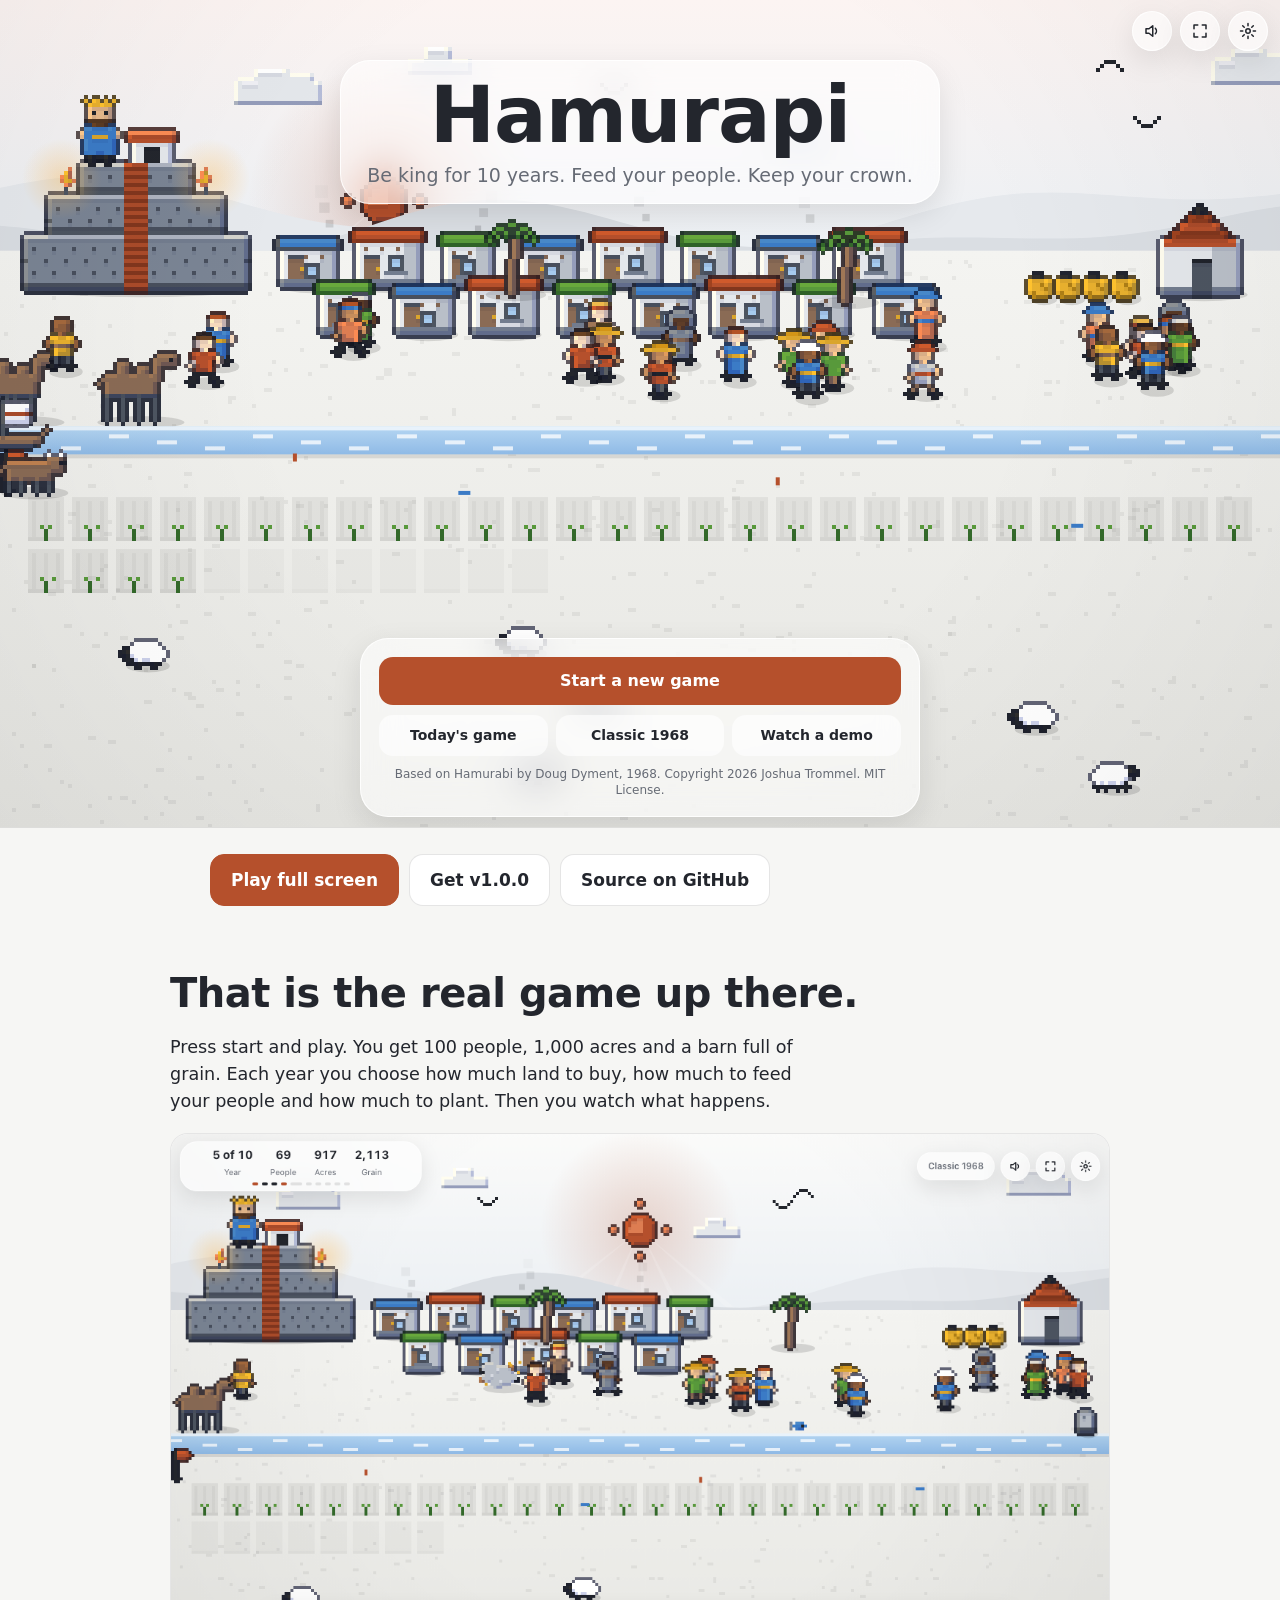
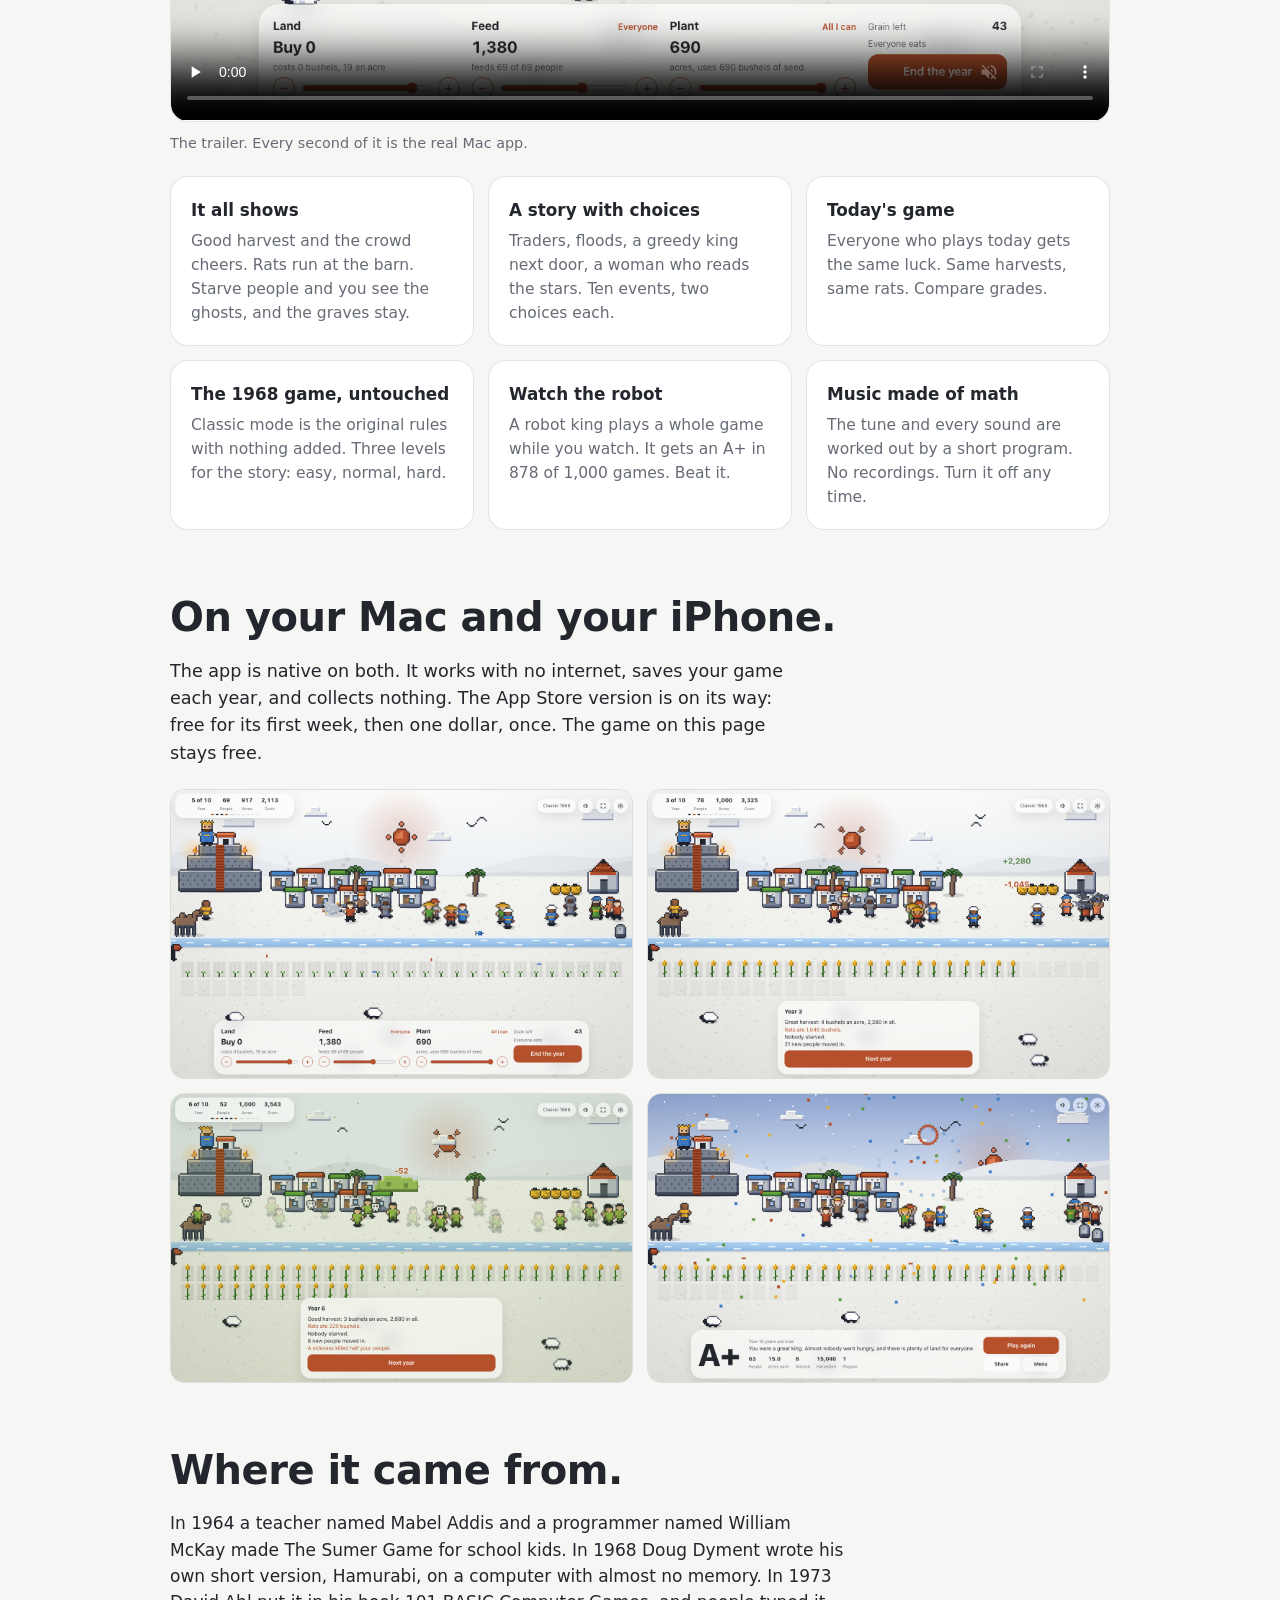
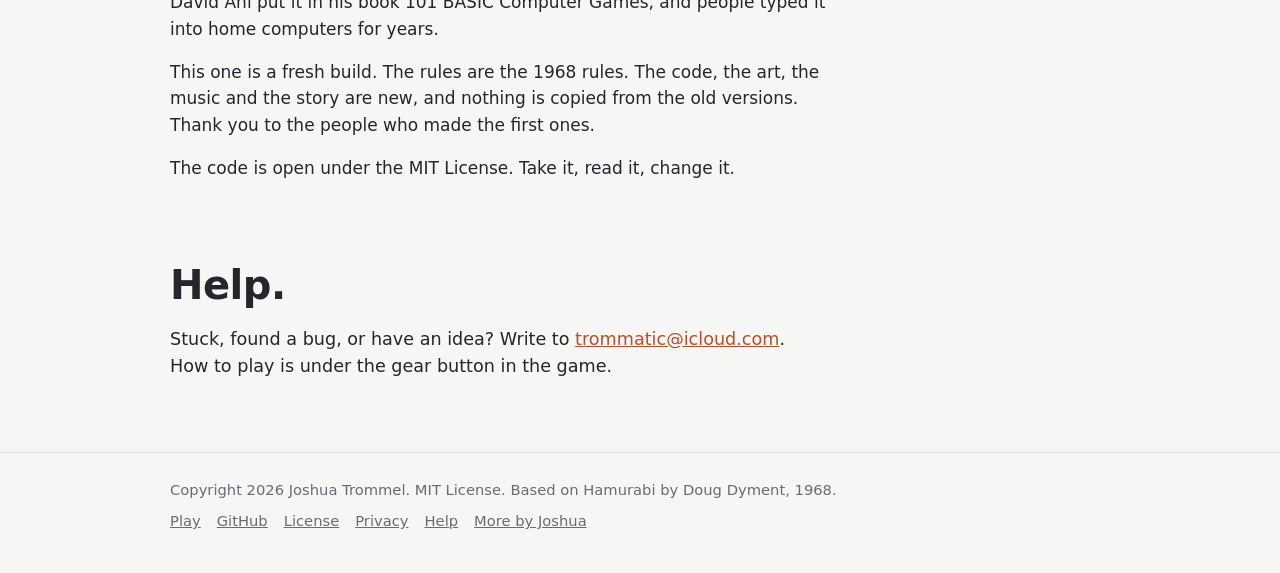
==== web/index.html @ 0657e909 "Point links at the folded labs folders Co-Authored-By: Claude Opus 5.5 <noreply@anthropic.com> Claud" ====
<!doctype html>
<html lang="en">
<head>
<meta charset="utf-8">
<meta name="viewport" content="width=device-width, initial-scale=1">
<title>Hamurapi: be king for 10 years</title>
<meta name="description" content="Be king for 10 years. Feed your people. Keep your crown. The 1968 game, rebuilt with a living city, a story and music. Play it here, free.">
<meta property="og:title" content="Hamurapi">
<meta property="og:description" content="Be king for 10 years. Feed your people. Keep your crown. Play it in your browser.">
<meta property="og:image" content="https://hamurapi.jaybulb.com/og.png">
<meta property="og:url" content="https://hamurapi.jaybulb.com/">
<meta name="twitter:card" content="summary_large_image">
<link rel="icon" href="icon.png">
<style>
:root{--ink:#23262d;--muted:#666b75;--accent:#b5502c;--paper:#f6f6f4;--line:rgba(0,0,0,.1)}
*{box-sizing:border-box}
html{scroll-behavior:smooth}
body{margin:0;background:var(--paper);color:var(--ink);font:17px/1.55 -apple-system,system-ui,"Segoe UI",Roboto,sans-serif;-webkit-font-smoothing:antialiased}
a{color:var(--accent)}
a:focus-visible,button:focus-visible{outline:2px solid var(--accent);outline-offset:3px;border-radius:6px}
.wrap{max-width:980px;margin:0 auto;padding:0 20px}
.hero{height:min(92svh,860px);min-height:560px;border-bottom:1px solid var(--line)}
.hero iframe{display:block;width:100%;height:100%;border:0;background:var(--paper)}
.sr{position:absolute;width:1px;height:1px;overflow:hidden;clip-path:inset(50%)}
.cta{display:flex;gap:10px;justify-content:center;flex-wrap:wrap;margin:26px 0 0}
.btn{display:inline-block;padding:12px 20px;border-radius:14px;font-weight:600;text-decoration:none;background:#fff;color:var(--ink);border:1px solid var(--line)}
.btn.primary{background:var(--accent);color:#fff;border-color:var(--accent)}
section{padding:64px 0 0}
h2{font-size:clamp(28px,4.5vw,40px);letter-spacing:-.5px;margin:0 0 14px;line-height:1.15}
.lede{font-size:1.1rem;max-width:640px}
.grid{display:grid;grid-template-columns:repeat(auto-fit,minmax(250px,1fr));gap:14px;margin-top:22px}
.card{background:#fff;border:1px solid var(--line);border-radius:18px;padding:20px}
.card h3{margin:0 0 6px;font-size:1.05rem}.card p{margin:0;color:var(--muted);font-size:.97rem}
video{width:100%;border-radius:18px;border:1px solid var(--line);display:block;background:#fff}
.shots{display:grid;grid-template-columns:repeat(auto-fit,minmax(min(400px,100%),1fr));gap:14px;margin-top:22px}
.small{font-size:.9rem;color:var(--muted);margin:10px 0 0}
.shots img{width:100%;border-radius:14px;border:1px solid var(--line);display:block}
.credits p{max-width:680px}
footer{margin-top:72px;border-top:1px solid var(--line);padding:26px 0 40px;font-size:.92rem;color:var(--muted)}
footer .wrap{display:flex;gap:8px 20px;flex-wrap:wrap;justify-content:space-between}
footer nav{display:flex;gap:16px;flex-wrap:wrap}
footer a{color:var(--muted)}
</style>
</head>
<body>
<h1 class="sr">Hamurapi: be king for 10 years</h1>
<div class="hero"><iframe id="game" title="Hamurapi, the game. Play it here." src="play/" allow="fullscreen"></iframe></div>
<div class="cta wrap">
  <a class="btn primary" href="play/">Play full screen</a>
  <a class="btn" href="https://github.com/nulljosh/hamurapi/releases/latest">Get v1.0.0</a>
  <a class="btn" href="https://github.com/nulljosh/labs/tree/main/hamurapi">Source on GitHub</a>
</div>

<main class="wrap">
  <section>
    <h2>That is the real game up there.</h2>
    <p class="lede">Press start and play. You get 100 people, 1,000 acres and a barn full of grain. Each year you choose how much land to buy, how much to feed your people and how much to plant. Then you watch what happens.</p>
    <video src="trailer.mp4" poster="shots/orders.png" controls muted loop playsinline preload="none" aria-label="The trailer: twenty-four seconds of the game"></video>
    <p class="small">The trailer. Every second of it is the real Mac app.</p>
    <div class="grid">
      <div class="card"><h3>It all shows</h3><p>Good harvest and the crowd cheers. Rats run at the barn. Starve people and you see the ghosts, and the graves stay.</p></div>
      <div class="card"><h3>A story with choices</h3><p>Traders, floods, a greedy king next door, a woman who reads the stars. Ten events, two choices each.</p></div>
      <div class="card"><h3>Today's game</h3><p>Everyone who plays today gets the same luck. Same harvests, same rats. Compare grades.</p></div>
      <div class="card"><h3>The 1968 game, untouched</h3><p>Classic mode is the original rules with nothing added. Three levels for the story: easy, normal, hard.</p></div>
      <div class="card"><h3>Watch the robot</h3><p>A robot king plays a whole game while you watch. It gets an A+ in 878 of 1,000 games. Beat it.</p></div>
      <div class="card"><h3>Music made of math</h3><p>The tune and every sound are worked out by a short program. No recordings. Turn it off any time.</p></div>
    </div>
  </section>

  <section>
    <h2>On your Mac and your iPhone.</h2>
    <p class="lede">The app is native on both. It works with no internet, saves your game each year, and collects nothing. The App Store version is on its way: free for its first week, then one dollar, once. The game on this page stays free.</p>
    <div class="shots">
      <img src="shots/orders.png" alt="Choosing how much to feed and plant, with the city behind" loading="lazy">
      <img src="shots/report.png" alt="A great harvest, with rats at the barn" loading="lazy">
      <img src="shots/plague.png" alt="A sickness passing through the city" loading="lazy">
      <img src="shots/over.png" alt="An A plus grade with fireworks" loading="lazy">
    </div>
  </section>

  <section class="credits" id="credits">
    <h2>Where it came from.</h2>
    <p>In 1964 a teacher named Mabel Addis and a programmer named William McKay made The Sumer Game for school kids. In 1968 Doug Dyment wrote his own short version, Hamurabi, on a computer with almost no memory. In 1973 David Ahl put it in his book 101 BASIC Computer Games, and people typed it into home computers for years.</p>
    <p>This one is a fresh build. The rules are the 1968 rules. The code, the art, the music and the story are new, and nothing is copied from the old versions. Thank you to the people who made the first ones.</p>
    <p>The code is open under the MIT License. Take it, read it, change it.</p>
  </section>

  <section id="help">
    <h2>Help.</h2>
    <p class="lede">Stuck, found a bug, or have an idea? Write to <a href="mailto:trommatic@icloud.com">trommatic@icloud.com</a>. How to play is under the gear button in the game.</p>
  </section>
</main>

<footer>
  <div class="wrap">
    <span>Copyright 2026 Joshua Trommel. MIT License. Based on Hamurabi by Doug Dyment, 1968.</span>
    <nav>
      <a href="play/">Play</a>
      <a href="https://github.com/nulljosh/labs/tree/main/hamurapi">GitHub</a>
      <a href="https://github.com/nulljosh/labs/blob/main/hamurapi/LICENSE">License</a>
      <a href="privacy">Privacy</a>
      <a href="#help">Help</a>
      <a href="https://jaybulb.com">More by Joshua</a>
    </nav>
  </div>
</footer>
</body>
</html>
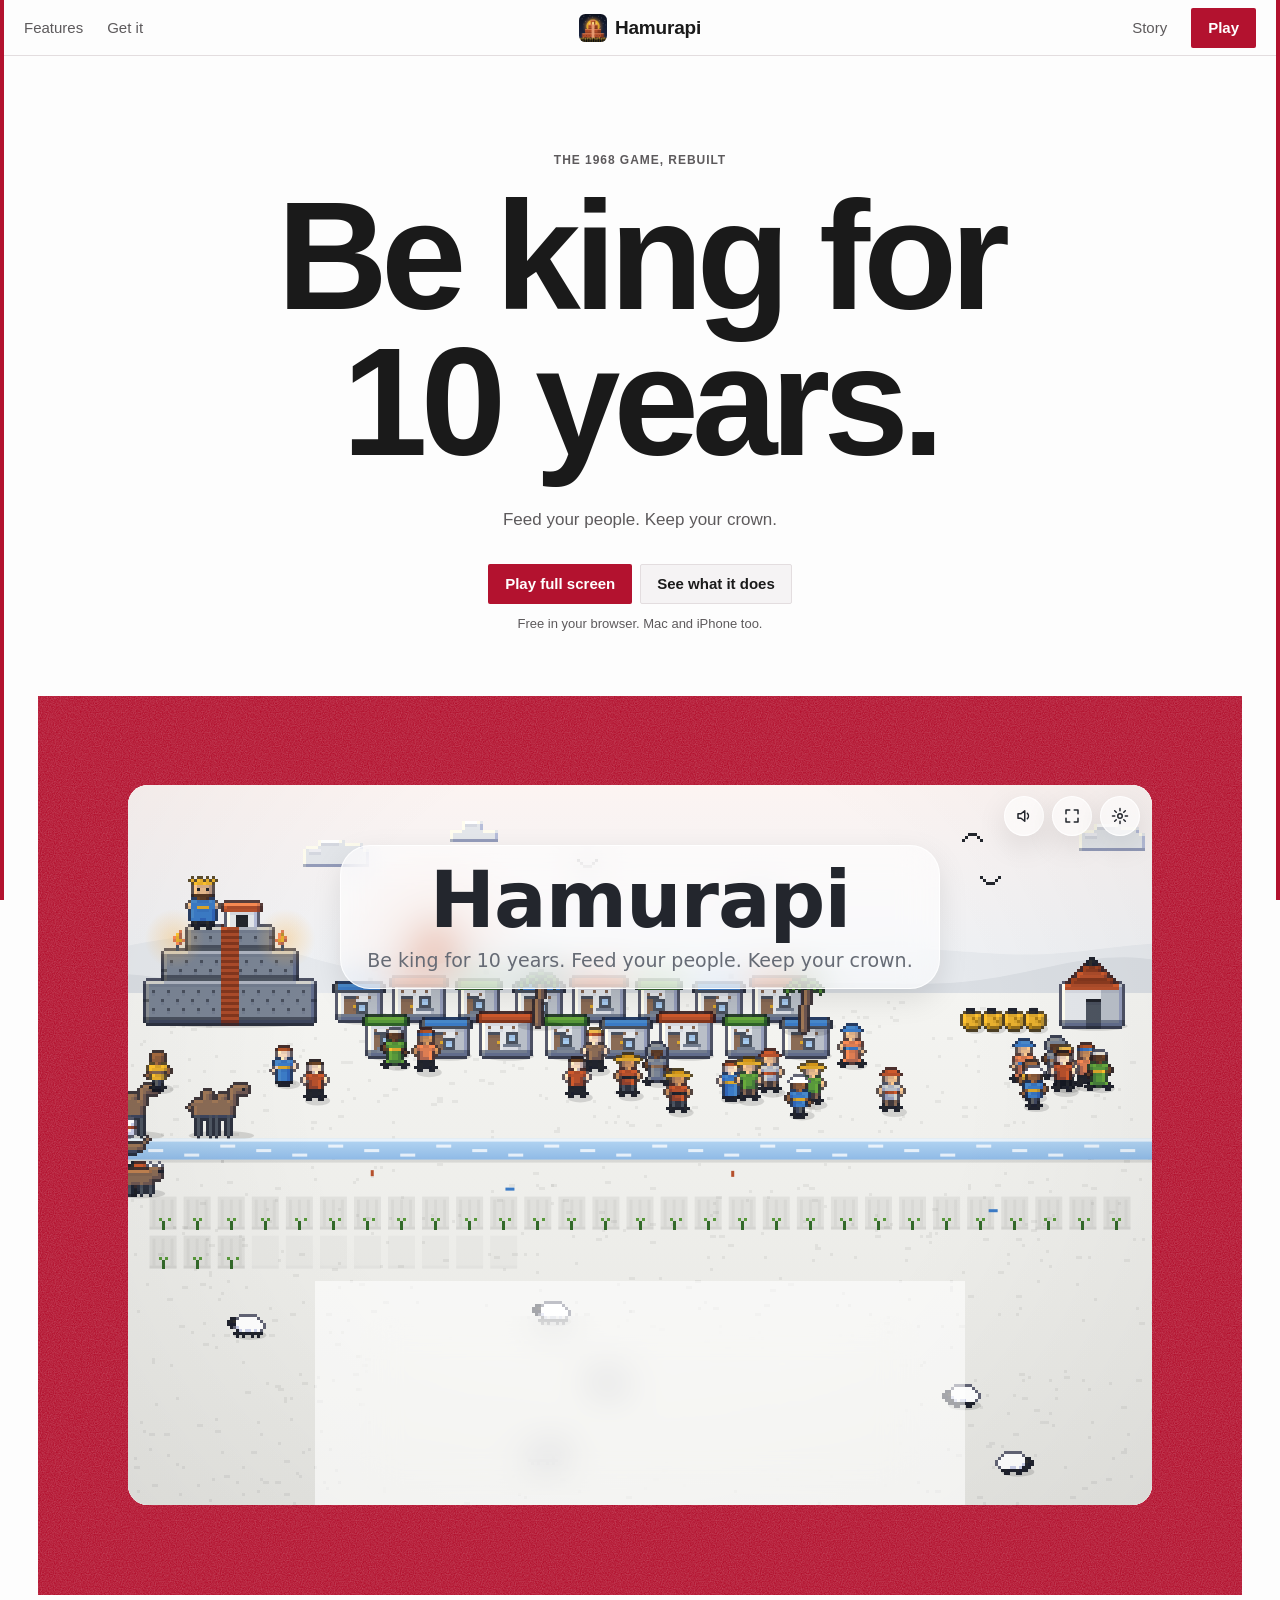
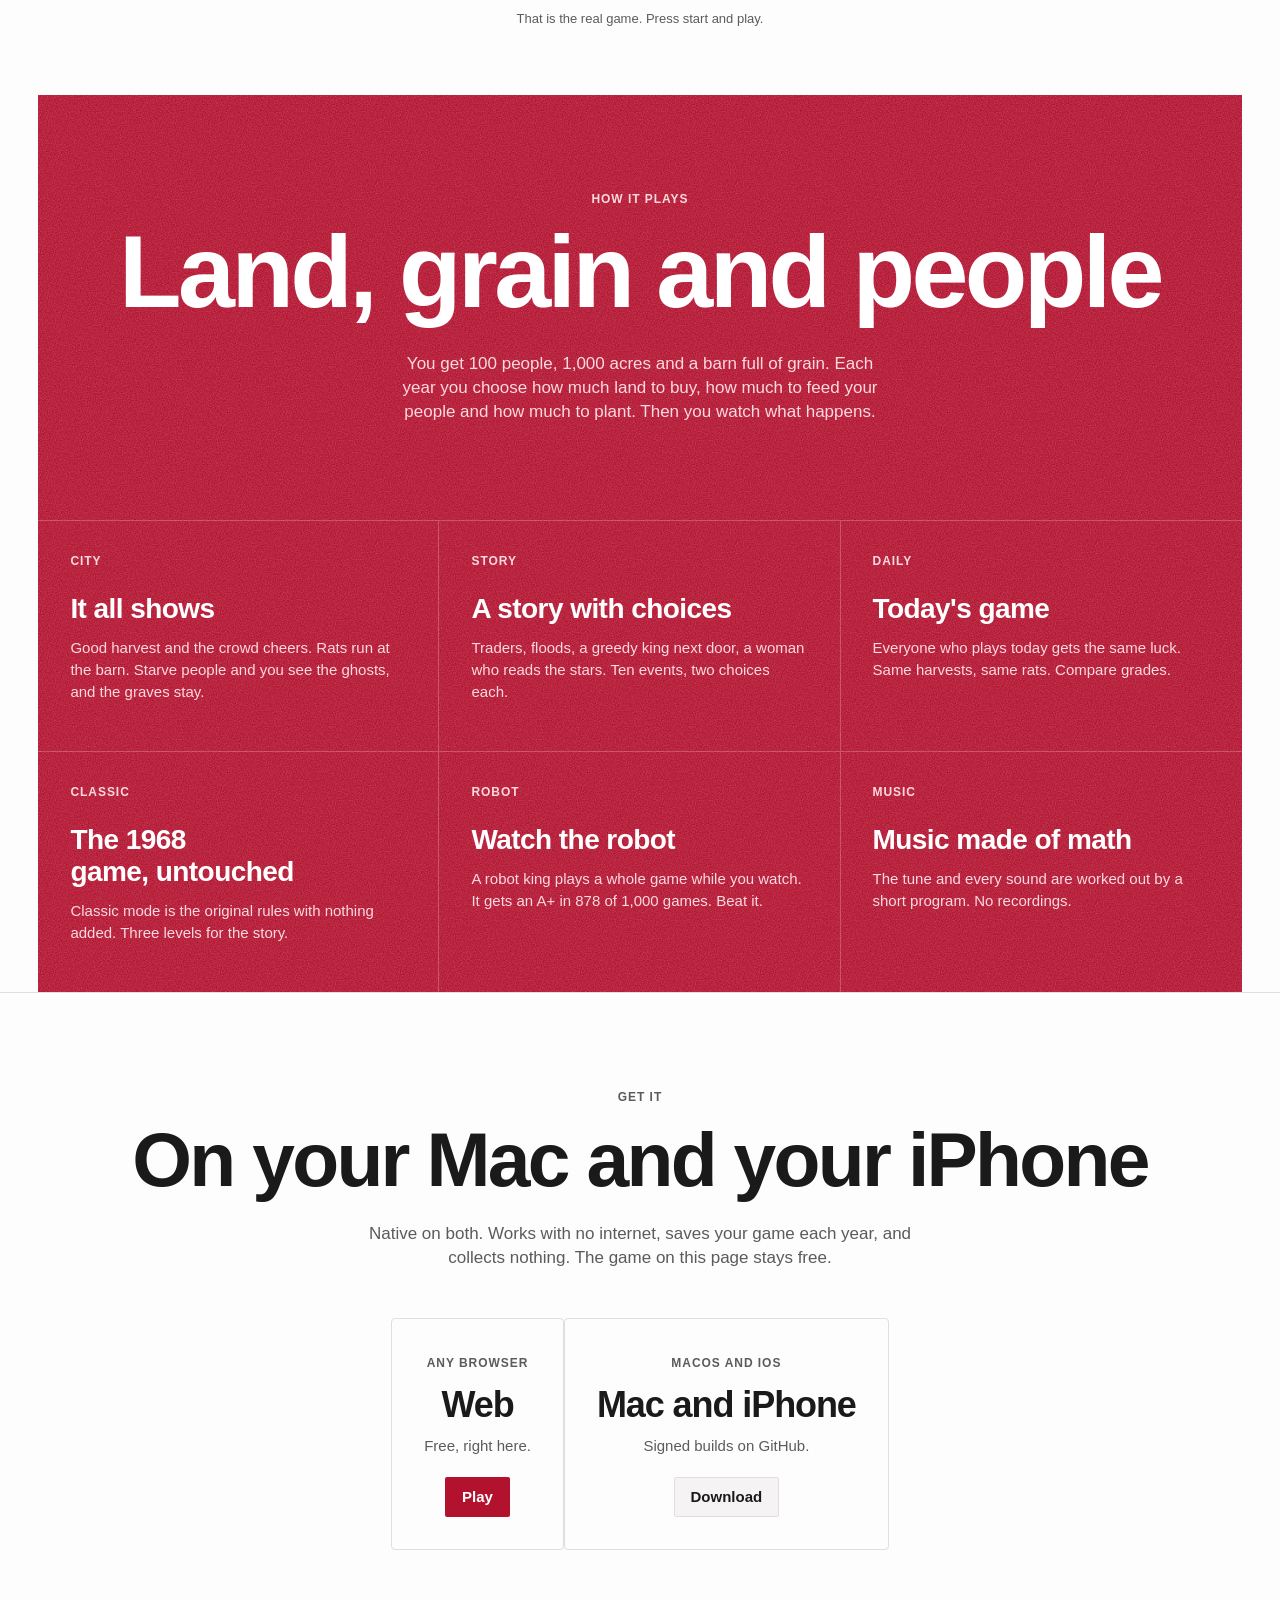
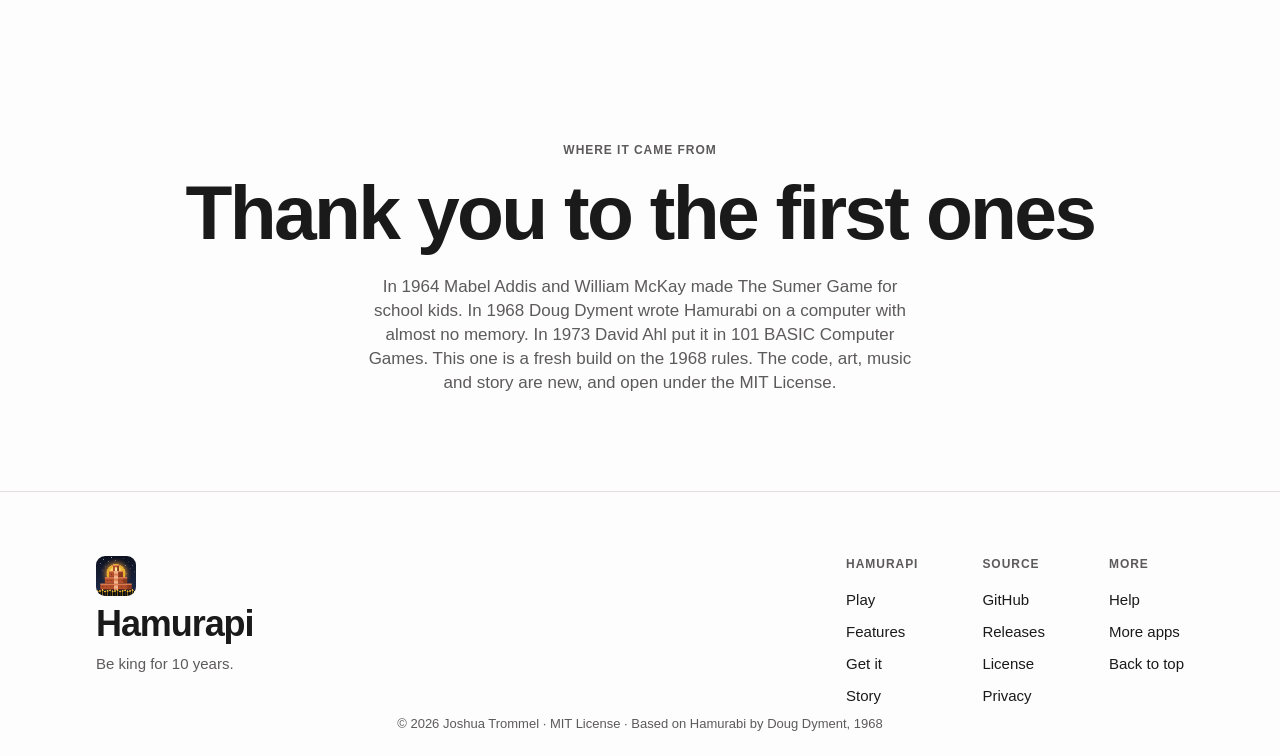
==== commit 73554277: "Landing in Hermes' style Co-Authored-By: Claude Opus 5.5 <noreply@anthropic.com> Claude-Session: htt" ====
--- a/web/index.html
+++ b/web/index.html
@@ -2,7 +2,7 @@
 <html lang="en">
 <head>
 <meta charset="utf-8">
-<meta name="viewport" content="width=device-width, initial-scale=1">
+<meta name="viewport" content="width=device-width, initial-scale=1, viewport-fit=cover">
 <title>Hamurapi: be king for 10 years</title>
 <meta name="description" content="Be king for 10 years. Feed your people. Keep your crown. The 1968 game, rebuilt with a living city, a story and music. Play it here, free.">
 <meta property="og:title" content="Hamurapi">
@@ -10,99 +10,97 @@
 <meta property="og:image" content="https://hamurapi.jaybulb.com/og.png">
 <meta property="og:url" content="https://hamurapi.jaybulb.com/">
 <meta name="twitter:card" content="summary_large_image">
-<link rel="icon" href="icon.png">
-<style>
-:root{--ink:#23262d;--muted:#666b75;--accent:#b5502c;--paper:#f6f6f4;--line:rgba(0,0,0,.1)}
-*{box-sizing:border-box}
-html{scroll-behavior:smooth}
-body{margin:0;background:var(--paper);color:var(--ink);font:17px/1.55 -apple-system,system-ui,"Segoe UI",Roboto,sans-serif;-webkit-font-smoothing:antialiased}
-a{color:var(--accent)}
-a:focus-visible,button:focus-visible{outline:2px solid var(--accent);outline-offset:3px;border-radius:6px}
-.wrap{max-width:980px;margin:0 auto;padding:0 20px}
-.hero{height:min(92svh,860px);min-height:560px;border-bottom:1px solid var(--line)}
-.hero iframe{display:block;width:100%;height:100%;border:0;background:var(--paper)}
-.sr{position:absolute;width:1px;height:1px;overflow:hidden;clip-path:inset(50%)}
-.cta{display:flex;gap:10px;justify-content:center;flex-wrap:wrap;margin:26px 0 0}
-.btn{display:inline-block;padding:12px 20px;border-radius:14px;font-weight:600;text-decoration:none;background:#fff;color:var(--ink);border:1px solid var(--line)}
-.btn.primary{background:var(--accent);color:#fff;border-color:var(--accent)}
-section{padding:64px 0 0}
-h2{font-size:clamp(28px,4.5vw,40px);letter-spacing:-.5px;margin:0 0 14px;line-height:1.15}
-.lede{font-size:1.1rem;max-width:640px}
-.grid{display:grid;grid-template-columns:repeat(auto-fit,minmax(250px,1fr));gap:14px;margin-top:22px}
-.card{background:#fff;border:1px solid var(--line);border-radius:18px;padding:20px}
-.card h3{margin:0 0 6px;font-size:1.05rem}.card p{margin:0;color:var(--muted);font-size:.97rem}
-video{width:100%;border-radius:18px;border:1px solid var(--line);display:block;background:#fff}
-.shots{display:grid;grid-template-columns:repeat(auto-fit,minmax(min(400px,100%),1fr));gap:14px;margin-top:22px}
-.small{font-size:.9rem;color:var(--muted);margin:10px 0 0}
-.shots img{width:100%;border-radius:14px;border:1px solid var(--line);display:block}
-.credits p{max-width:680px}
-footer{margin-top:72px;border-top:1px solid var(--line);padding:26px 0 40px;font-size:.92rem;color:var(--muted)}
-footer .wrap{display:flex;gap:8px 20px;flex-wrap:wrap;justify-content:space-between}
-footer nav{display:flex;gap:16px;flex-wrap:wrap}
-footer a{color:var(--muted)}
-</style>
+<link rel="icon" href="favicon.svg" type="image/svg+xml">
+<link rel="apple-touch-icon" href="apple-touch-icon.png">
+<link rel="stylesheet" href="tokens.css">
+<link rel="stylesheet" href="landing.css">
+<style>.stage iframe{display:block;position:relative;width:100%;height:min(80svh,760px);border:0;border-radius:20px;background:var(--paper,#f6f6f4)}</style>
+<script src="landing.js" defer></script>
 </head>
 <body>
-<h1 class="sr">Hamurapi: be king for 10 years</h1>
-<div class="hero"><iframe id="game" title="Hamurapi, the game. Play it here." src="play/" allow="fullscreen"></iframe></div>
-<div class="cta wrap">
-  <a class="btn primary" href="play/">Play full screen</a>
-  <a class="btn" href="https://github.com/nulljosh/hamurapi/releases/latest">Get v1.0.0</a>
-  <a class="btn" href="https://github.com/nulljosh/labs/tree/main/hamurapi">Source on GitHub</a>
-</div>
 
-<main class="wrap">
-  <section>
-    <h2>That is the real game up there.</h2>
-    <p class="lede">Press start and play. You get 100 people, 1,000 acres and a barn full of grain. Each year you choose how much land to buy, how much to feed your people and how much to plant. Then you watch what happens.</p>
-    <video src="trailer.mp4" poster="shots/orders.png" controls muted loop playsinline preload="none" aria-label="The trailer: twenty-four seconds of the game"></video>
-    <p class="small">The trailer. Every second of it is the real Mac app.</p>
-    <div class="grid">
-      <div class="card"><h3>It all shows</h3><p>Good harvest and the crowd cheers. Rats run at the barn. Starve people and you see the ghosts, and the graves stay.</p></div>
-      <div class="card"><h3>A story with choices</h3><p>Traders, floods, a greedy king next door, a woman who reads the stars. Ten events, two choices each.</p></div>
-      <div class="card"><h3>Today's game</h3><p>Everyone who plays today gets the same luck. Same harvests, same rats. Compare grades.</p></div>
-      <div class="card"><h3>The 1968 game, untouched</h3><p>Classic mode is the original rules with nothing added. Three levels for the story: easy, normal, hard.</p></div>
-      <div class="card"><h3>Watch the robot</h3><p>A robot king plays a whole game while you watch. It gets an A+ in 878 of 1,000 games. Beat it.</p></div>
-      <div class="card"><h3>Music made of math</h3><p>The tune and every sound are worked out by a short program. No recordings. Turn it off any time.</p></div>
+<header class="nav" aria-label="Site">
+  <nav class="nav-links" aria-label="Main">
+    <a href="#features">Features</a>
+    <a href="#get">Get it</a>
+  </nav>
+  <a class="nav-brand" href="#top" aria-label="Hamurapi home"><img src="icon.png" alt="" width="28" height="28"><span>Hamurapi</span></a>
+  <div class="nav-end">
+    <a class="nav-get" href="#credits">Story</a>
+    <a class="btn btn-solid" href="play/">Play</a>
+  </div>
+</header>
+
+<main id="top">
+<section class="hero" id="hero">
+  <div class="wrap center hero-copy">
+    <p class="label">The 1968 game, rebuilt</p>
+    <h1>Be king for 10 years.</h1>
+    <p class="lead">Feed your people. Keep your crown.</p>
+    <div class="cta">
+      <a class="btn btn-solid" href="play/">Play full screen</a>
+      <a class="btn btn-ghost" href="#features">See what it does</a>
     </div>
-  </section>
+    <p class="fine">Free in your browser. Mac and iPhone too.</p>
+  </div>
 
-  <section>
-    <h2>On your Mac and your iPhone.</h2>
-    <p class="lede">The app is native on both. It works with no internet, saves your game each year, and collects nothing. The App Store version is on its way: free for its first week, then one dollar, once. The game on this page stays free.</p>
-    <div class="shots">
-      <img src="shots/orders.png" alt="Choosing how much to feed and plant, with the city behind" loading="lazy">
-      <img src="shots/report.png" alt="A great harvest, with rats at the barn" loading="lazy">
-      <img src="shots/plague.png" alt="A sickness passing through the city" loading="lazy">
-      <img src="shots/over.png" alt="An A plus grade with fireworks" loading="lazy">
+  <div class="demo-wrap reveal" id="demo">
+    <div class="stage">
+      <iframe id="game" title="Hamurapi, the game. Play it here." src="play/" allow="fullscreen"></iframe>
     </div>
-  </section>
+    <p class="demo-hint">That is the real game. Press start and play.</p>
+  </div>
+</section>
 
-  <section class="credits" id="credits">
-    <h2>Where it came from.</h2>
-    <p>In 1964 a teacher named Mabel Addis and a programmer named William McKay made The Sumer Game for school kids. In 1968 Doug Dyment wrote his own short version, Hamurabi, on a computer with almost no memory. In 1973 David Ahl put it in his book 101 BASIC Computer Games, and people typed it into home computers for years.</p>
-    <p>This one is a fresh build. The rules are the 1968 rules. The code, the art, the music and the story are new, and nothing is copied from the old versions. Thank you to the people who made the first ones.</p>
-    <p>The code is open under the MIT License. Take it, read it, change it.</p>
-  </section>
+<section class="band" id="features">
+  <div class="band-head">
+    <div class="band-copy reveal">
+      <p class="label">How it plays</p>
+      <h2>Land, grain and people</h2>
+      <p>You get 100 people, 1,000 acres and a barn full of grain. Each year you choose how much land to buy, how much to feed your people and how much to plant. Then you watch what happens.</p>
+    </div>
+  </div>
+  <div class="cells">
+    <article class="cell reveal"><p class="label">City</p><h3>It all shows</h3><p>Good harvest and the crowd cheers. Rats run at the barn. Starve people and you see the ghosts, and the graves stay.</p></article>
+    <article class="cell reveal"><p class="label">Story</p><h3>A story with choices</h3><p>Traders, floods, a greedy king next door, a woman who reads the stars. Ten events, two choices each.</p></article>
+    <article class="cell reveal"><p class="label">Daily</p><h3>Today's game</h3><p>Everyone who plays today gets the same luck. Same harvests, same rats. Compare grades.</p></article>
+    <article class="cell reveal"><p class="label">Classic</p><h3>The 1968 game, untouched</h3><p>Classic mode is the original rules with nothing added. Three levels for the story.</p></article>
+    <article class="cell reveal"><p class="label">Robot</p><h3>Watch the robot</h3><p>A robot king plays a whole game while you watch. It gets an A+ in 878 of 1,000 games. Beat it.</p></article>
+    <article class="cell reveal"><p class="label">Music</p><h3>Music made of math</h3><p>The tune and every sound are worked out by a short program. No recordings.</p></article>
+  </div>
+</section>
 
-  <section id="help">
-    <h2>Help.</h2>
-    <p class="lede">Stuck, found a bug, or have an idea? Write to <a href="mailto:trommatic@icloud.com">trommatic@icloud.com</a>. How to play is under the gear button in the game.</p>
-  </section>
+<section class="sec plats" id="get">
+  <div class="wrap center">
+    <p class="label reveal">Get it</p>
+    <h2 class="reveal">On your Mac and your iPhone</h2>
+    <p class="body reveal">Native on both. Works with no internet, saves your game each year, and collects nothing. The game on this page stays free.</p>
+    <div class="plat-row">
+      <div class="reveal"><small>Any browser</small><b>Web</b><p>Free, right here.</p><a class="btn btn-solid" href="play/">Play</a></div>
+      <div class="reveal"><small>macOS and iOS</small><b>Mac and iPhone</b><p>Signed builds on GitHub.</p><a class="btn btn-ghost" href="https://github.com/nulljosh/hamurapi/releases/latest">Download</a></div>
+    </div>
+  </div>
+</section>
+
+<section class="sec" id="credits">
+  <div class="wrap center">
+    <p class="label reveal">Where it came from</p>
+    <h2 class="reveal">Thank you to the first ones</h2>
+    <p class="body reveal">In 1964 Mabel Addis and William McKay made The Sumer Game for school kids. In 1968 Doug Dyment wrote Hamurabi on a computer with almost no memory. In 1973 David Ahl put it in 101 BASIC Computer Games. This one is a fresh build on the 1968 rules. The code, art, music and story are new, and open under the MIT License.</p>
+  </div>
+</section>
 </main>
 
-<footer>
-  <div class="wrap">
-    <span>Copyright 2026 Joshua Trommel. MIT License. Based on Hamurabi by Doug Dyment, 1968.</span>
-    <nav>
-      <a href="play/">Play</a>
-      <a href="https://github.com/nulljosh/labs/tree/main/hamurapi">GitHub</a>
-      <a href="https://github.com/nulljosh/labs/blob/main/hamurapi/LICENSE">License</a>
-      <a href="privacy">Privacy</a>
-      <a href="#help">Help</a>
-      <a href="https://jaybulb.com">More by Joshua</a>
+<footer class="foot" id="footer">
+  <div class="foot-top">
+    <div class="foot-brand"><img src="icon.png" alt="" width="40" height="40"><b>Hamurapi</b><p>Be king for 10 years.</p></div>
+    <nav class="foot-cols" aria-label="Footer">
+      <div><p class="label">Hamurapi</p><a href="play/">Play</a><a href="#features">Features</a><a href="#get">Get it</a><a href="#credits">Story</a></div>
+      <div><p class="label">Source</p><a href="https://github.com/nulljosh/hamurapi">GitHub</a><a href="https://github.com/nulljosh/hamurapi/releases">Releases</a><a href="https://github.com/nulljosh/hamurapi/blob/main/LICENSE">License</a><a href="privacy">Privacy</a></div>
+      <div><p class="label">More</p><a href="mailto:trommatic@icloud.com?subject=Hamurapi">Help</a><a href="https://jaybulb.com">More apps</a><a href="#top">Back to top</a></div>
     </nav>
   </div>
+  <p class="legal">&copy; 2026 Joshua Trommel &middot; MIT License &middot; Based on Hamurabi by Doug Dyment, 1968</p>
 </footer>
 </body>
 </html>
--- a/web/tokens.css
+++ b/web/tokens.css
@@ -0,0 +1,53 @@
+/* Tripwire design tokens. One source for the landing (brand/tokens.css is the same file).
+   Shared house system: 8 point grid, one radius set, 48 point capsule controls, the system font. Red is the only colour Tripwire owns. */
+:root {
+  /* colour */
+  --accent: #b5502c;          /* actions and links, AA on white */
+  --btn: #b3122f;             /* solid buttons, white label */
+  --frame: #b3122f;           /* the thin frame down the window edges */
+  --band: #b3122f;            /* full-bleed red sections */
+  --band-sub: #fbd9df;        /* secondary text on the band, AA */
+  --band-art: #f7a3b1;        /* the diff wall on the band */
+  --band-line: rgba(255, 255, 255, .22);
+  --accent-light: #e07a4f;    /* icon gradient top */
+  --accent-deep: #b5502c;     /* icon gradient bottom */
+  --ring: color-mix(in srgb, var(--accent) 30%, transparent);
+  --bg: #fdfdfd;
+  --surface: #f5f3f4;
+  --line: #e3dddf;
+  --text: #1a1a1a;
+  --sub: #5d5a5c;
+  --live: #1a7f37;            /* open issue, added field */
+  --bad: #c0392b;             /* removed field */
+
+  /* type */
+  --font: -apple-system, BlinkMacSystemFont, "SF Pro Text", "Helvetica Neue", Helvetica, Arial, sans-serif;
+  --size-display: 64px; --size-title: 34px; --size-headline: 20px; --size-body: 17px; --size-footnote: 13px;
+
+  /* space: the 8 point grid */
+  --sp-1: 4px; --sp-2: 8px; --sp-3: 12px; --sp-4: 16px; --sp-5: 24px; --sp-6: 32px; --sp-7: 48px; --sp-8: 64px; --sp-9: 96px;
+  --measure: 680px;
+  --wrap: 1120px;
+
+  /* shape */
+  --control: 48px; --r-card: 28px; --r-group: 20px; --r-row: 8px; --r-pill: 999px; --r-sq: 2px; --r-icon: 22.5%;
+  --motion: .2s ease;
+}
+
+@media (prefers-color-scheme: dark) {
+  :root {
+    --accent: #ff7088;
+    --btn: #c8193a;
+    --frame: #c8193a;
+    --band: #8c0d24;
+    --band-sub: #f6c9d1;
+    --band-art: #e8788c;
+    --bg: #110a0b;
+    --surface: #1d1416;
+    --line: #35262a;
+    --text: #f5f2f3;
+    --sub: #b1a6a9;
+    --live: #4caf6e;
+    --bad: #ff6b6b;
+  }
+}
--- a/web/landing.css
+++ b/web/landing.css
@@ -0,0 +1,162 @@
+/* Tripwire landing, the house layout Hermes set: a thin red frame, giant tight headlines, tiny caps labels,
+   small square buttons, and full-bleed red bands. The band art is tripwire's own output, a wall of diff cards.
+   Every colour and radius comes from tokens.css. */
+:root {
+  --scan: repeating-linear-gradient(to bottom, #000 0 1.5px, transparent 1.5px 3px);  /* scanlines for the engravings */
+  /* film grain: white fractal noise, laid over every blue surface */
+  --grain: url("data:image/svg+xml,%3Csvg xmlns='http://www.w3.org/2000/svg' width='180' height='180'%3E%3Cfilter id='n'%3E%3CfeTurbulence type='fractalNoise' baseFrequency='.85' numOctaves='3' stitchTiles='stitch'/%3E%3CfeColorMatrix values='0 0 0 0 1 0 0 0 0 1 0 0 0 0 1 .28 0 0 0 -.06'/%3E%3C/filter%3E%3Crect width='100%25' height='100%25' filter='url(%23n)'/%3E%3C/svg%3E");
+}
+.art { position: relative; overflow: hidden; background: var(--grain), var(--band); }
+* { box-sizing: border-box; margin: 0; }
+html { scroll-behavior: smooth; }
+body { font-family: var(--font); font-size: var(--size-body); line-height: 24px; color: var(--text); background: var(--bg); -webkit-font-smoothing: antialiased; }
+a { color: inherit; }
+code { font-size: .9em; padding: 2px 6px; border-radius: var(--r-sq); background: var(--surface); }
+.wrap { max-width: var(--wrap); margin: 0 auto; padding: 0 var(--sp-5); }
+.center { text-align: center; }
+
+h1, h2, h3 { text-wrap: balance; }
+h1 { font-size: clamp(72px, 12vw, 176px); line-height: .95; font-weight: 700; letter-spacing: -.045em; }
+h2 { font-size: clamp(44px, 6vw, 96px); line-height: 1; font-weight: 700; letter-spacing: -.035em; }
+h3 { font-size: 28px; line-height: 32px; font-weight: 600; letter-spacing: -.02em; }
+.label { font-size: 12px; line-height: 16px; font-weight: 600; letter-spacing: .08em; text-transform: uppercase; color: var(--sub); margin-bottom: var(--sp-4); }
+
+.btn { height: 40px; padding: 0 var(--sp-4); border-radius: var(--r-sq); display: inline-flex; align-items: center; font-weight: 600; font-size: 15px; text-decoration: none; border: 1px solid transparent; transition: background var(--motion), color var(--motion), border-color var(--motion); }
+.btn-solid { background: var(--btn); color: #fff; }
+.btn-solid:hover { background: color-mix(in srgb, var(--btn) 82%, #fff); }
+.btn-ghost { background: var(--surface); color: var(--text); border-color: var(--line); }
+.btn-ghost:hover { border-color: var(--text); }
+.btn:focus-visible, .foot-cols a:focus-visible, .prod a:focus-visible, .nav-brand:focus-visible, .nav-links a:focus-visible { outline: 3px solid var(--ring); outline-offset: 2px; }
+
+.nav { position: sticky; top: 0; z-index: 10; display: grid; grid-template-columns: 1fr auto 1fr; align-items: center; gap: var(--sp-5); height: 56px; padding: 0 var(--sp-5); background: color-mix(in srgb, var(--bg) 88%, transparent); backdrop-filter: blur(20px); -webkit-backdrop-filter: blur(20px); border-bottom: 1px solid var(--line); }
+.nav-brand { display: flex; align-items: center; gap: var(--sp-2); font-weight: 700; font-size: 19px; letter-spacing: -.01em; text-decoration: none; }
+.nav-brand img { width: 28px; height: 28px; border-radius: var(--r-icon); }
+.nav-links, .nav-get { display: flex; gap: var(--sp-5); font-size: 15px; font-weight: 500; }
+.nav-links a, .nav-get { text-decoration: none; color: var(--sub); }
+.nav-links a:hover, .nav-get:hover { color: var(--text); }
+.nav-brand { grid-column: 2; }
+.nav-end { grid-column: 3; justify-self: end; display: flex; align-items: center; gap: var(--sp-5); }
+/* the thin blue frame down both edges of the window */
+@media (min-width: 900px) { body::after { content: ""; position: fixed; inset: 0; border-inline: 4px solid var(--frame); pointer-events: none; z-index: 30; } }
+
+.hero { padding: var(--sp-9) 0 var(--sp-8); }
+.lead { max-width: 560px; margin: var(--sp-6) auto 0; color: var(--sub); }
+.cta { display: flex; flex-wrap: wrap; gap: var(--sp-2); margin-top: var(--sp-6); }
+.center .cta { justify-content: center; }
+.fine { margin-top: var(--sp-3); font-size: var(--size-footnote); line-height: 16px; color: var(--sub); }
+
+/* the live window: same layout as the Mac app */
+.demo-wrap { margin: var(--sp-8) clamp(0px, 3vw, 44px) 0; }
+.stage { position: relative; overflow: hidden; background: var(--grain), var(--band); padding: clamp(24px, 6vw, 96px) clamp(12px, 7vw, 128px); }
+.stage-art { position: absolute; inset: 0; }
+.wall { position: absolute; inset: -6%; display: grid; grid-auto-flow: column; grid-auto-columns: 1fr; gap: 10px; opacity: .55; pointer-events: none; user-select: none; }
+.wall-col { display: flex; min-width: 0; flex-direction: column; gap: 10px; animation: drift var(--dur) linear infinite; }
+.wall-col.down { animation-direction: reverse; }
+@keyframes drift { from { transform: translateY(0); } to { transform: translateY(-50%); } }
+.wtile { border: 1px solid var(--band-line); border-radius: 4px; padding: 8px 10px; font: 11px/17px ui-monospace, SFMono-Regular, Menlo, monospace; white-space: nowrap; overflow: hidden; color: var(--band-art); }
+/* the issue tripwire files, as GitHub draws it */
+.issue { position: relative; max-width: 620px; margin: 0 auto; text-align: left; background: var(--bg); color: var(--text); border-radius: 10px; overflow: hidden; box-shadow: 0 24px 64px rgba(0, 0, 0, .28); }
+.issue-head { padding: var(--sp-4) var(--sp-5); border-bottom: 1px solid var(--line); }
+.issue-title { font-weight: 600; font-size: 18px; line-height: 26px; }
+.issue-meta { margin-top: var(--sp-2); display: flex; flex-wrap: wrap; gap: var(--sp-2); align-items: center; font-size: var(--size-footnote); color: var(--sub); }
+.issue-open { background: var(--live); color: #fff; border-radius: var(--r-pill); padding: 2px 10px; font-weight: 600; }
+.issue-body { padding: var(--sp-4) var(--sp-5) var(--sp-5); display: grid; gap: var(--sp-3); font-size: 15px; line-height: 22px; }
+.issue-body ul { padding-left: var(--sp-5); display: grid; gap: var(--sp-1); }
+.issue-body pre, .term pre { font: 13px/20px ui-monospace, SFMono-Regular, Menlo, monospace; overflow-x: auto; }
+.issue-body pre { padding: var(--sp-3) var(--sp-4); background: var(--surface); border: 1px solid var(--line); border-radius: 4px; }
+.rm { color: var(--bad); } .add { color: var(--live); }
+.shot { position: relative; display: block; width: 100%; max-width: 1040px; height: auto; margin: 0 auto; border-radius: 10px; box-shadow: 0 24px 64px rgba(0, 0, 0, .28); }
+.demo-hint { margin-top: var(--sp-3); font-size: var(--size-footnote); color: var(--sub); text-align: center; }
+
+/* The blue band: the engraving in scanlines beside the section head, then the six features as ruled cells */
+.band { margin: 0 clamp(0px, 3vw, 44px); background: var(--grain), var(--band); color: #fff; overflow: hidden; }
+.band .label { color: var(--band-sub); }
+.band-head { text-align: center; }
+.band-art { aspect-ratio: 19 / 10; max-height: 86vh; width: 100%; background: none; }
+.band-copy { position: relative; margin-top: -10vw; padding: 0 var(--sp-5) var(--sp-9); }
+.band-copy h2 { font-size: clamp(48px, 8vw, 128px); line-height: .95; }
+.band-copy p:last-child { margin: var(--sp-6) auto 0; max-width: 480px; color: var(--band-sub); }
+.frows { border-top: 1px solid var(--band-line); }
+.frow { display: grid; grid-template-columns: 1fr 1fr; align-items: center; border-bottom: 1px solid var(--band-line); }
+.frow .art { aspect-ratio: 3 / 2; background: var(--grain), color-mix(in srgb, #fff 6%, var(--band)); }
+.frow:nth-child(even) .art { order: 2; }
+.frow > div:not(.art) { padding: var(--sp-7) clamp(24px, 6vw, 96px); max-width: 560px; }
+.frow h3 { font-size: clamp(32px, 3.2vw, 48px); line-height: 1.05; font-weight: 700; letter-spacing: -.03em; }
+.frow p:last-child { margin-top: var(--sp-4); color: var(--band-sub); }
+.cells { display: grid; grid-template-columns: repeat(3, 1fr); border-top: 1px solid var(--band-line); }
+.cell { padding: var(--sp-6) var(--sp-6) var(--sp-7); border-right: 1px solid var(--band-line); border-bottom: 1px solid var(--band-line); }
+.cell:nth-child(3n) { border-right: 0; }
+.cell:nth-last-child(-n+3) { border-bottom: 0; }
+.cell .label { margin-bottom: var(--sp-5); }
+.cell p:last-child { margin-top: var(--sp-3); color: var(--band-sub); font-size: 15px; line-height: 22px; }
+
+.sec { padding: var(--sp-9) 0; }
+.body { color: var(--sub); margin-top: var(--sp-5); max-width: 560px; }
+.center .body { margin-left: auto; margin-right: auto; }
+.term-stage { margin-top: var(--sp-7); }
+.term { position: relative; max-width: 680px; margin: 0 auto; text-align: left; border-radius: 4px; background: var(--bg); border: 1px solid var(--line); padding: var(--sp-5); }
+/* three product cards, each with its own crop of the engraving */
+.prods { display: grid; grid-template-columns: repeat(3, 1fr); gap: var(--sp-4); margin-top: var(--sp-4); text-align: left; }
+.prod { display: grid; align-content: start; gap: var(--sp-2); }
+.prod-art { margin: 0 0 var(--sp-3); aspect-ratio: 3 / 2; }
+.prod .label { margin-bottom: 0; }
+.prod p:not(.label) { color: var(--sub); font-size: 15px; line-height: 22px; }
+.prod a { color: var(--accent); font-size: 15px; text-decoration: none; }
+.prod a:hover { text-decoration: underline; }
+.term pre { font: 13px/20px ui-monospace, SFMono-Regular, Menlo, monospace; overflow-x: auto; }
+.term .dim { color: var(--sub); }
+.term figcaption { margin-top: var(--sp-3); font-size: var(--size-footnote); color: var(--sub); }
+.plats { border-top: 1px solid var(--line); }
+.plat-row { display: flex; justify-content: center; margin-top: var(--sp-7); }
+.plat-row > div { max-width: 440px; padding: var(--sp-6); border-radius: 4px; border: 1px solid var(--line); display: grid; gap: var(--sp-2); justify-items: center; }
+.plat-row small { font-size: 12px; font-weight: 600; letter-spacing: .08em; text-transform: uppercase; color: var(--sub); }
+.plat-row b { font-weight: 700; font-size: 36px; line-height: 44px; letter-spacing: -.03em; }
+.plat-row p { color: var(--sub); font-size: 15px; line-height: 22px; margin-bottom: var(--sp-3); }
+
+/* Footer: brand and link columns, one fine line */
+.foot { text-align: center; padding: var(--sp-8) var(--sp-4) var(--sp-5); background: var(--bg); overflow: hidden; border-top: 1px solid var(--line); }
+.foot-top { max-width: var(--wrap); margin: 0 auto; padding: 0 var(--sp-4); display: flex; flex-wrap: wrap; justify-content: space-between; gap: var(--sp-7); text-align: left; }
+.foot-brand { display: grid; gap: var(--sp-2); align-content: start; }
+.foot-brand img { border-radius: var(--r-icon); }
+.foot-brand b { font-weight: 700; font-size: 36px; line-height: 40px; letter-spacing: -.03em; }
+.foot-brand p { color: var(--sub); font-size: 15px; }
+.foot-cols { display: flex; flex-wrap: wrap; gap: var(--sp-8); }
+.foot-cols div { display: grid; gap: var(--sp-2); align-content: start; }
+.foot-cols .label { margin-bottom: var(--sp-2); }
+.foot-cols a { color: var(--text); text-decoration: none; font-size: 15px; }
+.foot-cols a:hover { color: var(--accent); }
+.legal { margin-top: var(--sp-2); font-size: var(--size-footnote); line-height: 16px; color: var(--sub); text-wrap: balance; }
+
+.js .reveal { opacity: 0; transform: translateY(16px); transition: opacity .5s ease, transform .5s ease; }
+.js .reveal.in { opacity: 1; transform: none; }
+
+@media (max-width: 900px) {
+  .frow { grid-template-columns: 1fr; }
+  .frow:nth-child(even) .art { order: 0; }
+  .frow > div:not(.art) { padding: var(--sp-6) var(--sp-5) var(--sp-7); }
+  .band-copy { margin-top: -14vw; }
+  .cells { grid-template-columns: 1fr 1fr; }
+  .cell, .cell:nth-child(3n), .cell:nth-last-child(-n+3) { border-right: 1px solid var(--band-line); border-bottom: 1px solid var(--band-line); }
+  .cell:nth-child(2n) { border-right: 0; }
+  .cell:nth-last-child(-n+2) { border-bottom: 0; }
+  .prods { grid-template-columns: 1fr; gap: var(--sp-6); }
+}
+@media (max-width: 600px) {
+  .nav-links, .nav-get { display: none; }
+  .wrap { padding: 0 var(--sp-4); }
+  .hero { padding-top: var(--sp-8); }
+  .cells { grid-template-columns: 1fr; }
+  .cell, .cell:nth-child(2n), .cell:nth-child(3n), .cell:nth-last-child(-n+2) { border-right: 0; border-bottom: 1px solid var(--band-line); padding: var(--sp-5); }
+  .cell:last-child { border-bottom: 0; }
+    .foot-cols { gap: var(--sp-6); }
+}
+@media (prefers-reduced-motion: reduce) {
+  html { scroll-behavior: auto; }
+  .js .reveal { opacity: 1; transform: none; transition: none; }
+  .btn, .row { transition: none; }
+  .wall-col { animation: none; }
+}
+
+/* no engraving above the band head: the copy starts the band */
+.band-copy { margin-top: 0; padding-top: var(--sp-9); }
+.stage { padding-block: clamp(32px, 7vw, 112px); }
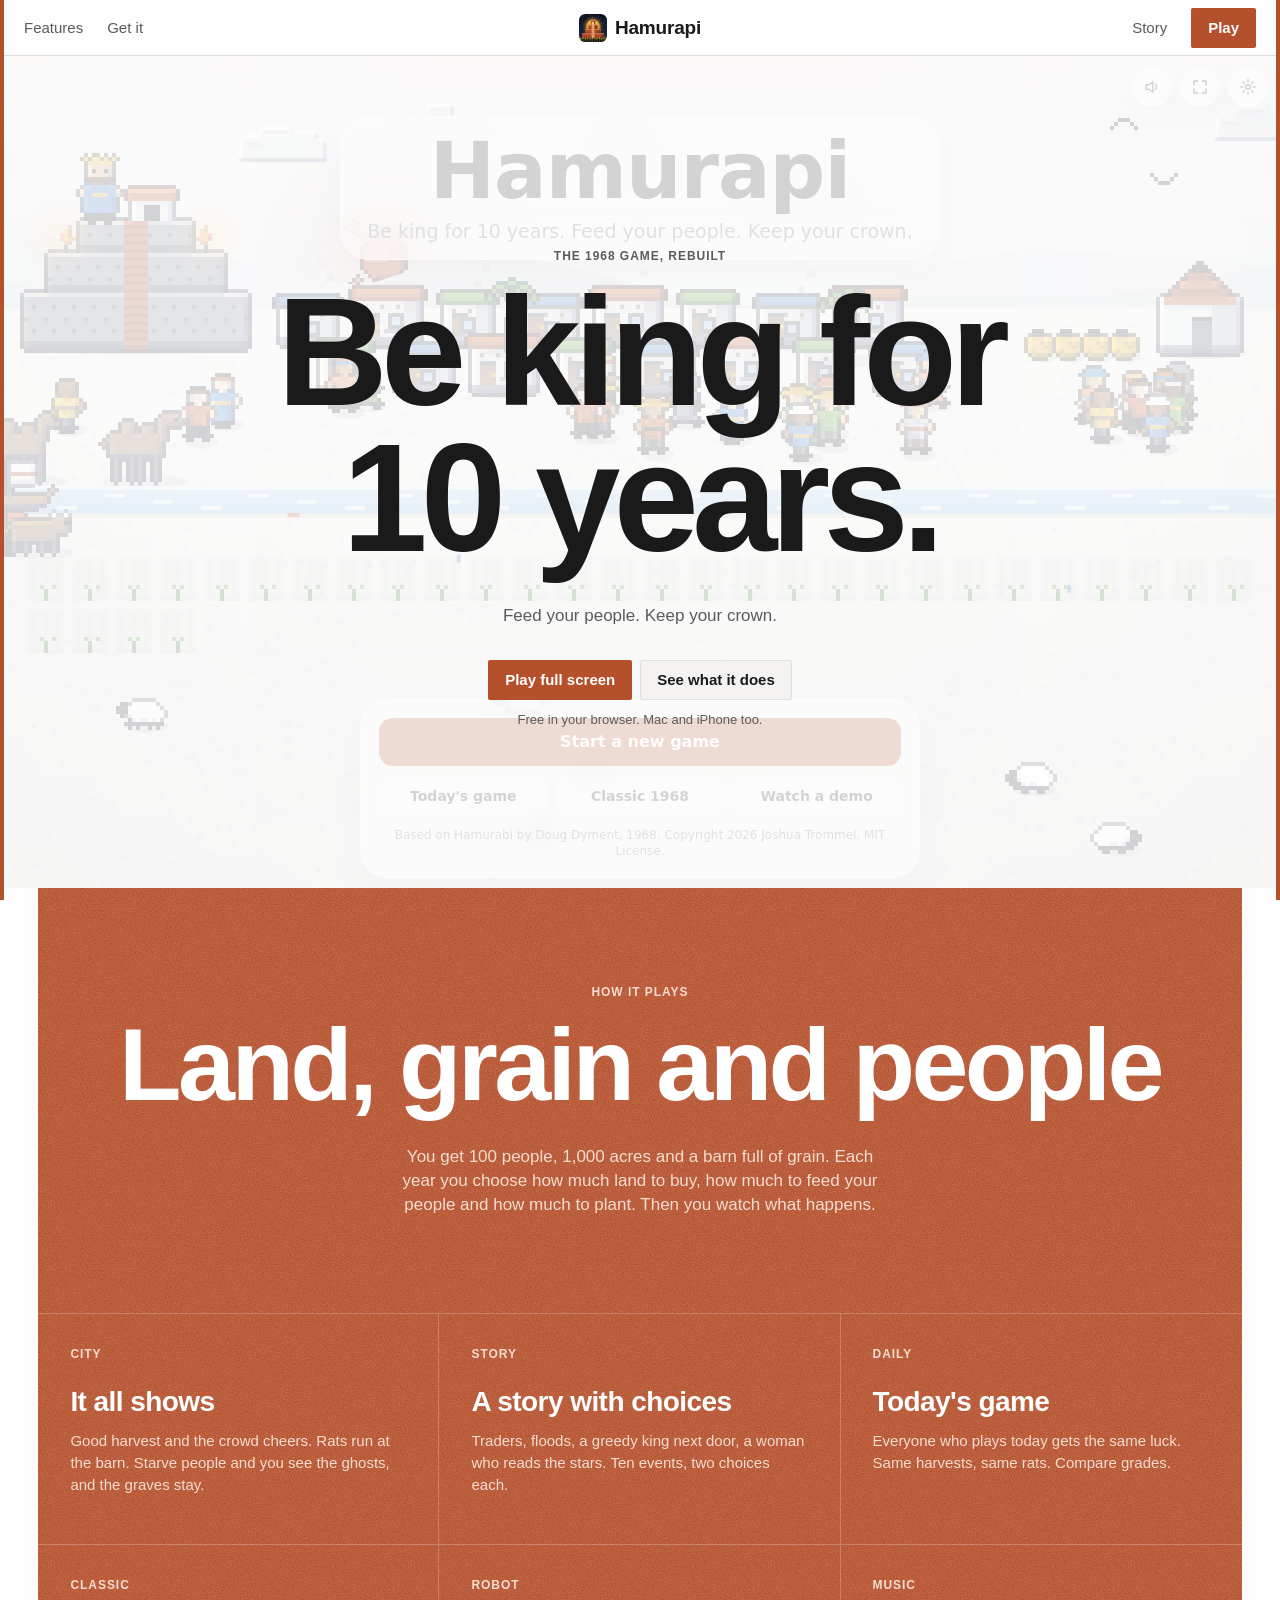
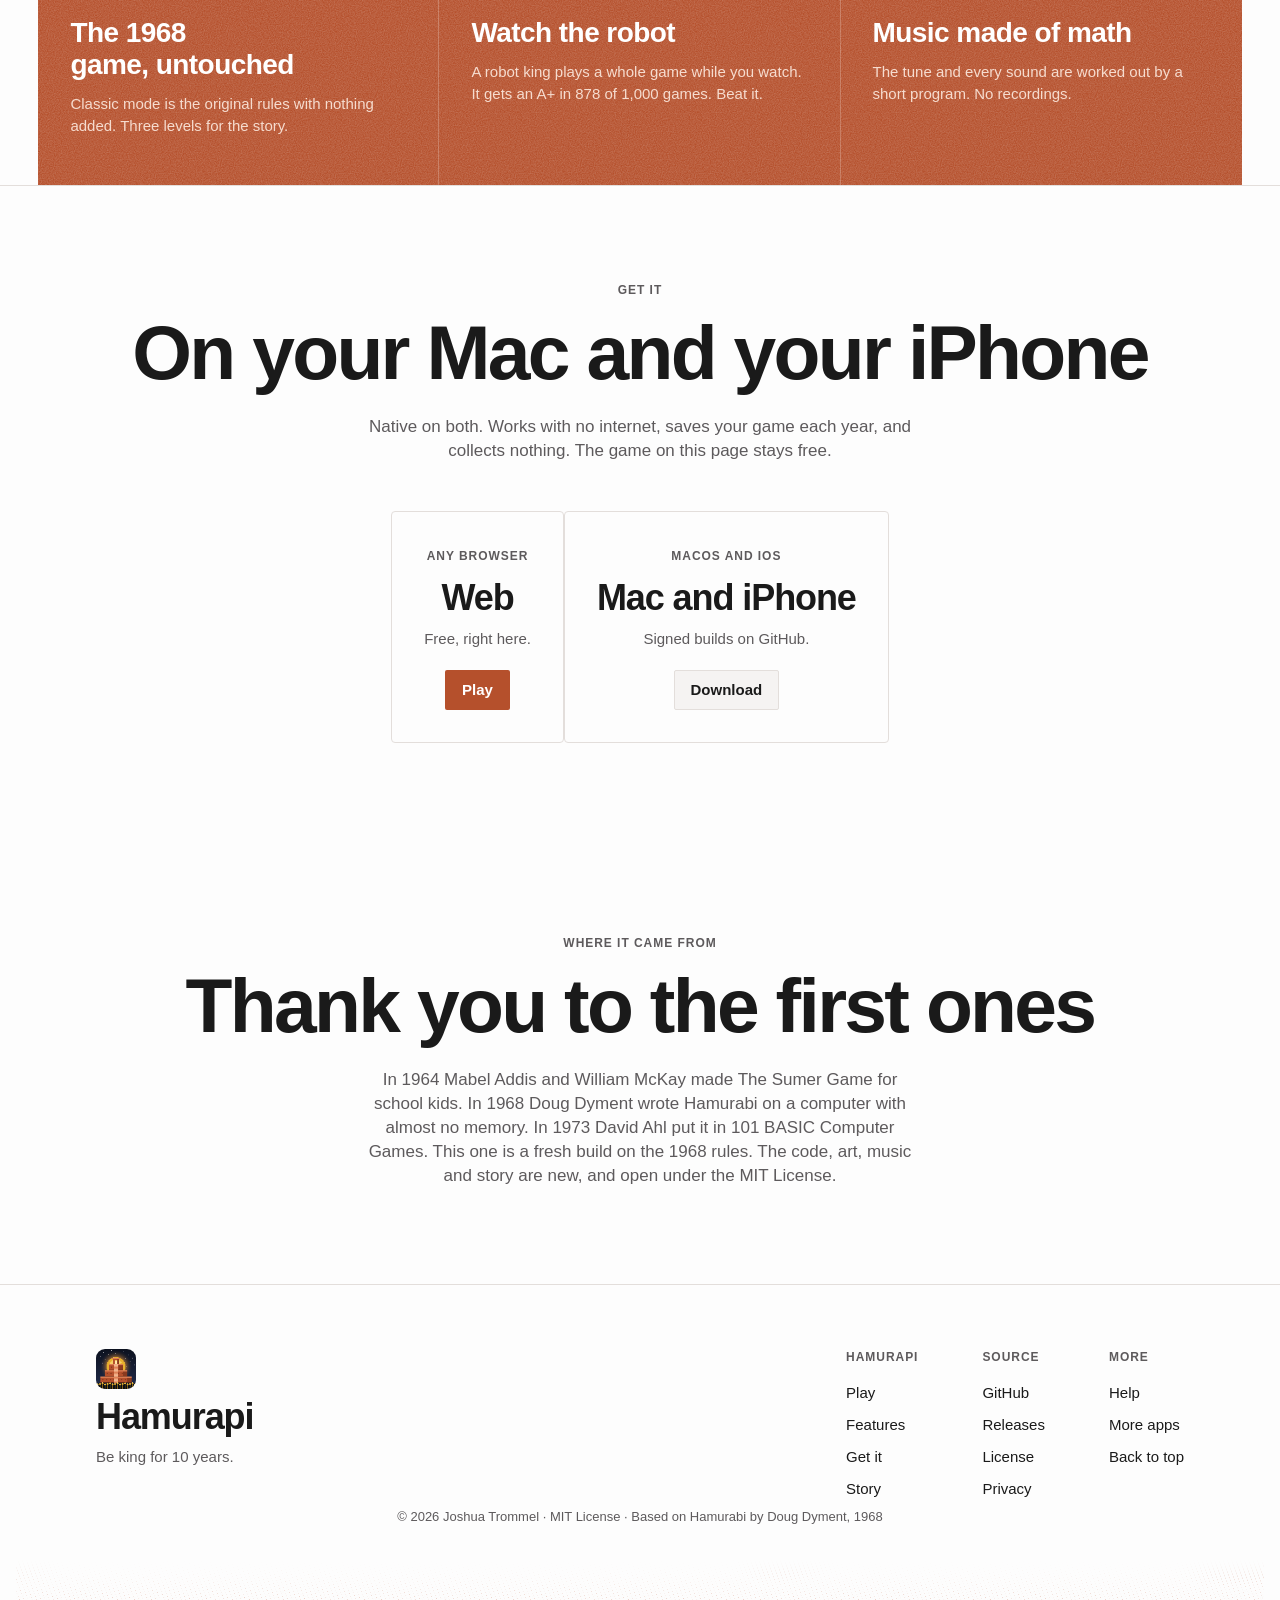
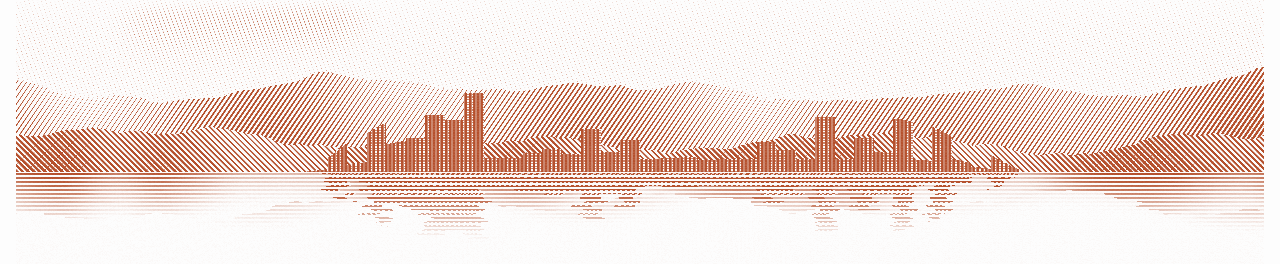
==== commit a1c1e651: "Landing: live demo behind the hero, Atlin's engraved footer scene Co-Authored-By: Claude Opus 5.5 <n" ====
--- a/web/index.html
+++ b/web/index.html
@@ -10,7 +10,7 @@
 <meta property="og:image" content="https://hamurapi.jaybulb.com/og.png">
 <meta property="og:url" content="https://hamurapi.jaybulb.com/">
 <meta name="twitter:card" content="summary_large_image">
-<link rel="icon" href="favicon.svg" type="image/svg+xml">
+<link rel="icon" href="icon.png">
 <link rel="apple-touch-icon" href="apple-touch-icon.png">
 <link rel="stylesheet" href="tokens.css">
 <link rel="stylesheet" href="landing.css">
@@ -101,6 +101,8 @@
     </nav>
   </div>
   <p class="legal">&copy; 2026 Joshua Trommel &middot; MIT License &middot; Based on Hamurabi by Doug Dyment, 1968</p>
+  <canvas class="footer-scene" aria-hidden="true"></canvas>
 </footer>
+<script src="footer-scene.js" defer></script>
 </body>
 </html>
--- a/web/tokens.css
+++ b/web/tokens.css
@@ -3,18 +3,18 @@
 :root {
   /* colour */
   --accent: #b5502c;          /* actions and links, AA on white */
-  --btn: #b3122f;             /* solid buttons, white label */
-  --frame: #b3122f;           /* the thin frame down the window edges */
-  --band: #b3122f;            /* full-bleed red sections */
-  --band-sub: #fbd9df;        /* secondary text on the band, AA */
-  --band-art: #f7a3b1;        /* the diff wall on the band */
+  --btn: #b5502c;             /* solid buttons, white label */
+  --frame: #b5502c;           /* the thin frame down the window edges */
+  --band: #b5502c;            /* full-bleed red sections */
+  --band-sub: #f6dccf;        /* secondary text on the band, AA */
+  --band-art: #e8a88a;        /* the diff wall on the band */
   --band-line: rgba(255, 255, 255, .22);
   --accent-light: #e07a4f;    /* icon gradient top */
   --accent-deep: #b5502c;     /* icon gradient bottom */
   --ring: color-mix(in srgb, var(--accent) 30%, transparent);
   --bg: #fdfdfd;
-  --surface: #f5f3f4;
-  --line: #e3dddf;
+  --surface: #f5f3f2;
+  --line: #e3dedb;
   --text: #1a1a1a;
   --sub: #5d5a5c;
   --live: #1a7f37;            /* open issue, added field */
@@ -36,15 +36,15 @@
 
 @media (prefers-color-scheme: dark) {
   :root {
-    --accent: #ff7088;
-    --btn: #c8193a;
-    --frame: #c8193a;
-    --band: #8c0d24;
-    --band-sub: #f6c9d1;
-    --band-art: #e8788c;
-    --bg: #110a0b;
-    --surface: #1d1416;
-    --line: #35262a;
+    --accent: #e8875f;
+    --btn: #c25a33;
+    --frame: #c25a33;
+    --band: #7a3219;
+    --band-sub: #f3d3c4;
+    --band-art: #d98a68;
+    --bg: #110c0a;
+    --surface: #1d1714;
+    --line: #352a25;
     --text: #f5f2f3;
     --sub: #b1a6a9;
     --live: #4caf6e;
--- a/web/landing.css
+++ b/web/landing.css
@@ -160,3 +160,15 @@
 /* no engraving above the band head: the copy starts the band */
 .band-copy { margin-top: 0; padding-top: var(--sp-9); }
 .stage { padding-block: clamp(32px, 7vw, 112px); }
+
+/* Demo behind the hero (Joshua 2026-10-30): the live app sits under the copy, faded, as the hero's backdrop. */
+.hero { position: relative; isolation: isolate; overflow: hidden; min-height: min(92svh, 920px); display: grid; align-items: center; }
+.hero > .hero-copy { position: relative; z-index: 2; padding-block: var(--sp-9, 96px); }
+.hero > .demo-wrap { position: absolute; inset: 0; z-index: 0; margin: 0; opacity: .32 !important; transform: none !important; pointer-events: none; }
+.hero > .demo-wrap .stage { position: absolute; inset: 0; padding: 0; background: none; display: grid; place-items: center; }
+.hero > .demo-wrap .stage > iframe, .hero > .demo-wrap .stage > .editor { height: 100%; max-height: none; border-radius: 0; }
+.hero > .demo-wrap .demo-hint { display: none; }
+.hero::after { content: ""; position: absolute; inset: 0; z-index: 1; background: color-mix(in srgb, var(--bg) 40%, transparent); }
+/* Footer scene from Atlin: the engraved harbour in this app's accent. */
+.foot { --scene-paper: var(--bg); --scene-ink: var(--accent); padding-bottom: 0; }
+.footer-scene { display: block; width: 100%; height: clamp(150px, 24vw, 340px); margin-top: var(--sp-6, 32px); }
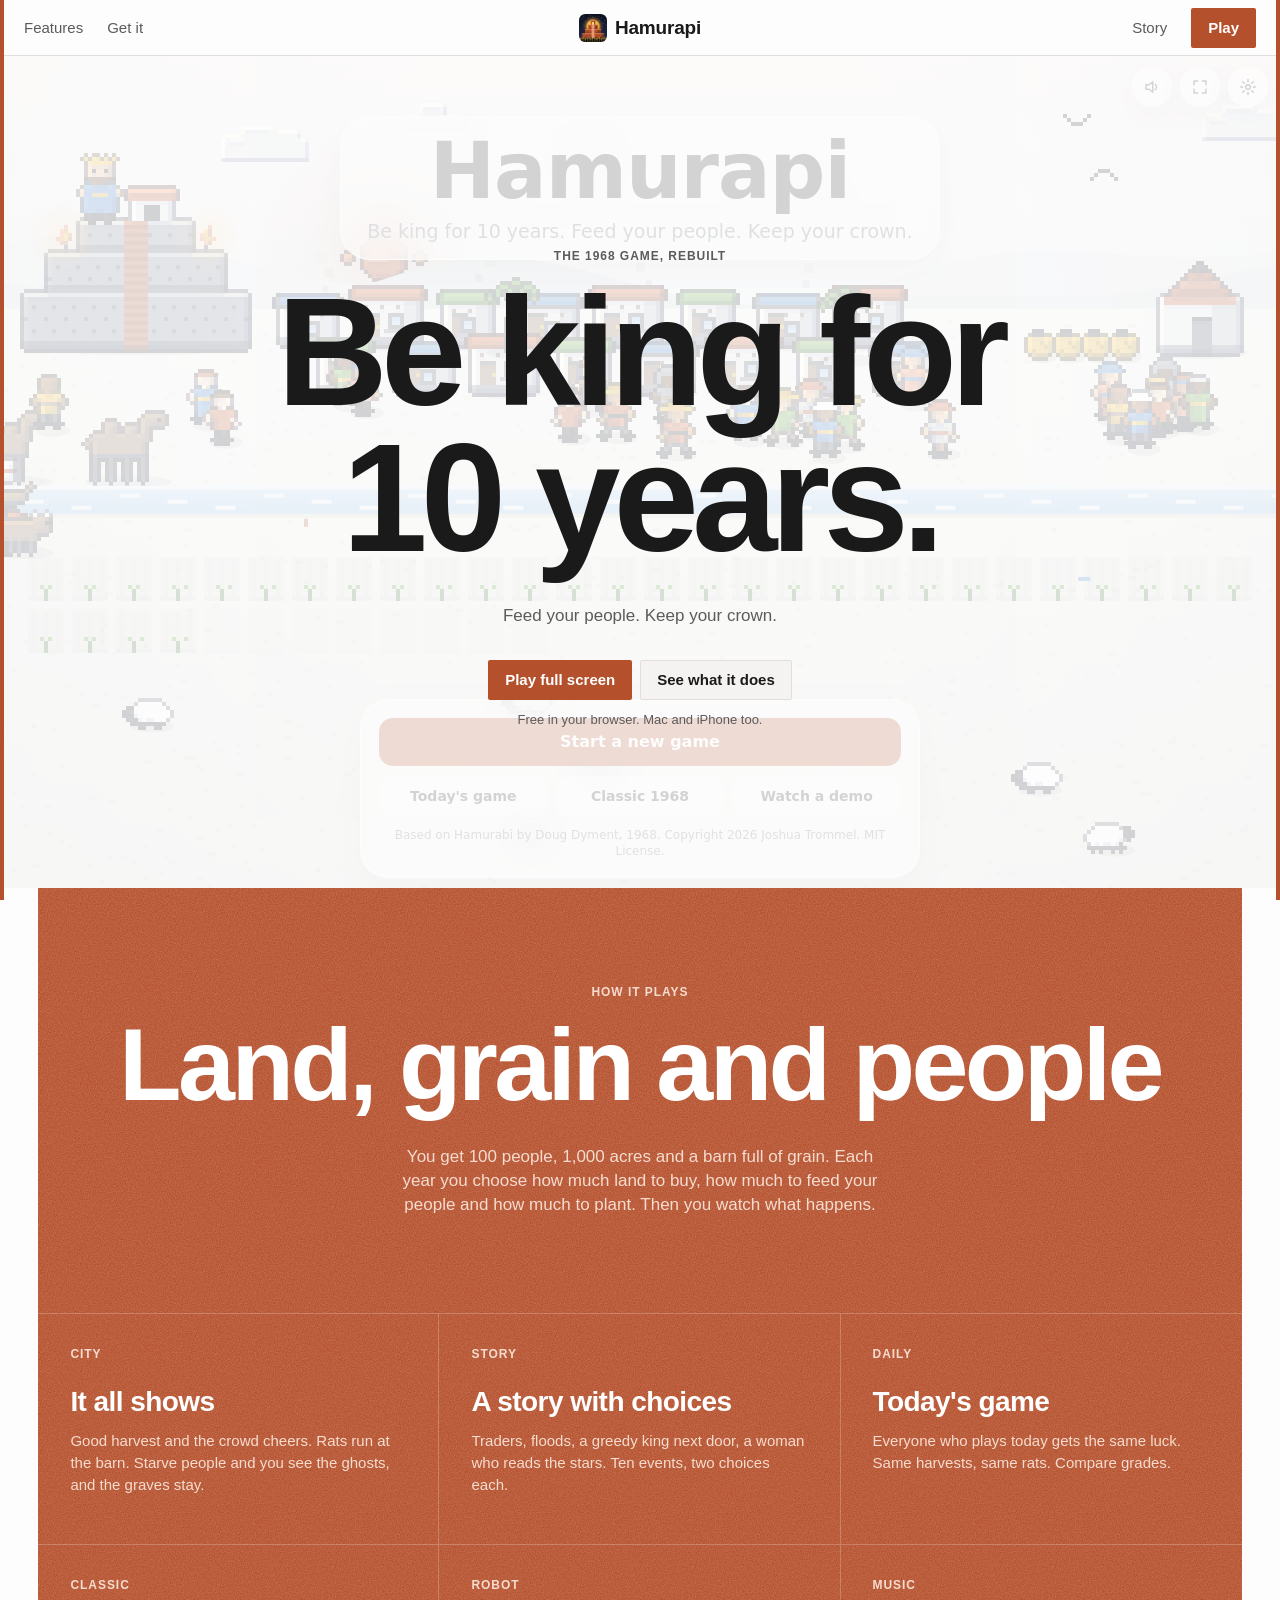
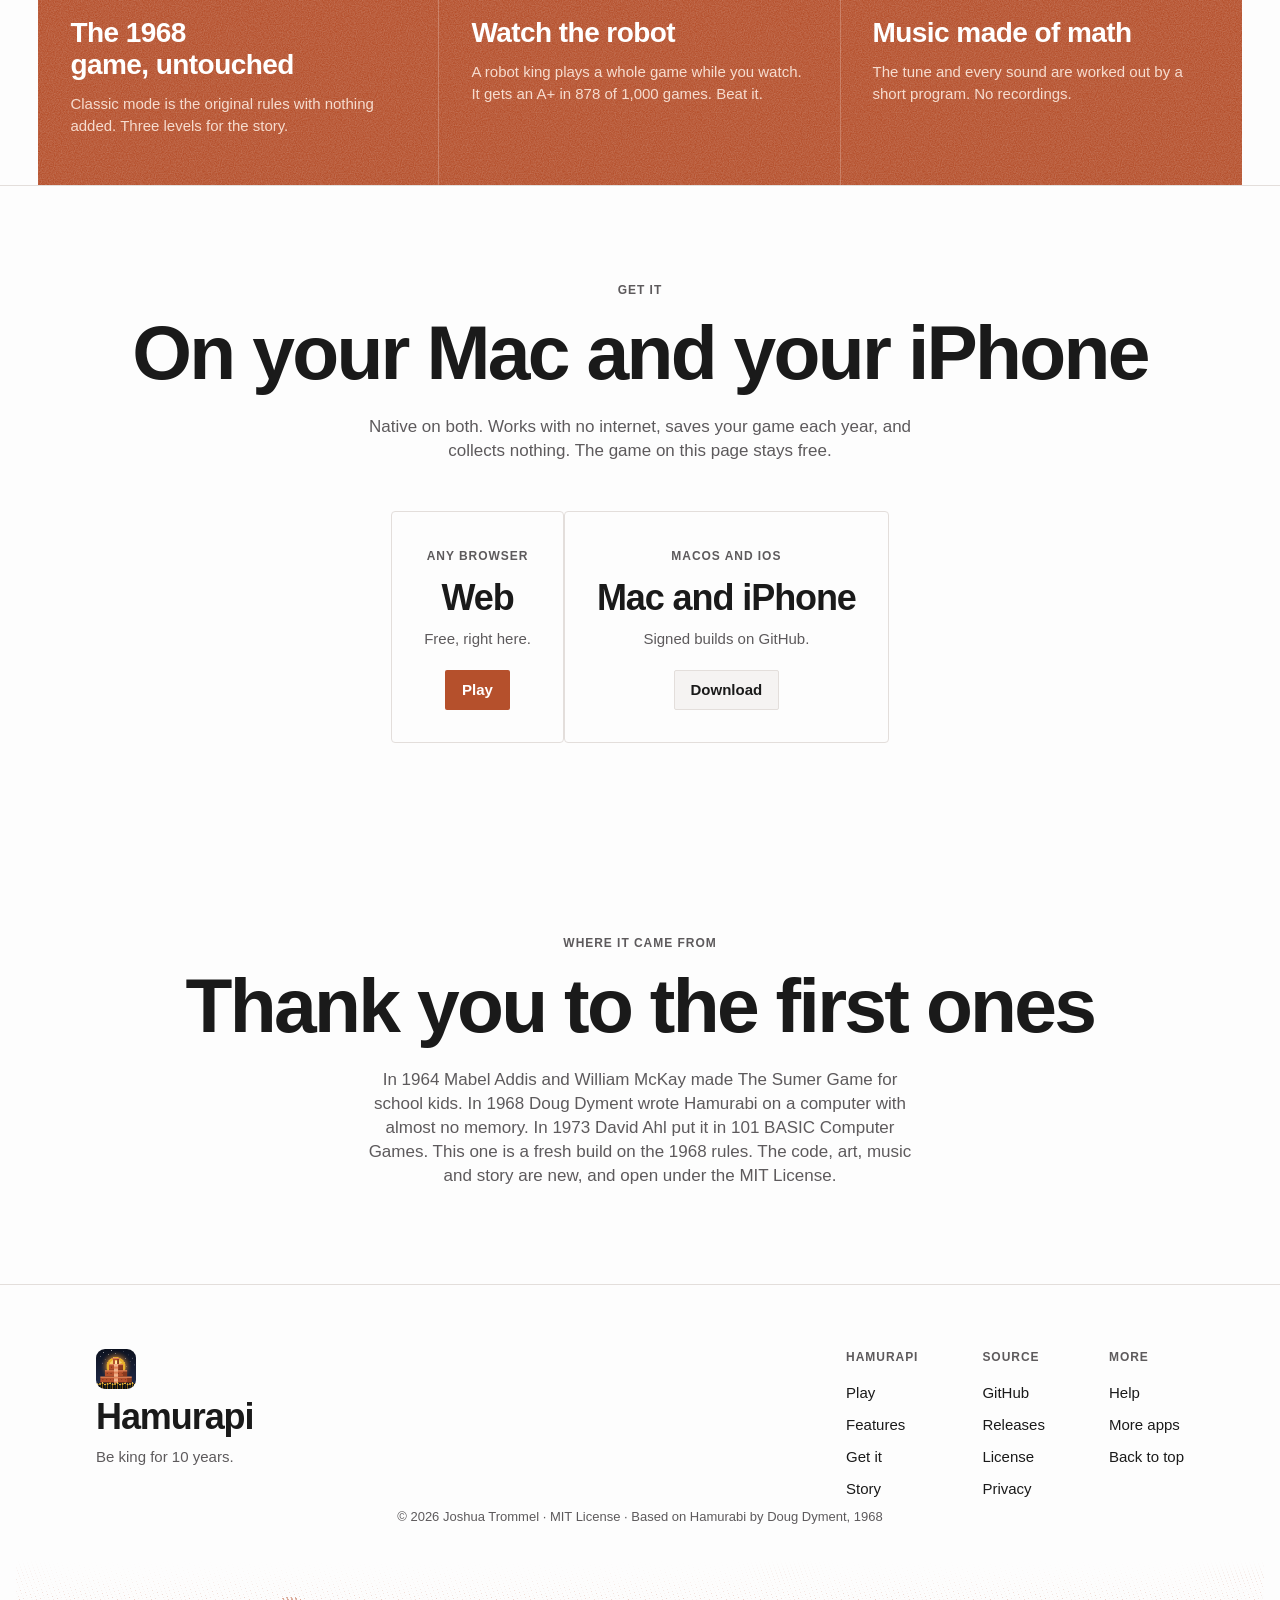
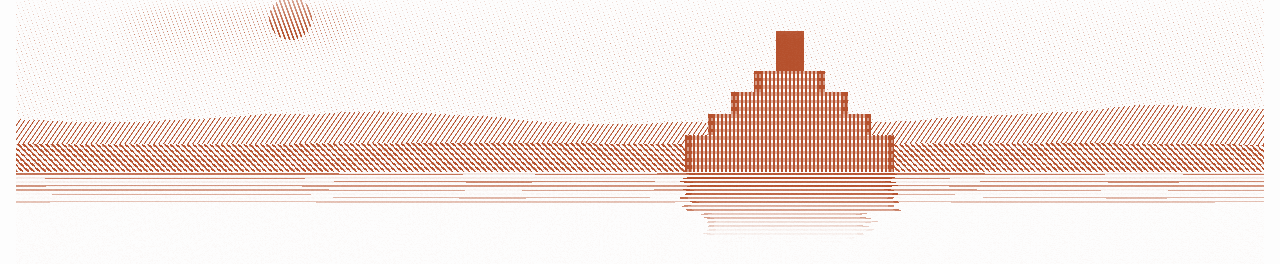
==== commit a63b4eb2: "theme-color meta in the brand accent Co-Authored-By: Claude Opus 5.5 <noreply@anthropic.com> Claude-" ====
--- a/web/index.html
+++ b/web/index.html
@@ -3,6 +3,7 @@
 <head>
 <meta charset="utf-8">
 <meta name="viewport" content="width=device-width, initial-scale=1, viewport-fit=cover">
+<meta name="theme-color" content="#3d7a0f">
 <title>Hamurapi: be king for 10 years</title>
 <meta name="description" content="Be king for 10 years. Feed your people. Keep your crown. The 1968 game, rebuilt with a living city, a story and music. Play it here, free.">
 <meta property="og:title" content="Hamurapi">
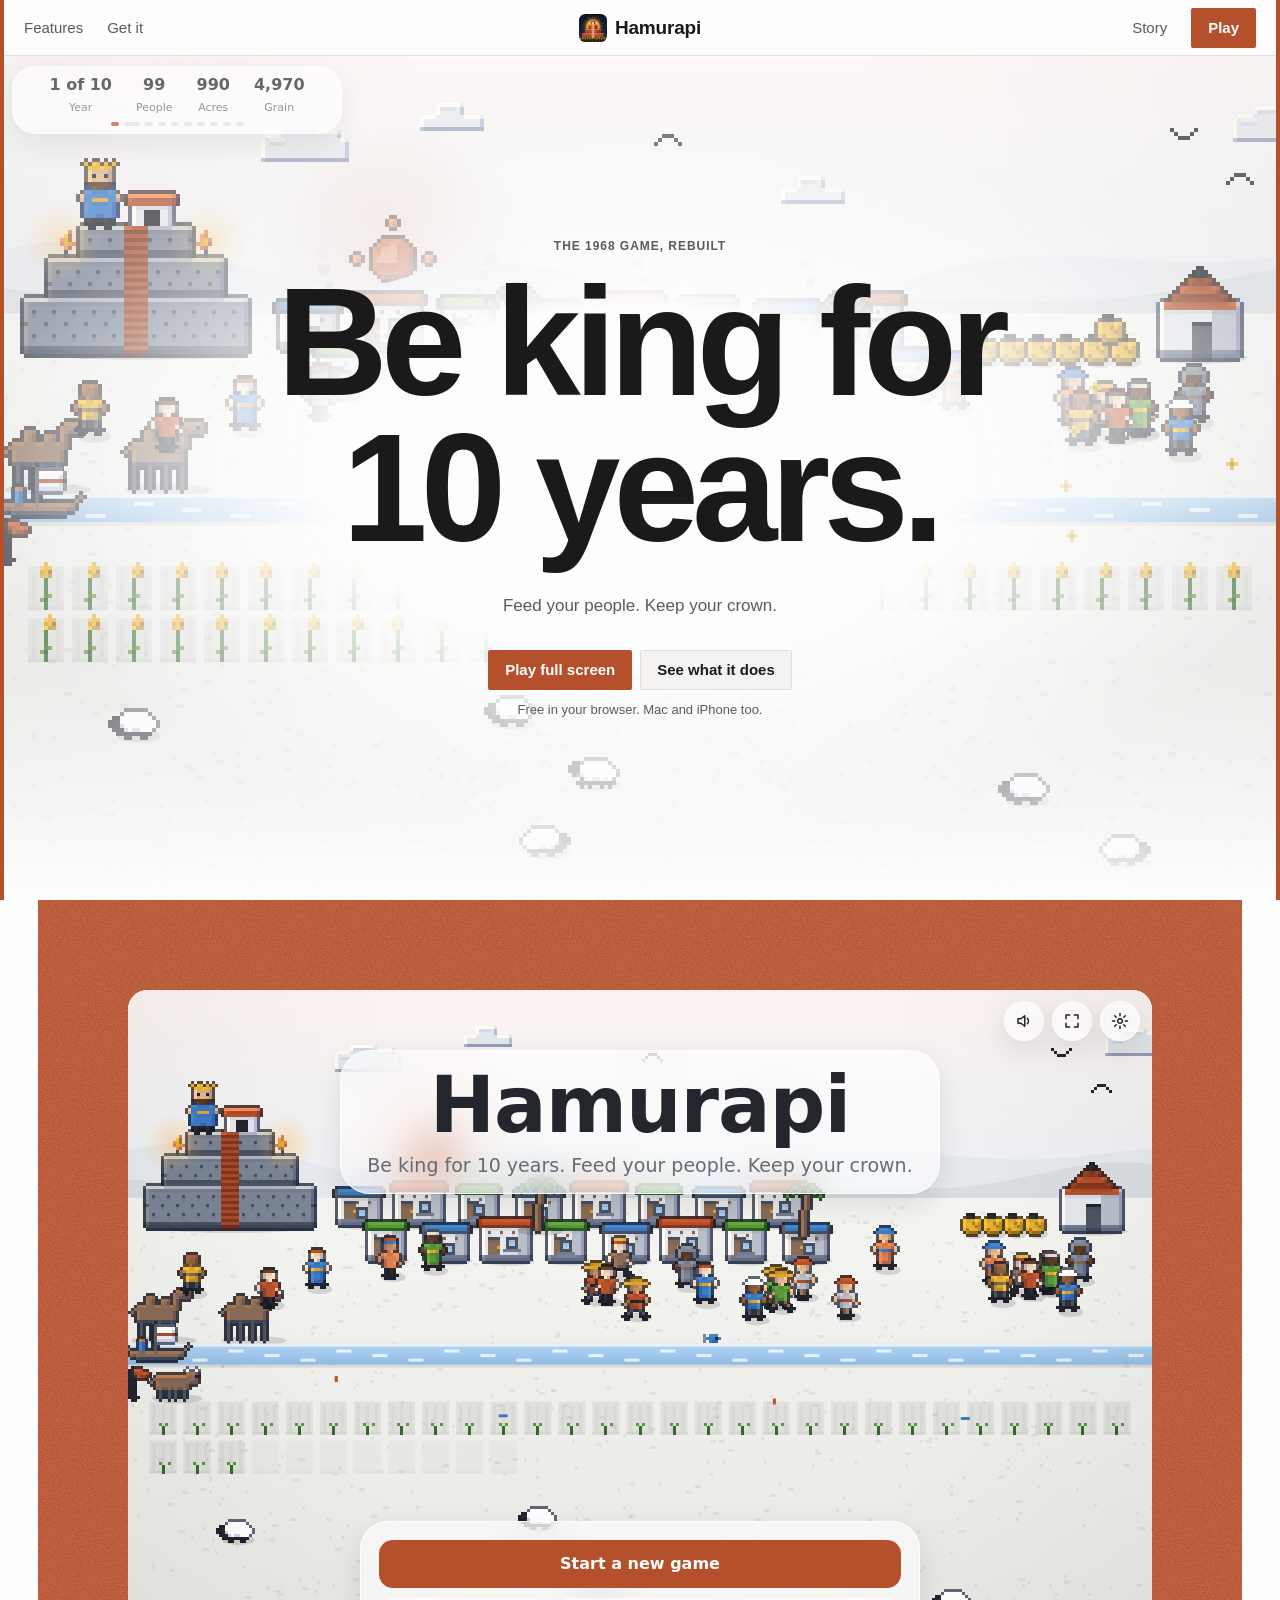
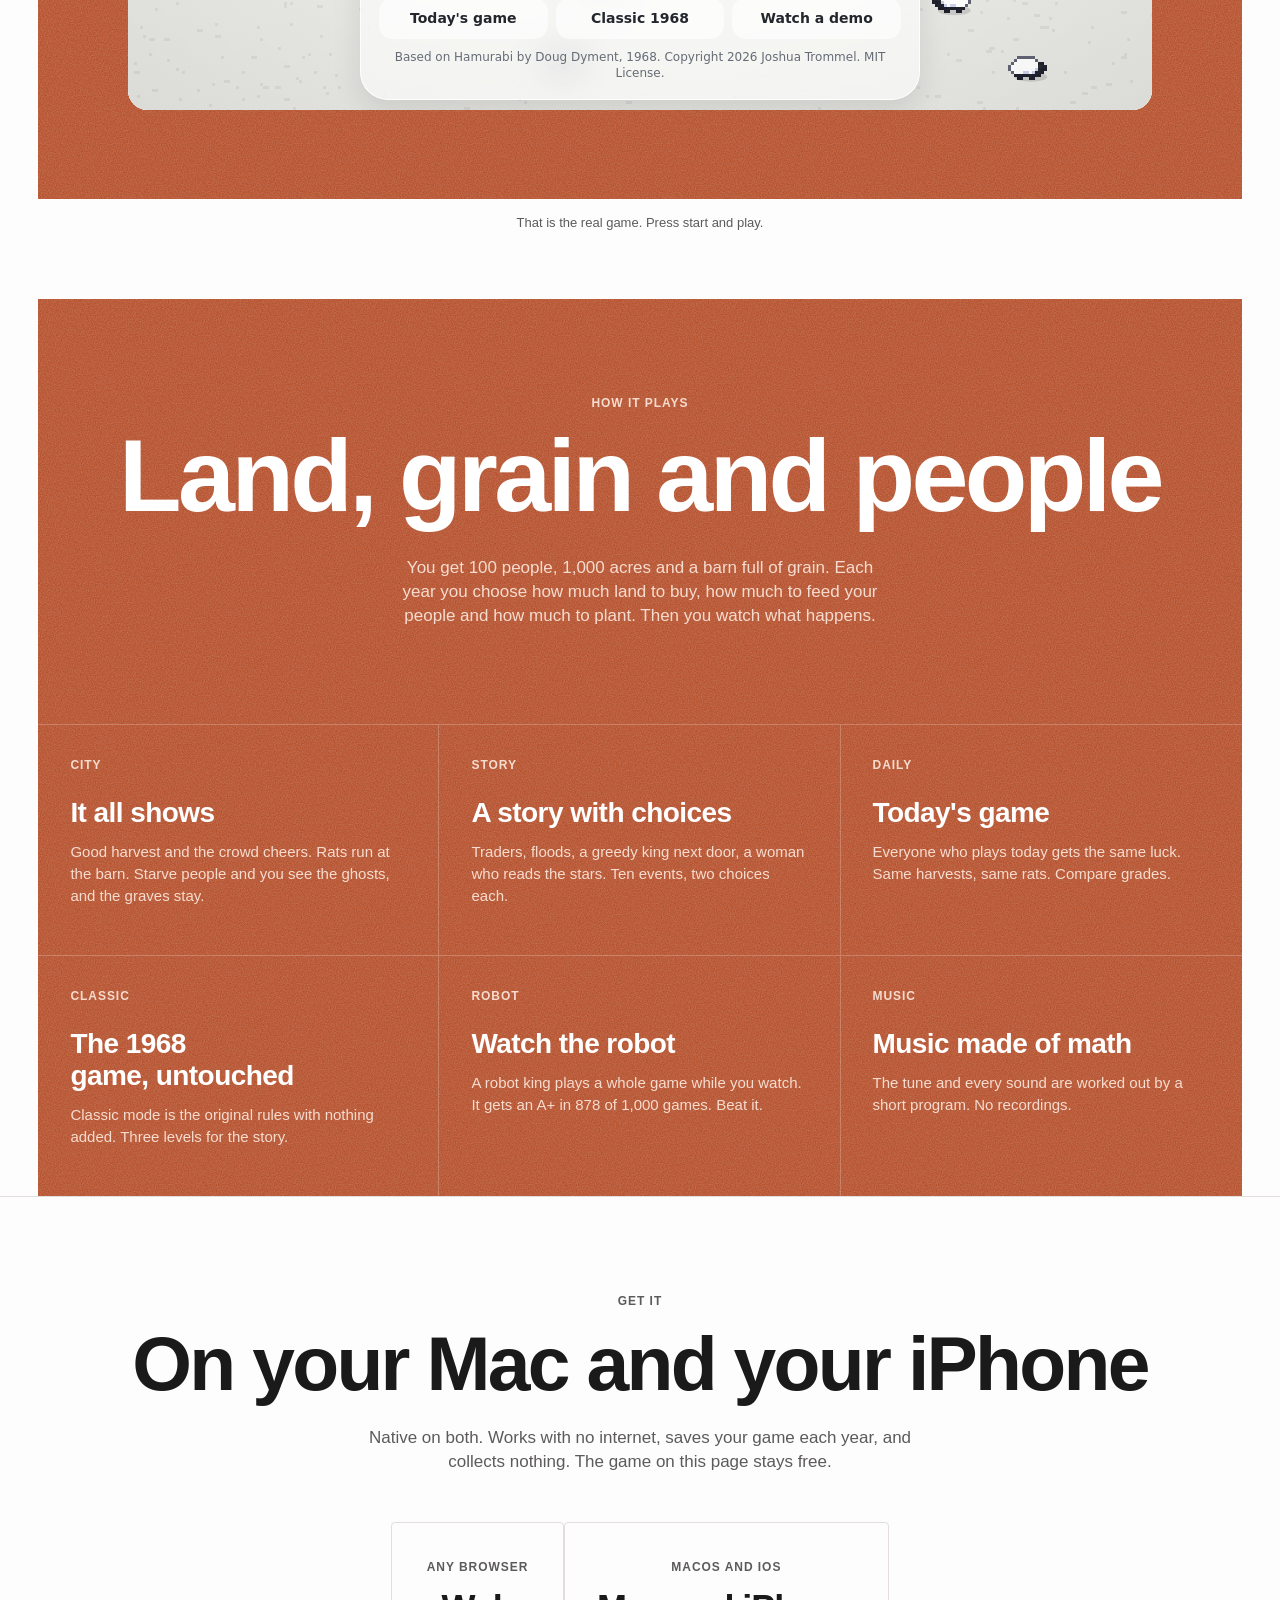
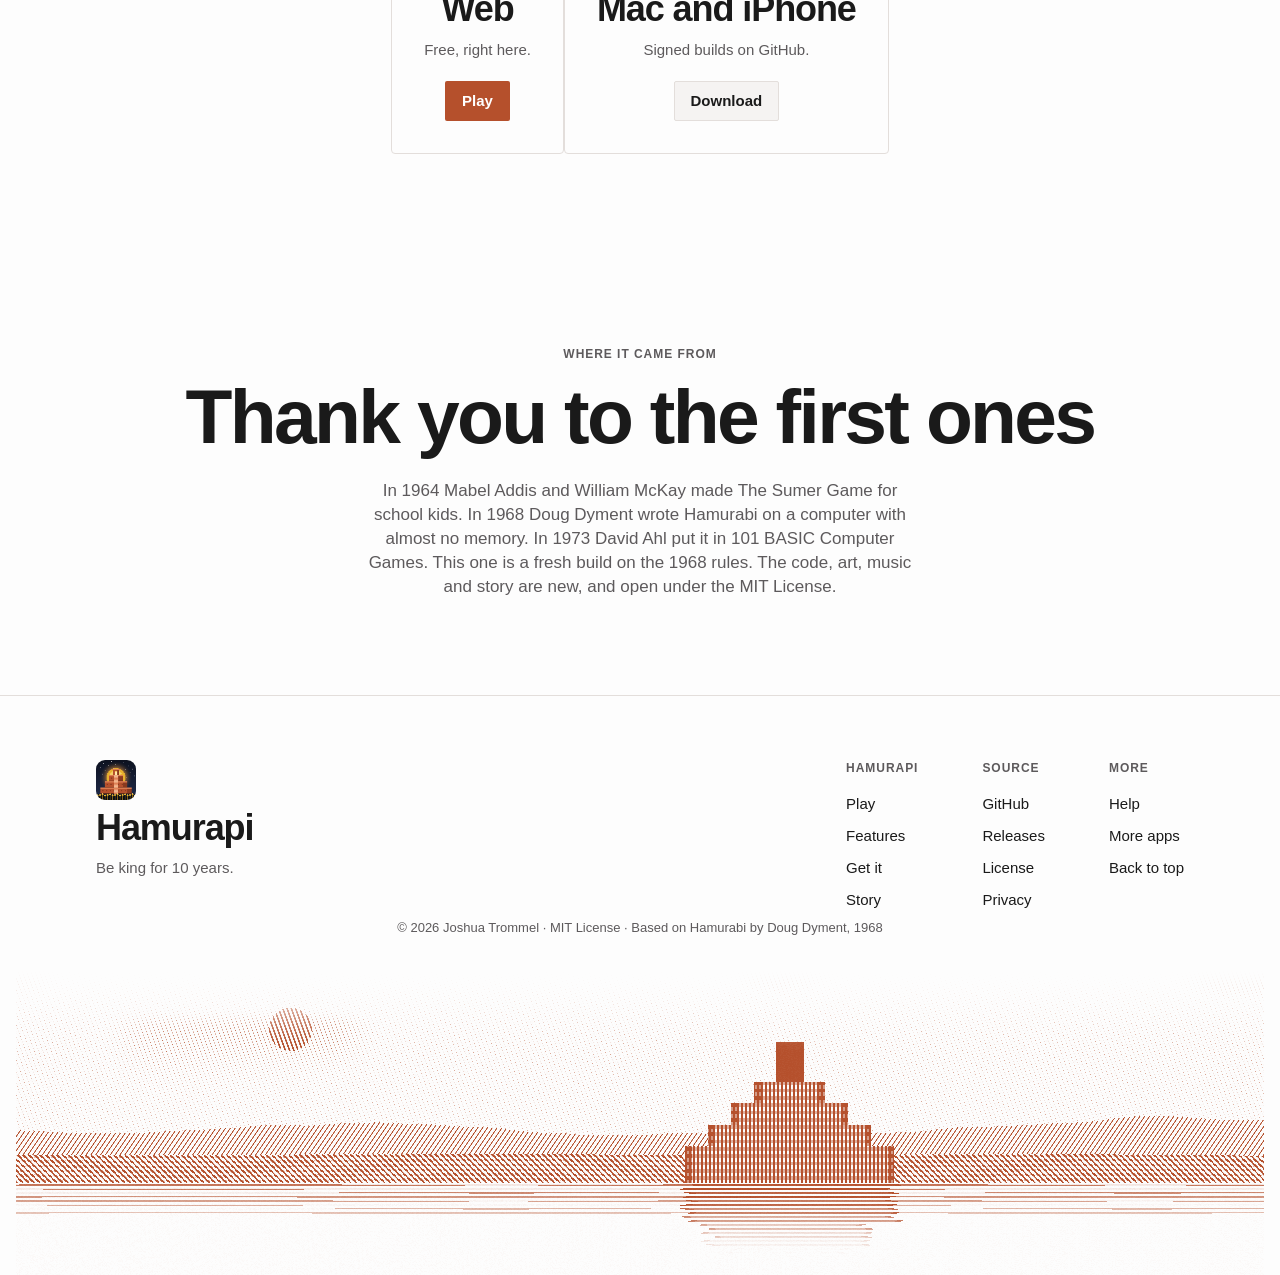
==== commit 73a055a7: "Landing: the robot's reign behind the hero, blended play/?backdrop runs the game's own demo reign si" ====
--- a/web/index.html
+++ b/web/index.html
@@ -15,6 +15,7 @@
 <link rel="apple-touch-icon" href="apple-touch-icon.png">
 <link rel="stylesheet" href="tokens.css">
 <link rel="stylesheet" href="landing.css">
+<link rel="stylesheet" href="hero.css?v=1">
 <style>.stage iframe{display:block;position:relative;width:100%;height:min(80svh,760px);border:0;border-radius:20px;background:var(--paper,#f6f6f4)}</style>
 <script src="landing.js" defer></script>
 </head>
@@ -34,6 +35,7 @@
 
 <main id="top">
 <section class="hero" id="hero">
+  <div class="hero-bg" aria-hidden="true" inert><iframe class="hero-game" src="play/?backdrop" title="" tabindex="-1" loading="eager"></iframe></div>
   <div class="wrap center hero-copy">
     <p class="label">The 1968 game, rebuilt</p>
     <h1>Be king for 10 years.</h1>
@@ -45,6 +47,9 @@
     <p class="fine">Free in your browser. Mac and iPhone too.</p>
   </div>
 
+</section>
+
+<section class="try">
   <div class="demo-wrap reveal" id="demo">
     <div class="stage">
       <iframe id="game" title="Hamurapi, the game. Play it here." src="play/" allow="fullscreen"></iframe>
@@ -105,5 +110,6 @@
   <canvas class="footer-scene" aria-hidden="true"></canvas>
 </footer>
 <script src="footer-scene.js" defer></script>
+<script src="hero.js?v=1" defer></script>
 </body>
 </html>
--- a/web/tokens.css
+++ b/web/tokens.css
@@ -37,7 +37,7 @@
 @media (prefers-color-scheme: dark) {
   :root {
     --accent: #e8875f;
-    --btn: #c25a33;
+    --btn: #bd5631; /* #c25a33 was 4.37:1 under white */
     --frame: #c25a33;
     --band: #7a3219;
     --band-sub: #f3d3c4;
--- a/web/landing.css
+++ b/web/landing.css
@@ -161,14 +161,6 @@
 .band-copy { margin-top: 0; padding-top: var(--sp-9); }
 .stage { padding-block: clamp(32px, 7vw, 112px); }
 
-/* Demo behind the hero (Joshua 2026-10-30): the live app sits under the copy, faded, as the hero's backdrop. */
-.hero { position: relative; isolation: isolate; overflow: hidden; min-height: min(92svh, 920px); display: grid; align-items: center; }
-.hero > .hero-copy { position: relative; z-index: 2; padding-block: var(--sp-9, 96px); }
-.hero > .demo-wrap { position: absolute; inset: 0; z-index: 0; margin: 0; opacity: .32 !important; transform: none !important; pointer-events: none; }
-.hero > .demo-wrap .stage { position: absolute; inset: 0; padding: 0; background: none; display: grid; place-items: center; }
-.hero > .demo-wrap .stage > iframe, .hero > .demo-wrap .stage > .editor { height: 100%; max-height: none; border-radius: 0; }
-.hero > .demo-wrap .demo-hint { display: none; }
-.hero::after { content: ""; position: absolute; inset: 0; z-index: 1; background: color-mix(in srgb, var(--bg) 40%, transparent); }
 /* Footer scene from Atlin: the engraved harbour in this app's accent. */
 .foot { --scene-paper: var(--bg); --scene-ink: var(--accent); padding-bottom: 0; }
 .footer-scene { display: block; width: 100%; height: clamp(150px, 24vw, 340px); margin-top: var(--sp-6, 32px); }
--- a/web/hero.css
+++ b/web/hero.css
@@ -0,0 +1,13 @@
+/* Hero: the real game behind the copy. play/?backdrop runs the robot ruler's reign silently, scene and year bar
+   only, blended into the page by a scrim and a fade; parallax in hero.js. The playable game sits under the hero. */
+.hero { position: relative; isolation: isolate; overflow: hidden; min-height: calc(100svh - 56px); display: grid; align-items: center; padding: var(--sp-8) 0; }
+.hero > .hero-copy { position: relative; z-index: 2; padding-block: 0; }
+.hero::before { content: ""; position: absolute; inset: 0; z-index: 1; pointer-events: none; background: radial-gradient(ellipse 52% 44% at 50% 50%, var(--bg) 46%, transparent 100%); }
+.hero::after { content: ""; position: absolute; left: 0; right: 0; bottom: 0; height: 28%; z-index: 1; pointer-events: none; background: linear-gradient(transparent, var(--bg)); }
+.hero-bg { position: absolute; inset: 0; z-index: 0; pointer-events: none; opacity: .7; transform: translate3d(0, var(--py, 0), 0); will-change: transform; }
+.hero-game { display: block; width: 100%; height: 100%; border: 0; background: transparent; }
+@media (max-width: 560px) { .hero-bg { opacity: .5; } .hero::before { background: radial-gradient(ellipse 120% 46% at 50% 50%, var(--bg) 62%, transparent 100%); } }
+@media (max-width: 600px) { .nav { grid-template-columns: auto 1fr; } .nav-brand { grid-column: 1; } .nav-end { grid-column: 2; justify-self: end; } }
+.try { padding: 0 0 var(--sp-8); }
+.try .demo-wrap { margin-top: 0; }
+@media (prefers-color-scheme: dark) { :root:not([data-theme="light"]) .hero-bg { opacity: .42; } }
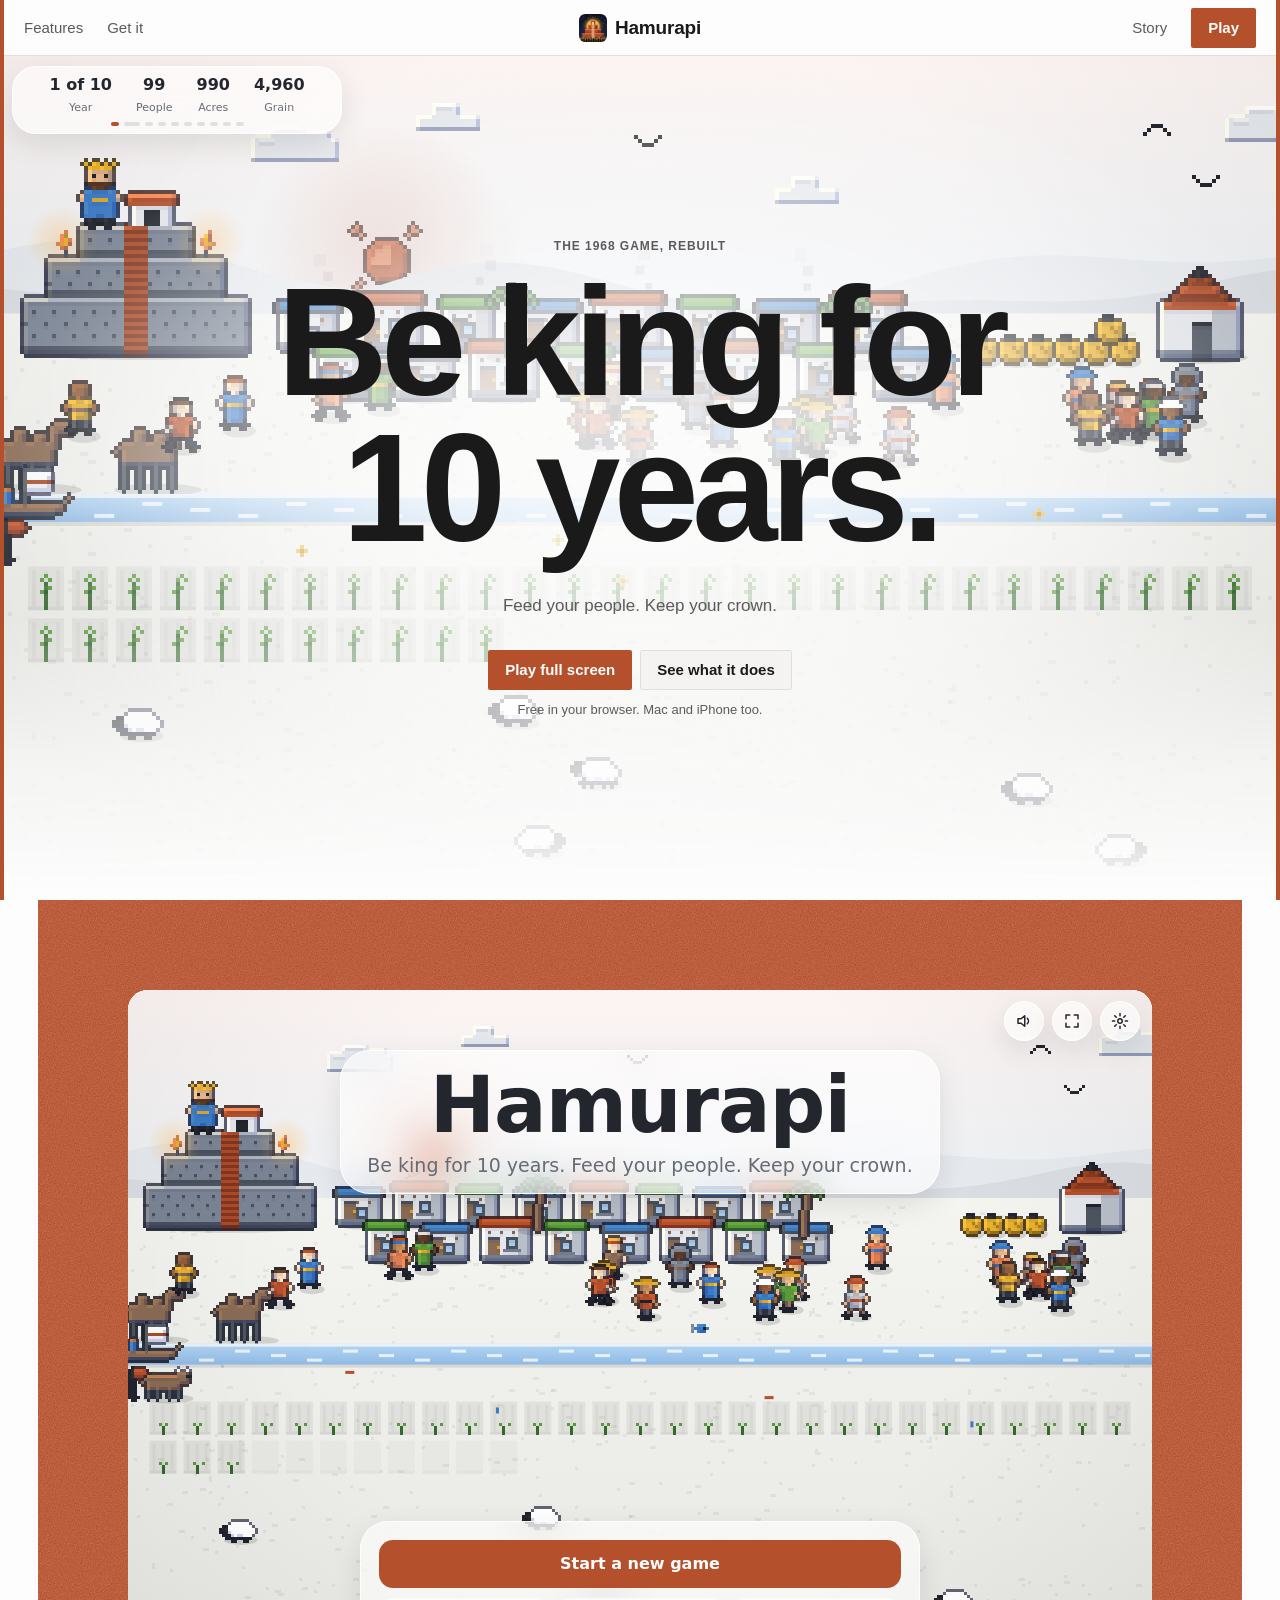
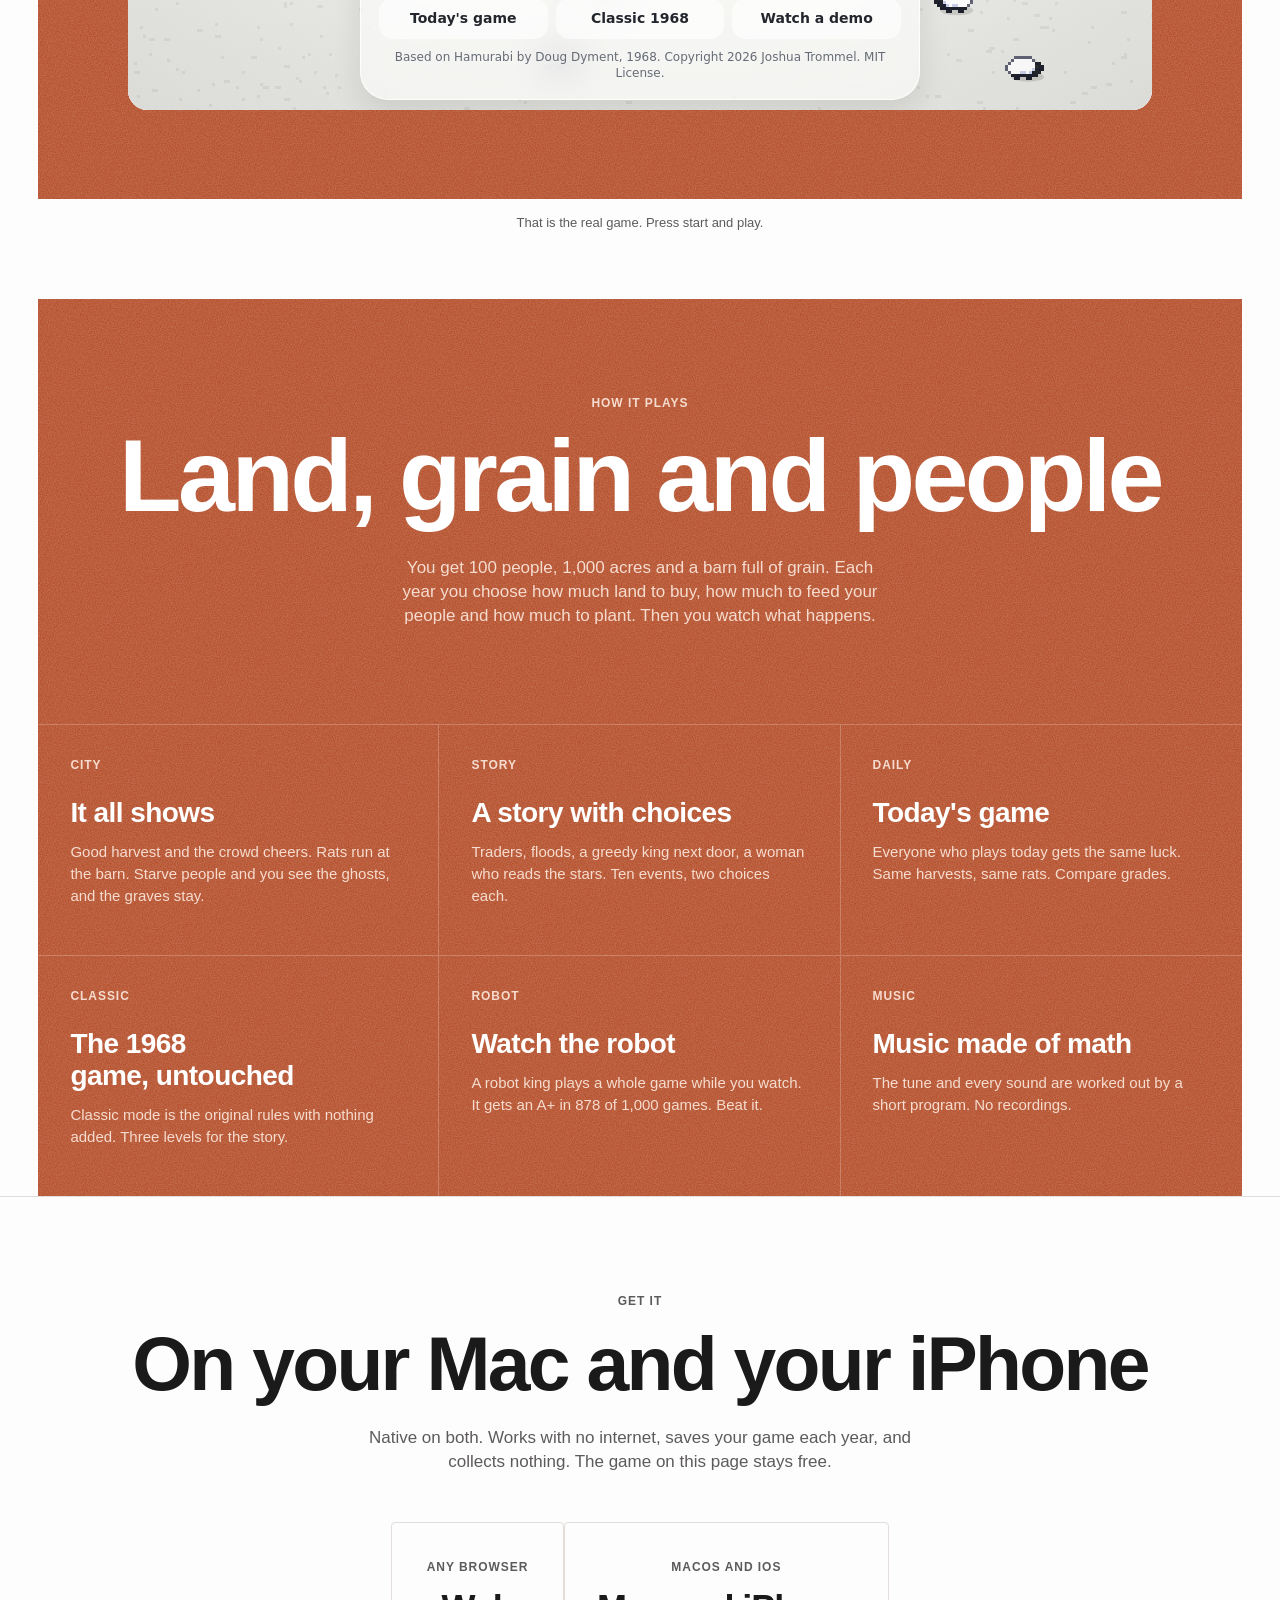
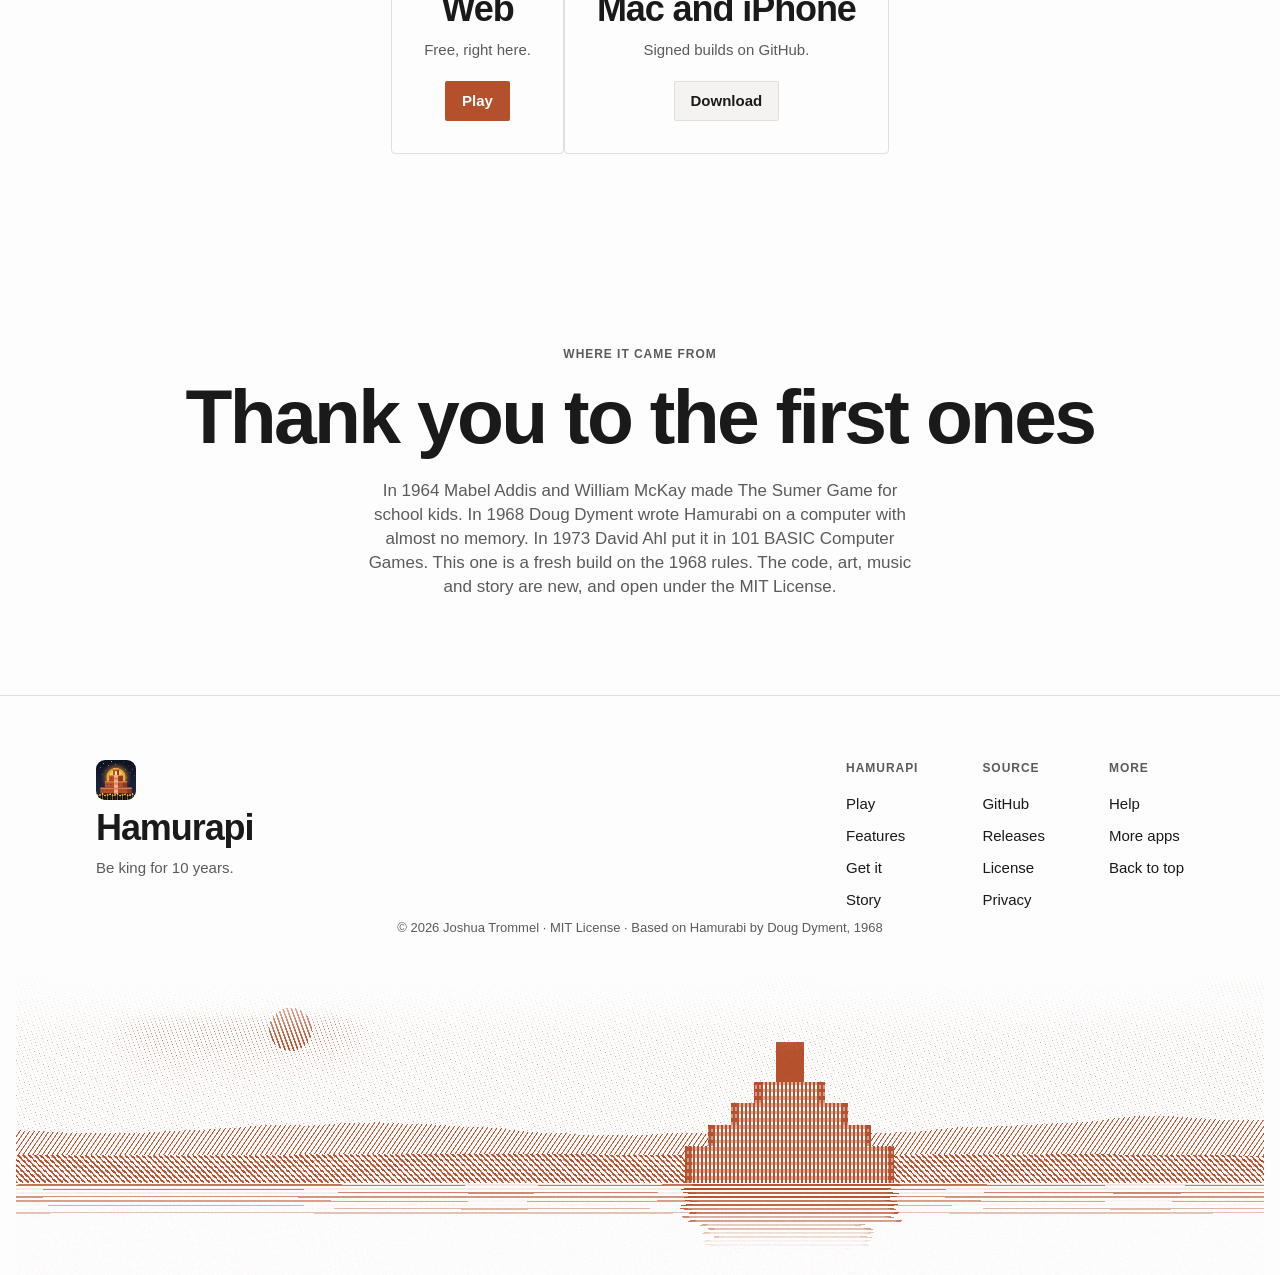
==== commit 65f5b996: "Landing: night hero in dark mode, soft scrim; one pixel icon everywhere; docs into folders The hero " ====
--- a/web/index.html
+++ b/web/index.html
@@ -15,7 +15,7 @@
 <link rel="apple-touch-icon" href="apple-touch-icon.png">
 <link rel="stylesheet" href="tokens.css">
 <link rel="stylesheet" href="landing.css">
-<link rel="stylesheet" href="hero.css?v=1">
+<link rel="stylesheet" href="hero.css?v=2">
 <style>.stage iframe{display:block;position:relative;width:100%;height:min(80svh,760px);border:0;border-radius:20px;background:var(--paper,#f6f6f4)}</style>
 <script src="landing.js" defer></script>
 </head>
--- a/web/hero.css
+++ b/web/hero.css
@@ -2,12 +2,15 @@
    only, blended into the page by a scrim and a fade; parallax in hero.js. The playable game sits under the hero. */
 .hero { position: relative; isolation: isolate; overflow: hidden; min-height: calc(100svh - 56px); display: grid; align-items: center; padding: var(--sp-8) 0; }
 .hero > .hero-copy { position: relative; z-index: 2; padding-block: 0; }
-.hero::before { content: ""; position: absolute; inset: 0; z-index: 1; pointer-events: none; background: radial-gradient(ellipse 52% 44% at 50% 50%, var(--bg) 46%, transparent 100%); }
-.hero::after { content: ""; position: absolute; left: 0; right: 0; bottom: 0; height: 28%; z-index: 1; pointer-events: none; background: linear-gradient(transparent, var(--bg)); }
-.hero-bg { position: absolute; inset: 0; z-index: 0; pointer-events: none; opacity: .7; transform: translate3d(0, var(--py, 0), 0); will-change: transform; }
+/* The copy sits on a wide soft pool of the page colour: strong under the words, gone well before the edges, no visible rim. */
+.hero::before { content: ""; position: absolute; inset: 0; z-index: 1; pointer-events: none; background: radial-gradient(ellipse 62% 58% at 50% 50%, color-mix(in srgb, var(--bg) 88%, transparent) 0%, color-mix(in srgb, var(--bg) 78%, transparent) 28%, color-mix(in srgb, var(--bg) 46%, transparent) 54%, color-mix(in srgb, var(--bg) 14%, transparent) 76%, transparent 92%); }
+.hero::after { content: ""; position: absolute; left: 0; right: 0; bottom: 0; height: 34%; z-index: 1; pointer-events: none; background: linear-gradient(transparent, color-mix(in srgb, var(--bg) 70%, transparent) 55%, var(--bg)); }
+.hero-bg { position: absolute; inset: 0; z-index: 0; pointer-events: none; transform: translate3d(0, var(--py, 0), 0); will-change: transform; }
 .hero-game { display: block; width: 100%; height: 100%; border: 0; background: transparent; }
-@media (max-width: 560px) { .hero-bg { opacity: .5; } .hero::before { background: radial-gradient(ellipse 120% 46% at 50% 50%, var(--bg) 62%, transparent 100%); } }
+@media (max-width: 560px) { .hero::before { background: radial-gradient(ellipse 130% 52% at 50% 50%, color-mix(in srgb, var(--bg) 90%, transparent) 0%, color-mix(in srgb, var(--bg) 80%, transparent) 40%, color-mix(in srgb, var(--bg) 30%, transparent) 75%, transparent 100%); } }
 @media (max-width: 600px) { .nav { grid-template-columns: auto 1fr; } .nav-brand { grid-column: 1; } .nav-end { grid-column: 2; justify-self: end; } }
 .try { padding: 0 0 var(--sp-8); }
 .try .demo-wrap { margin-top: 0; }
-@media (prefers-color-scheme: dark) { :root:not([data-theme="light"]) .hero-bg { opacity: .42; } }
+/* Dark: day for night. A night sky multiplied over the daylight scene turns the white sky navy and keeps every sprite's colour,
+   the same night the icon is drawn in. Dimming the scene with opacity only made grey mud. */
+@media (prefers-color-scheme: dark) { .hero-bg::after { content: ""; position: absolute; inset: 0; background: linear-gradient(#27356a, #5166a3 60%, #3d4d85); mix-blend-mode: multiply; } }
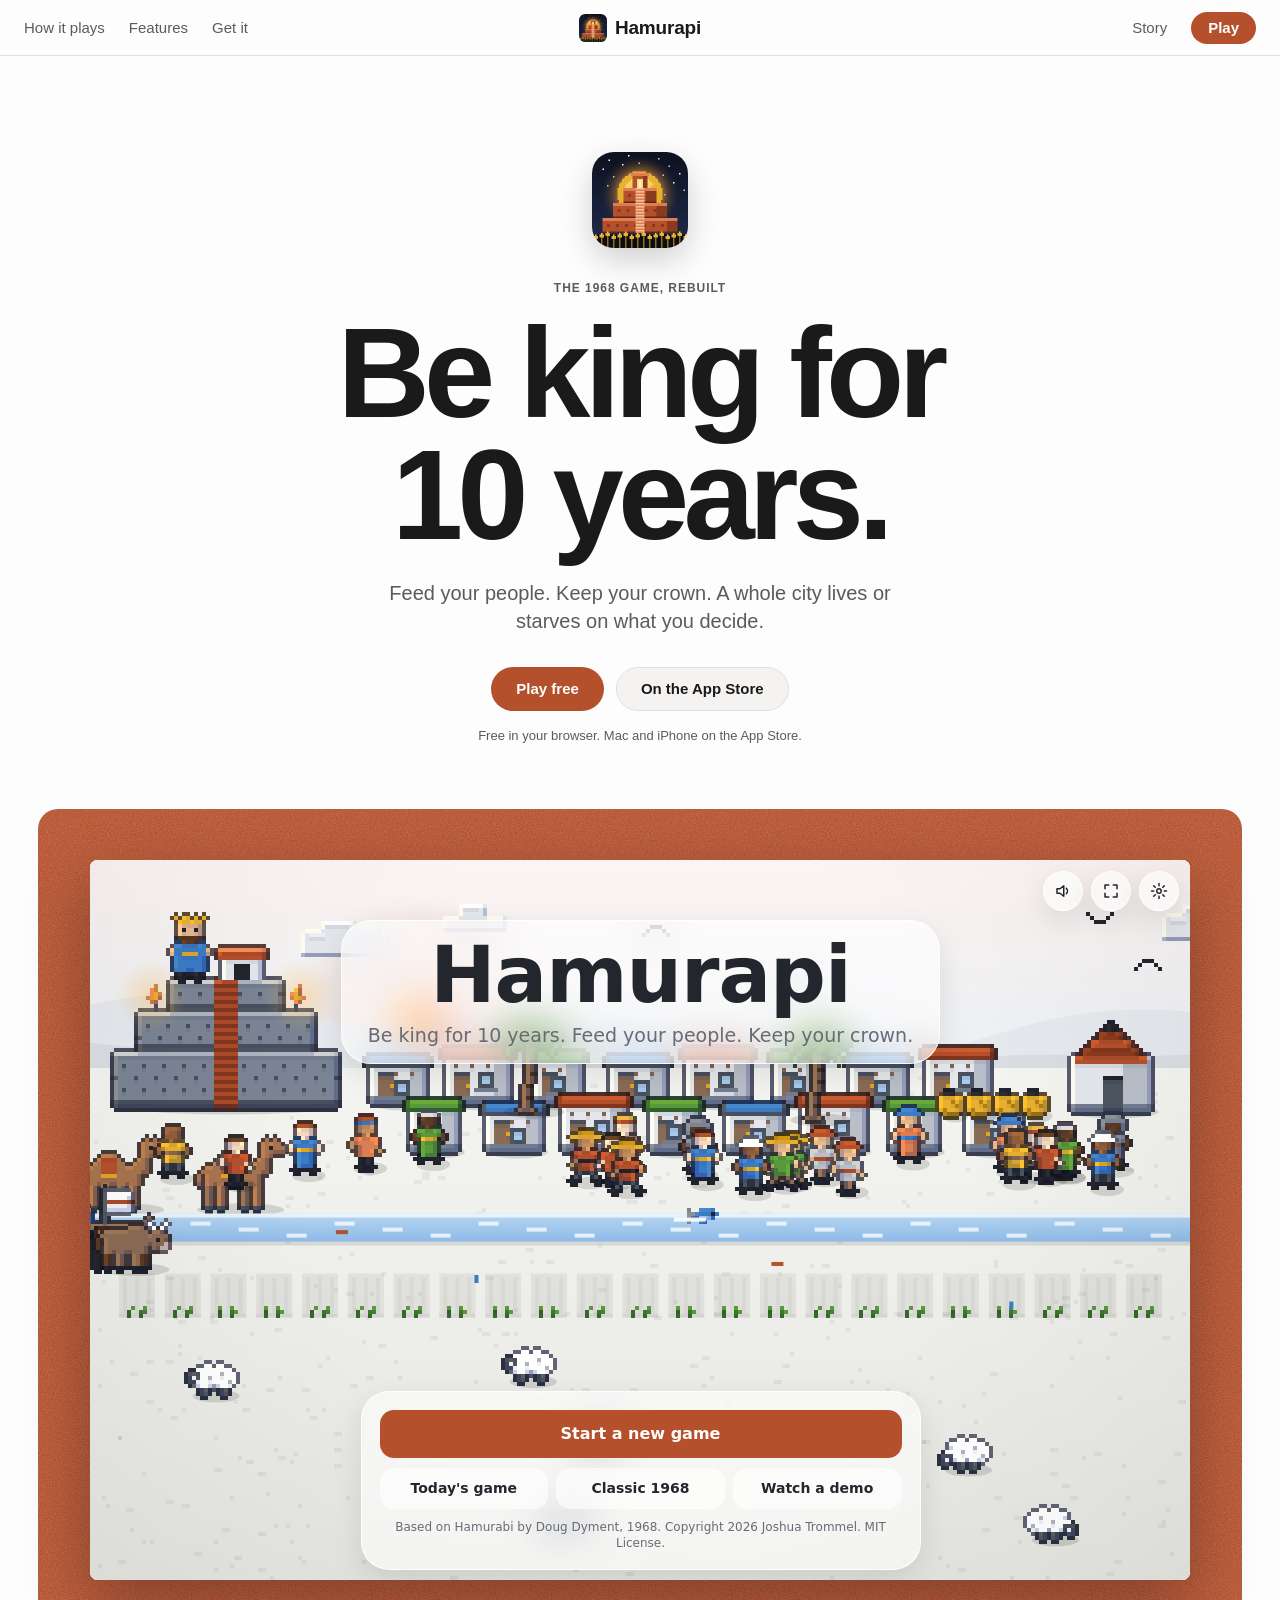
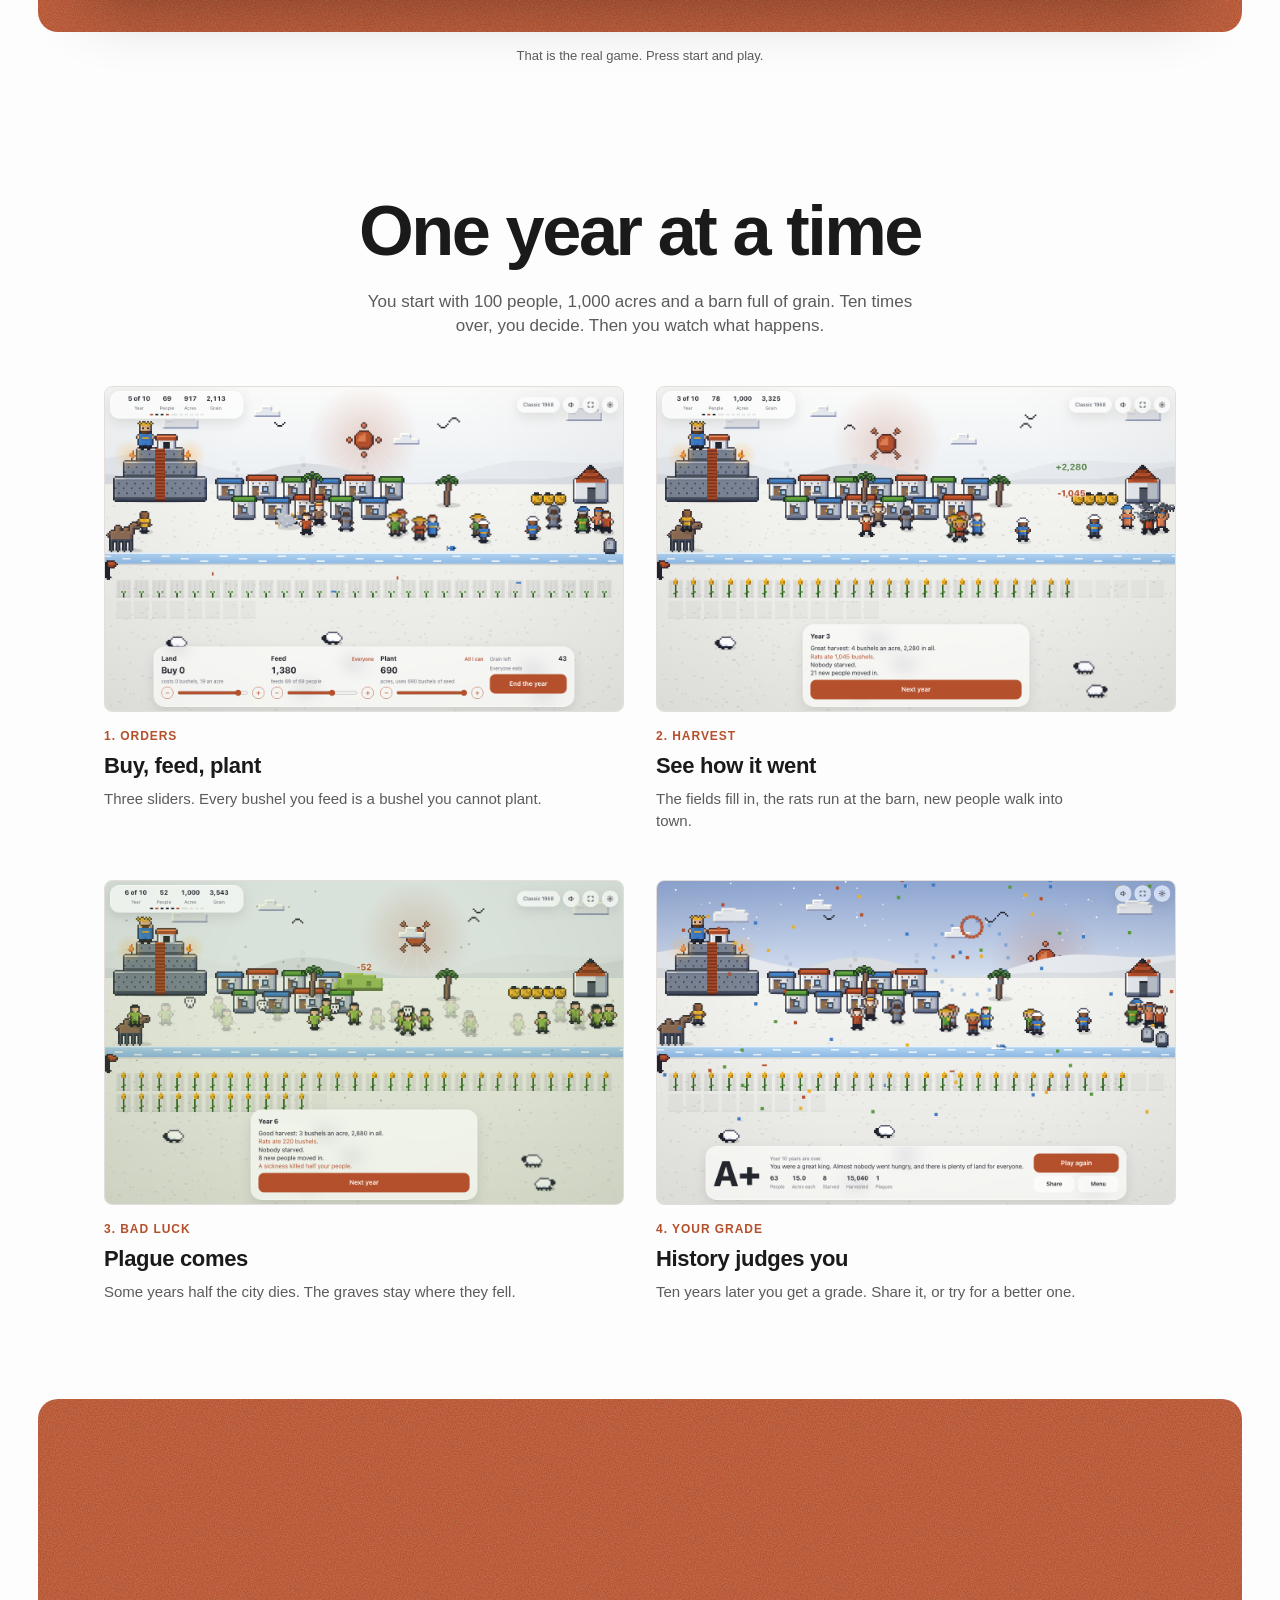
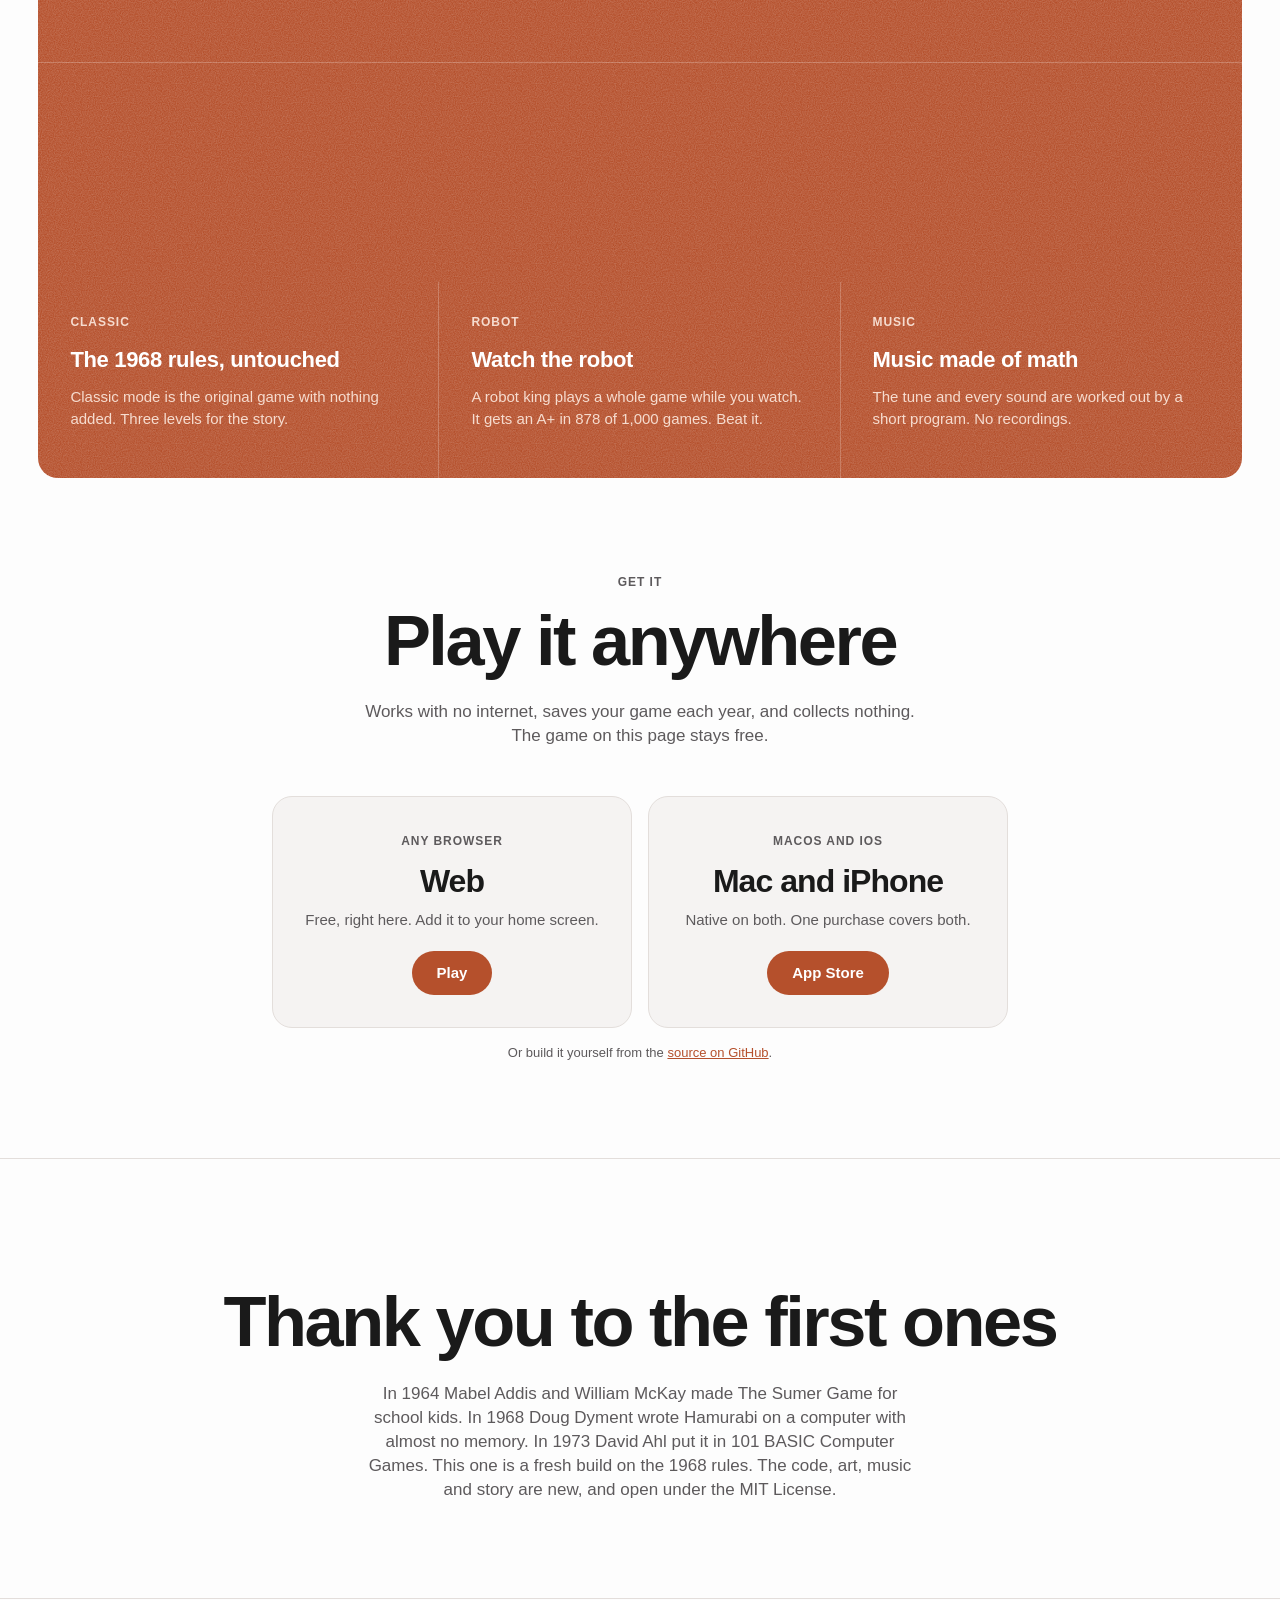
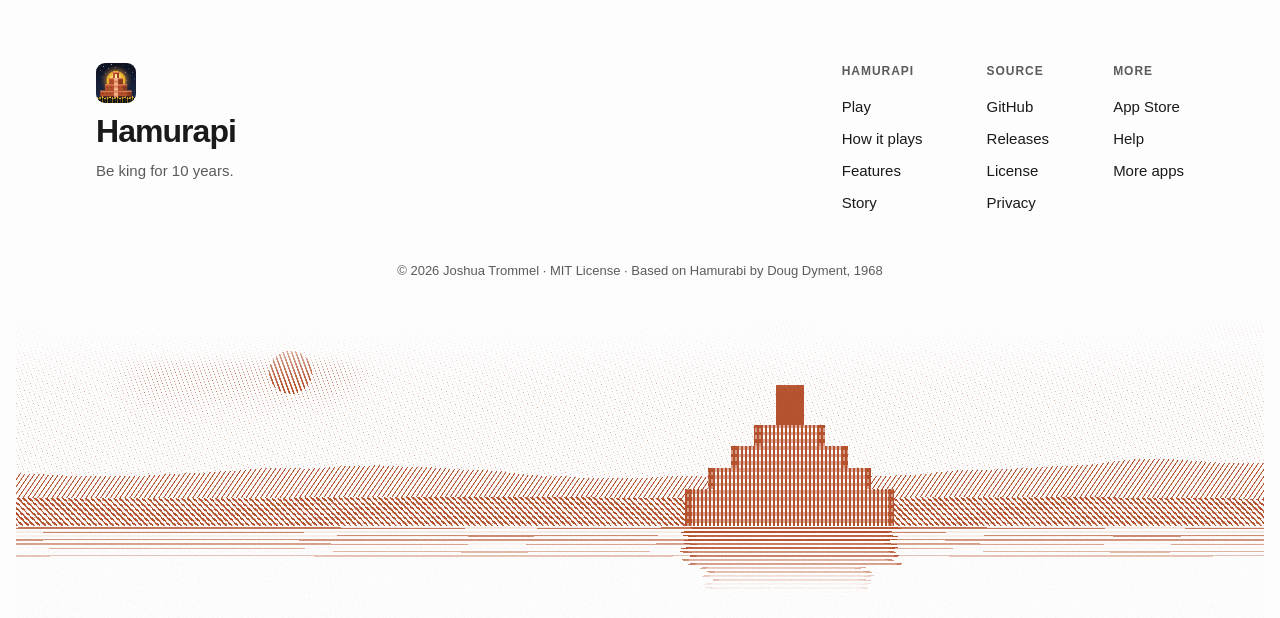
==== commit 93e6aab6: "Landing redesign: short hero, the game under it, a year in four shots, App Store link Drops the back" ====
--- a/web/index.html
+++ b/web/index.html
@@ -3,7 +3,8 @@
 <head>
 <meta charset="utf-8">
 <meta name="viewport" content="width=device-width, initial-scale=1, viewport-fit=cover">
-<meta name="theme-color" content="#3d7a0f">
+<meta name="theme-color" content="#fdfdfd" media="(prefers-color-scheme: light)">
+<meta name="theme-color" content="#110c0a" media="(prefers-color-scheme: dark)">
 <title>Hamurapi: be king for 10 years</title>
 <meta name="description" content="Be king for 10 years. Feed your people. Keep your crown. The 1968 game, rebuilt with a living city, a story and music. Play it here, free.">
 <meta property="og:title" content="Hamurapi">
@@ -11,18 +12,19 @@
 <meta property="og:image" content="https://hamurapi.jaybulb.com/og.png">
 <meta property="og:url" content="https://hamurapi.jaybulb.com/">
 <meta name="twitter:card" content="summary_large_image">
-<link rel="icon" href="icon.png">
+<link rel="canonical" href="https://hamurapi.jaybulb.com/">
+<link rel="icon" href="favicon.svg" type="image/svg+xml">
+<link rel="icon" href="favicon-32.png" sizes="32x32" type="image/png">
 <link rel="apple-touch-icon" href="apple-touch-icon.png">
-<link rel="stylesheet" href="tokens.css">
-<link rel="stylesheet" href="landing.css">
-<link rel="stylesheet" href="hero.css?v=2">
-<style>.stage iframe{display:block;position:relative;width:100%;height:min(80svh,760px);border:0;border-radius:20px;background:var(--paper,#f6f6f4)}</style>
-<script src="landing.js" defer></script>
+<link rel="stylesheet" href="tokens.css?v=2">
+<link rel="stylesheet" href="landing.css?v=2">
+<script src="landing.js?v=2" defer></script>
 </head>
 <body>
 
 <header class="nav" aria-label="Site">
   <nav class="nav-links" aria-label="Main">
+    <a href="#year">How it plays</a>
     <a href="#features">Features</a>
     <a href="#get">Get it</a>
   </nav>
@@ -34,61 +36,72 @@
 </header>
 
 <main id="top">
-<section class="hero" id="hero">
-  <div class="hero-bg" aria-hidden="true" inert><iframe class="hero-game" src="play/?backdrop" title="" tabindex="-1" loading="eager"></iframe></div>
-  <div class="wrap center hero-copy">
+<section class="hero">
+  <div class="wrap center">
+    <img class="hero-icon" src="icon.png" alt="" width="96" height="96">
     <p class="label">The 1968 game, rebuilt</p>
-    <h1>Be king for 10 years.</h1>
-    <p class="lead">Feed your people. Keep your crown.</p>
+    <h1>Be king for 10&nbsp;years.</h1>
+    <p class="lead">Feed your people. Keep your crown. A whole city lives or starves on what you decide.</p>
     <div class="cta">
-      <a class="btn btn-solid" href="play/">Play full screen</a>
-      <a class="btn btn-ghost" href="#features">See what it does</a>
+      <a class="btn btn-solid" href="play/">Play free</a>
+      <a class="btn btn-ghost" href="https://apps.apple.com/app/id6819131590">On the App Store</a>
     </div>
-    <p class="fine">Free in your browser. Mac and iPhone too.</p>
+    <p class="fine">Free in your browser. Mac and iPhone on the App Store.</p>
   </div>
-
 </section>
 
 <section class="try">
-  <div class="demo-wrap reveal" id="demo">
-    <div class="stage">
-      <iframe id="game" title="Hamurapi, the game. Play it here." src="play/" allow="fullscreen"></iframe>
+  <div class="stage">
+    <iframe id="game" title="Hamurapi, the game. Play it here." src="play/" allow="fullscreen"></iframe>
+  </div>
+  <p class="hint">That is the real game. Press start and play.</p>
+</section>
+
+<section class="sec" id="year">
+  <div class="wrap">
+    <div class="head center">
+      <p class="label reveal">How it plays</p>
+      <h2 class="reveal">One year at a time</h2>
+      <p class="body reveal">You start with 100 people, 1,000 acres and a barn full of grain. Ten times over, you decide. Then you watch what happens.</p>
     </div>
-    <p class="demo-hint">That is the real game. Press start and play.</p>
+    <div class="steps">
+      <figure class="step reveal"><img src="shots/orders.png" alt="The orders panel: sliders for land to buy, grain to feed and acres to plant" width="1280" height="800" loading="lazy"><figcaption><span class="label">1. Orders</span><h3>Buy, feed, plant</h3><p>Three sliders. Every bushel you feed is a bushel you cannot plant.</p></figcaption></figure>
+      <figure class="step reveal"><img src="shots/report.png" alt="The year report: a great harvest, rats ate 1,045 bushels, nobody starved" width="1280" height="800" loading="lazy"><figcaption><span class="label">2. Harvest</span><h3>See how it went</h3><p>The fields fill in, the rats run at the barn, new people walk into town.</p></figcaption></figure>
+      <figure class="step reveal"><img src="shots/plague.png" alt="A plague year: ghosts rise over the city and half the people are gone" width="1280" height="800" loading="lazy"><figcaption><span class="label">3. Bad luck</span><h3>Plague comes</h3><p>Some years half the city dies. The graves stay where they fell.</p></figcaption></figure>
+      <figure class="step reveal"><img src="shots/over.png" alt="The end of the reign: an A+ grade, confetti over the city" width="1280" height="800" loading="lazy"><figcaption><span class="label">4. Your grade</span><h3>History judges you</h3><p>Ten years later you get a grade. Share it, or try for a better one.</p></figcaption></figure>
+    </div>
   </div>
 </section>
 
 <section class="band" id="features">
-  <div class="band-head">
-    <div class="band-copy reveal">
-      <p class="label">How it plays</p>
-      <h2>Land, grain and people</h2>
-      <p>You get 100 people, 1,000 acres and a barn full of grain. Each year you choose how much land to buy, how much to feed your people and how much to plant. Then you watch what happens.</p>
-    </div>
+  <div class="band-copy reveal">
+    <p class="label">What is inside</p>
+    <h2>More than the 1968 game</h2>
   </div>
   <div class="cells">
-    <article class="cell reveal"><p class="label">City</p><h3>It all shows</h3><p>Good harvest and the crowd cheers. Rats run at the barn. Starve people and you see the ghosts, and the graves stay.</p></article>
+    <article class="cell reveal"><p class="label">City</p><h3>It all shows</h3><p>Good harvest and the crowd cheers. Starve people and you see the ghosts.</p></article>
     <article class="cell reveal"><p class="label">Story</p><h3>A story with choices</h3><p>Traders, floods, a greedy king next door, a woman who reads the stars. Ten events, two choices each.</p></article>
     <article class="cell reveal"><p class="label">Daily</p><h3>Today's game</h3><p>Everyone who plays today gets the same luck. Same harvests, same rats. Compare grades.</p></article>
-    <article class="cell reveal"><p class="label">Classic</p><h3>The 1968 game, untouched</h3><p>Classic mode is the original rules with nothing added. Three levels for the story.</p></article>
+    <article class="cell reveal"><p class="label">Classic</p><h3>The 1968 rules, untouched</h3><p>Classic mode is the original game with nothing added. Three levels for the story.</p></article>
     <article class="cell reveal"><p class="label">Robot</p><h3>Watch the robot</h3><p>A robot king plays a whole game while you watch. It gets an A+ in 878 of 1,000 games. Beat it.</p></article>
     <article class="cell reveal"><p class="label">Music</p><h3>Music made of math</h3><p>The tune and every sound are worked out by a short program. No recordings.</p></article>
   </div>
 </section>
 
-<section class="sec plats" id="get">
+<section class="sec" id="get">
   <div class="wrap center">
     <p class="label reveal">Get it</p>
-    <h2 class="reveal">On your Mac and your iPhone</h2>
-    <p class="body reveal">Native on both. Works with no internet, saves your game each year, and collects nothing. The game on this page stays free.</p>
-    <div class="plat-row">
-      <div class="reveal"><small>Any browser</small><b>Web</b><p>Free, right here.</p><a class="btn btn-solid" href="play/">Play</a></div>
-      <div class="reveal"><small>macOS and iOS</small><b>Mac and iPhone</b><p>Signed builds on GitHub.</p><a class="btn btn-ghost" href="https://github.com/nulljosh/hamurapi/releases/latest">Download</a></div>
+    <h2 class="reveal">Play it anywhere</h2>
+    <p class="body reveal">Works with no internet, saves your game each year, and collects nothing. The game on this page stays free.</p>
+    <div class="plats">
+      <div class="plat reveal"><small>Any browser</small><b>Web</b><p>Free, right here. Add it to your home screen.</p><a class="btn btn-solid" href="play/">Play</a></div>
+      <div class="plat reveal"><small>macOS and iOS</small><b>Mac and iPhone</b><p>Native on both. One purchase covers both.</p><a class="btn btn-solid" href="https://apps.apple.com/app/id6819131590">App Store</a></div>
     </div>
+    <p class="fine">Or build it yourself from the <a href="https://github.com/nulljosh/hamurapi">source on GitHub</a>.</p>
   </div>
 </section>
 
-<section class="sec" id="credits">
+<section class="sec credits" id="credits">
   <div class="wrap center">
     <p class="label reveal">Where it came from</p>
     <h2 class="reveal">Thank you to the first ones</h2>
@@ -101,15 +114,14 @@
   <div class="foot-top">
     <div class="foot-brand"><img src="icon.png" alt="" width="40" height="40"><b>Hamurapi</b><p>Be king for 10 years.</p></div>
     <nav class="foot-cols" aria-label="Footer">
-      <div><p class="label">Hamurapi</p><a href="play/">Play</a><a href="#features">Features</a><a href="#get">Get it</a><a href="#credits">Story</a></div>
+      <div><p class="label">Hamurapi</p><a href="play/">Play</a><a href="#year">How it plays</a><a href="#features">Features</a><a href="#credits">Story</a></div>
       <div><p class="label">Source</p><a href="https://github.com/nulljosh/hamurapi">GitHub</a><a href="https://github.com/nulljosh/hamurapi/releases">Releases</a><a href="https://github.com/nulljosh/hamurapi/blob/main/LICENSE">License</a><a href="privacy">Privacy</a></div>
-      <div><p class="label">More</p><a href="mailto:trommatic@icloud.com?subject=Hamurapi">Help</a><a href="https://jaybulb.com">More apps</a><a href="#top">Back to top</a></div>
+      <div><p class="label">More</p><a href="https://apps.apple.com/app/id6819131590">App Store</a><a href="mailto:trommatic@icloud.com?subject=Hamurapi">Help</a><a href="https://jaybulb.com">More apps</a></div>
     </nav>
   </div>
   <p class="legal">&copy; 2026 Joshua Trommel &middot; MIT License &middot; Based on Hamurabi by Doug Dyment, 1968</p>
   <canvas class="footer-scene" aria-hidden="true"></canvas>
 </footer>
 <script src="footer-scene.js" defer></script>
-<script src="hero.js?v=1" defer></script>
 </body>
 </html>
--- a/web/tokens.css
+++ b/web/tokens.css
@@ -1,13 +1,13 @@
-/* Tripwire design tokens. One source for the landing (brand/tokens.css is the same file).
-   Shared house system: 8 point grid, one radius set, 48 point capsule controls, the system font. Red is the only colour Tripwire owns. */
+/* Hamurapi design tokens. One source for the landing.
+   Shared house system: 8 point grid, one radius set, the system font. Terracotta is the only colour Hamurapi owns. */
 :root {
   /* colour */
   --accent: #b5502c;          /* actions and links, AA on white */
   --btn: #b5502c;             /* solid buttons, white label */
-  --frame: #b5502c;           /* the thin frame down the window edges */
-  --band: #b5502c;            /* full-bleed red sections */
+  --frame: #b5502c;           
+  --band: #b5502c;            /* the terracotta band and game mat */
   --band-sub: #f6dccf;        /* secondary text on the band, AA */
-  --band-art: #e8a88a;        /* the diff wall on the band */
+  --band-art: #e8a88a;        
   --band-line: rgba(255, 255, 255, .22);
   --accent-light: #e07a4f;    /* icon gradient top */
   --accent-deep: #b5502c;     /* icon gradient bottom */
--- a/web/landing.css
+++ b/web/landing.css
@@ -1,166 +1,122 @@
-/* Tripwire landing, the house layout Hermes set: a thin red frame, giant tight headlines, tiny caps labels,
-   small square buttons, and full-bleed red bands. The band art is tripwire's own output, a wall of diff cards.
-   Every colour and radius comes from tokens.css. */
+/* Hamurapi landing. Off-white page, ink type, one terracotta accent. A short hero, the real game under it,
+   four steps of a year from the store shots, a terracotta band of features, then where to get it.
+   Every colour, size and radius comes from tokens.css. */
 :root {
-  --scan: repeating-linear-gradient(to bottom, #000 0 1.5px, transparent 1.5px 3px);  /* scanlines for the engravings */
-  /* film grain: white fractal noise, laid over every blue surface */
+  /* film grain on terracotta surfaces */
   --grain: url("data:image/svg+xml,%3Csvg xmlns='http://www.w3.org/2000/svg' width='180' height='180'%3E%3Cfilter id='n'%3E%3CfeTurbulence type='fractalNoise' baseFrequency='.85' numOctaves='3' stitchTiles='stitch'/%3E%3CfeColorMatrix values='0 0 0 0 1 0 0 0 0 1 0 0 0 0 1 .28 0 0 0 -.06'/%3E%3C/filter%3E%3Crect width='100%25' height='100%25' filter='url(%23n)'/%3E%3C/svg%3E");
 }
-.art { position: relative; overflow: hidden; background: var(--grain), var(--band); }
 * { box-sizing: border-box; margin: 0; }
 html { scroll-behavior: smooth; }
 body { font-family: var(--font); font-size: var(--size-body); line-height: 24px; color: var(--text); background: var(--bg); -webkit-font-smoothing: antialiased; }
 a { color: inherit; }
-code { font-size: .9em; padding: 2px 6px; border-radius: var(--r-sq); background: var(--surface); }
+img { max-width: 100%; }
 .wrap { max-width: var(--wrap); margin: 0 auto; padding: 0 var(--sp-5); }
 .center { text-align: center; }
 
 h1, h2, h3 { text-wrap: balance; }
-h1 { font-size: clamp(72px, 12vw, 176px); line-height: .95; font-weight: 700; letter-spacing: -.045em; }
-h2 { font-size: clamp(44px, 6vw, 96px); line-height: 1; font-weight: 700; letter-spacing: -.035em; }
-h3 { font-size: 28px; line-height: 32px; font-weight: 600; letter-spacing: -.02em; }
-.label { font-size: 12px; line-height: 16px; font-weight: 600; letter-spacing: .08em; text-transform: uppercase; color: var(--sub); margin-bottom: var(--sp-4); }
+h1 { font-size: clamp(56px, 10vw, 144px); line-height: .95; font-weight: 700; letter-spacing: -.045em; }
+h2 { font-size: clamp(40px, 5.5vw, 80px); line-height: 1; font-weight: 700; letter-spacing: -.035em; }
+h3 { font-size: 22px; line-height: 28px; font-weight: 600; letter-spacing: -.015em; }
+.label { display: block; font-size: 12px; line-height: 16px; font-weight: 600; letter-spacing: .08em; text-transform: uppercase; color: var(--sub); margin-bottom: var(--sp-4); }
 
-.btn { height: 40px; padding: 0 var(--sp-4); border-radius: var(--r-sq); display: inline-flex; align-items: center; font-weight: 600; font-size: 15px; text-decoration: none; border: 1px solid transparent; transition: background var(--motion), color var(--motion), border-color var(--motion); }
+.btn { height: 44px; padding: 0 var(--sp-5); border-radius: var(--r-pill); display: inline-flex; align-items: center; font-weight: 600; font-size: 15px; text-decoration: none; border: 1px solid transparent; transition: background var(--motion), border-color var(--motion); }
 .btn-solid { background: var(--btn); color: #fff; }
 .btn-solid:hover { background: color-mix(in srgb, var(--btn) 82%, #fff); }
 .btn-ghost { background: var(--surface); color: var(--text); border-color: var(--line); }
 .btn-ghost:hover { border-color: var(--text); }
-.btn:focus-visible, .foot-cols a:focus-visible, .prod a:focus-visible, .nav-brand:focus-visible, .nav-links a:focus-visible { outline: 3px solid var(--ring); outline-offset: 2px; }
+a:focus-visible { outline: 3px solid var(--ring); outline-offset: 2px; }
 
-.nav { position: sticky; top: 0; z-index: 10; display: grid; grid-template-columns: 1fr auto 1fr; align-items: center; gap: var(--sp-5); height: 56px; padding: 0 var(--sp-5); background: color-mix(in srgb, var(--bg) 88%, transparent); backdrop-filter: blur(20px); -webkit-backdrop-filter: blur(20px); border-bottom: 1px solid var(--line); }
-.nav-brand { display: flex; align-items: center; gap: var(--sp-2); font-weight: 700; font-size: 19px; letter-spacing: -.01em; text-decoration: none; }
-.nav-brand img { width: 28px; height: 28px; border-radius: var(--r-icon); }
-.nav-links, .nav-get { display: flex; gap: var(--sp-5); font-size: 15px; font-weight: 500; }
-.nav-links a, .nav-get { text-decoration: none; color: var(--sub); }
+.nav { position: sticky; top: 0; z-index: 10; display: grid; grid-template-columns: 1fr auto 1fr; align-items: center; gap: var(--sp-5); height: 56px; padding: 0 var(--sp-5); background: color-mix(in srgb, var(--bg) 86%, transparent); backdrop-filter: blur(20px); -webkit-backdrop-filter: blur(20px); border-bottom: 1px solid var(--line); }
+.nav .btn { height: 32px; padding: 0 var(--sp-4); }
+.nav-brand { grid-column: 2; display: flex; align-items: center; gap: var(--sp-2); font-weight: 700; font-size: 19px; letter-spacing: -.01em; text-decoration: none; }
+.nav-brand img { border-radius: var(--r-icon); }
+.nav-links { display: flex; gap: var(--sp-5); }
+.nav-links a, .nav-get { font-size: 15px; font-weight: 500; text-decoration: none; color: var(--sub); }
 .nav-links a:hover, .nav-get:hover { color: var(--text); }
-.nav-brand { grid-column: 2; }
 .nav-end { grid-column: 3; justify-self: end; display: flex; align-items: center; gap: var(--sp-5); }
-/* the thin blue frame down both edges of the window */
-@media (min-width: 900px) { body::after { content: ""; position: fixed; inset: 0; border-inline: 4px solid var(--frame); pointer-events: none; z-index: 30; } }
 
 .hero { padding: var(--sp-9) 0 var(--sp-8); }
-.lead { max-width: 560px; margin: var(--sp-6) auto 0; color: var(--sub); }
-.cta { display: flex; flex-wrap: wrap; gap: var(--sp-2); margin-top: var(--sp-6); }
-.center .cta { justify-content: center; }
-.fine { margin-top: var(--sp-3); font-size: var(--size-footnote); line-height: 16px; color: var(--sub); }
+.hero-icon { display: block; margin: 0 auto var(--sp-6); border-radius: var(--r-icon); box-shadow: 0 12px 32px rgba(0, 0, 0, .18); }
+.lead { max-width: 520px; margin: var(--sp-5) auto 0; font-size: 20px; line-height: 28px; color: var(--sub); }
+.cta { display: flex; flex-wrap: wrap; justify-content: center; gap: var(--sp-3); margin-top: var(--sp-6); }
+.fine { margin-top: var(--sp-4); font-size: var(--size-footnote); line-height: 18px; color: var(--sub); }
+.fine a { color: var(--accent); }
 
-/* the live window: same layout as the Mac app */
-.demo-wrap { margin: var(--sp-8) clamp(0px, 3vw, 44px) 0; }
-.stage { position: relative; overflow: hidden; background: var(--grain), var(--band); padding: clamp(24px, 6vw, 96px) clamp(12px, 7vw, 128px); }
-.stage-art { position: absolute; inset: 0; }
-.wall { position: absolute; inset: -6%; display: grid; grid-auto-flow: column; grid-auto-columns: 1fr; gap: 10px; opacity: .55; pointer-events: none; user-select: none; }
-.wall-col { display: flex; min-width: 0; flex-direction: column; gap: 10px; animation: drift var(--dur) linear infinite; }
-.wall-col.down { animation-direction: reverse; }
-@keyframes drift { from { transform: translateY(0); } to { transform: translateY(-50%); } }
-.wtile { border: 1px solid var(--band-line); border-radius: 4px; padding: 8px 10px; font: 11px/17px ui-monospace, SFMono-Regular, Menlo, monospace; white-space: nowrap; overflow: hidden; color: var(--band-art); }
-/* the issue tripwire files, as GitHub draws it */
-.issue { position: relative; max-width: 620px; margin: 0 auto; text-align: left; background: var(--bg); color: var(--text); border-radius: 10px; overflow: hidden; box-shadow: 0 24px 64px rgba(0, 0, 0, .28); }
-.issue-head { padding: var(--sp-4) var(--sp-5); border-bottom: 1px solid var(--line); }
-.issue-title { font-weight: 600; font-size: 18px; line-height: 26px; }
-.issue-meta { margin-top: var(--sp-2); display: flex; flex-wrap: wrap; gap: var(--sp-2); align-items: center; font-size: var(--size-footnote); color: var(--sub); }
-.issue-open { background: var(--live); color: #fff; border-radius: var(--r-pill); padding: 2px 10px; font-weight: 600; }
-.issue-body { padding: var(--sp-4) var(--sp-5) var(--sp-5); display: grid; gap: var(--sp-3); font-size: 15px; line-height: 22px; }
-.issue-body ul { padding-left: var(--sp-5); display: grid; gap: var(--sp-1); }
-.issue-body pre, .term pre { font: 13px/20px ui-monospace, SFMono-Regular, Menlo, monospace; overflow-x: auto; }
-.issue-body pre { padding: var(--sp-3) var(--sp-4); background: var(--surface); border: 1px solid var(--line); border-radius: 4px; }
-.rm { color: var(--bad); } .add { color: var(--live); }
-.shot { position: relative; display: block; width: 100%; max-width: 1040px; height: auto; margin: 0 auto; border-radius: 10px; box-shadow: 0 24px 64px rgba(0, 0, 0, .28); }
-.demo-hint { margin-top: var(--sp-3); font-size: var(--size-footnote); color: var(--sub); text-align: center; }
+/* the real game, full width on a terracotta mat */
+.try { margin: 0 clamp(0px, 3vw, 44px); }
+.stage { background: var(--grain), var(--band); border-radius: var(--r-group); padding: clamp(12px, 4vw, 64px); }
+.stage iframe { display: block; width: 100%; height: min(80svh, 760px); border: 0; border-radius: var(--r-row); background: var(--paper, #f6f6f4); box-shadow: 0 24px 64px rgba(0, 0, 0, .3); }
+.hint { margin-top: var(--sp-3); font-size: var(--size-footnote); color: var(--sub); text-align: center; }
 
-/* The blue band: the engraving in scanlines beside the section head, then the six features as ruled cells */
-.band { margin: 0 clamp(0px, 3vw, 44px); background: var(--grain), var(--band); color: #fff; overflow: hidden; }
+.sec { padding: var(--sp-9) 0; }
+.head { margin-bottom: var(--sp-7); }
+.body { color: var(--sub); margin: var(--sp-5) auto 0; max-width: 560px; }
+
+/* a year in four steps */
+.steps { display: grid; grid-template-columns: repeat(2, 1fr); gap: var(--sp-7) var(--sp-6); }
+.step img { display: block; width: 100%; height: auto; border-radius: var(--r-row); border: 1px solid var(--line); }
+.step figcaption { margin-top: var(--sp-4); }
+.step .label { margin-bottom: var(--sp-2); color: var(--accent); }
+.step p { margin-top: var(--sp-2); color: var(--sub); font-size: 15px; line-height: 22px; max-width: 440px; }
+
+/* the terracotta band: head, then six ruled cells */
+.band { margin: 0 clamp(0px, 3vw, 44px); border-radius: var(--r-group); background: var(--grain), var(--band); color: #fff; overflow: hidden; }
 .band .label { color: var(--band-sub); }
-.band-head { text-align: center; }
-.band-art { aspect-ratio: 19 / 10; max-height: 86vh; width: 100%; background: none; }
-.band-copy { position: relative; margin-top: -10vw; padding: 0 var(--sp-5) var(--sp-9); }
-.band-copy h2 { font-size: clamp(48px, 8vw, 128px); line-height: .95; }
-.band-copy p:last-child { margin: var(--sp-6) auto 0; max-width: 480px; color: var(--band-sub); }
-.frows { border-top: 1px solid var(--band-line); }
-.frow { display: grid; grid-template-columns: 1fr 1fr; align-items: center; border-bottom: 1px solid var(--band-line); }
-.frow .art { aspect-ratio: 3 / 2; background: var(--grain), color-mix(in srgb, #fff 6%, var(--band)); }
-.frow:nth-child(even) .art { order: 2; }
-.frow > div:not(.art) { padding: var(--sp-7) clamp(24px, 6vw, 96px); max-width: 560px; }
-.frow h3 { font-size: clamp(32px, 3.2vw, 48px); line-height: 1.05; font-weight: 700; letter-spacing: -.03em; }
-.frow p:last-child { margin-top: var(--sp-4); color: var(--band-sub); }
+.band-copy { text-align: center; padding: var(--sp-9) var(--sp-5) var(--sp-8); }
 .cells { display: grid; grid-template-columns: repeat(3, 1fr); border-top: 1px solid var(--band-line); }
 .cell { padding: var(--sp-6) var(--sp-6) var(--sp-7); border-right: 1px solid var(--band-line); border-bottom: 1px solid var(--band-line); }
 .cell:nth-child(3n) { border-right: 0; }
 .cell:nth-last-child(-n+3) { border-bottom: 0; }
-.cell .label { margin-bottom: var(--sp-5); }
 .cell p:last-child { margin-top: var(--sp-3); color: var(--band-sub); font-size: 15px; line-height: 22px; }
 
-.sec { padding: var(--sp-9) 0; }
-.body { color: var(--sub); margin-top: var(--sp-5); max-width: 560px; }
-.center .body { margin-left: auto; margin-right: auto; }
-.term-stage { margin-top: var(--sp-7); }
-.term { position: relative; max-width: 680px; margin: 0 auto; text-align: left; border-radius: 4px; background: var(--bg); border: 1px solid var(--line); padding: var(--sp-5); }
-/* three product cards, each with its own crop of the engraving */
-.prods { display: grid; grid-template-columns: repeat(3, 1fr); gap: var(--sp-4); margin-top: var(--sp-4); text-align: left; }
-.prod { display: grid; align-content: start; gap: var(--sp-2); }
-.prod-art { margin: 0 0 var(--sp-3); aspect-ratio: 3 / 2; }
-.prod .label { margin-bottom: 0; }
-.prod p:not(.label) { color: var(--sub); font-size: 15px; line-height: 22px; }
-.prod a { color: var(--accent); font-size: 15px; text-decoration: none; }
-.prod a:hover { text-decoration: underline; }
-.term pre { font: 13px/20px ui-monospace, SFMono-Regular, Menlo, monospace; overflow-x: auto; }
-.term .dim { color: var(--sub); }
-.term figcaption { margin-top: var(--sp-3); font-size: var(--size-footnote); color: var(--sub); }
-.plats { border-top: 1px solid var(--line); }
-.plat-row { display: flex; justify-content: center; margin-top: var(--sp-7); }
-.plat-row > div { max-width: 440px; padding: var(--sp-6); border-radius: 4px; border: 1px solid var(--line); display: grid; gap: var(--sp-2); justify-items: center; }
-.plat-row small { font-size: 12px; font-weight: 600; letter-spacing: .08em; text-transform: uppercase; color: var(--sub); }
-.plat-row b { font-weight: 700; font-size: 36px; line-height: 44px; letter-spacing: -.03em; }
-.plat-row p { color: var(--sub); font-size: 15px; line-height: 22px; margin-bottom: var(--sp-3); }
+.plats { display: grid; grid-template-columns: repeat(2, minmax(0, 360px)); justify-content: center; gap: var(--sp-4); margin-top: var(--sp-7); }
+.plat { padding: var(--sp-6); border-radius: var(--r-group); background: var(--surface); border: 1px solid var(--line); display: grid; gap: var(--sp-2); justify-items: center; align-content: start; }
+.plat small { font-size: 12px; font-weight: 600; letter-spacing: .08em; text-transform: uppercase; color: var(--sub); }
+.plat b { font-weight: 700; font-size: 32px; line-height: 40px; letter-spacing: -.03em; }
+.plat p { color: var(--sub); font-size: 15px; line-height: 22px; margin-bottom: var(--sp-3); }
+.credits { border-top: 1px solid var(--line); }
 
-/* Footer: brand and link columns, one fine line */
-.foot { text-align: center; padding: var(--sp-8) var(--sp-4) var(--sp-5); background: var(--bg); overflow: hidden; border-top: 1px solid var(--line); }
-.foot-top { max-width: var(--wrap); margin: 0 auto; padding: 0 var(--sp-4); display: flex; flex-wrap: wrap; justify-content: space-between; gap: var(--sp-7); text-align: left; }
+.foot { padding: var(--sp-8) var(--sp-4) 0; border-top: 1px solid var(--line); overflow: hidden; --scene-paper: var(--bg); --scene-ink: var(--accent); }
+.foot-top { max-width: var(--wrap); margin: 0 auto; padding: 0 var(--sp-4); display: flex; flex-wrap: wrap; justify-content: space-between; gap: var(--sp-7); }
 .foot-brand { display: grid; gap: var(--sp-2); align-content: start; }
 .foot-brand img { border-radius: var(--r-icon); }
-.foot-brand b { font-weight: 700; font-size: 36px; line-height: 40px; letter-spacing: -.03em; }
+.foot-brand b { font-size: 32px; line-height: 40px; letter-spacing: -.03em; }
 .foot-brand p { color: var(--sub); font-size: 15px; }
 .foot-cols { display: flex; flex-wrap: wrap; gap: var(--sp-8); }
 .foot-cols div { display: grid; gap: var(--sp-2); align-content: start; }
 .foot-cols .label { margin-bottom: var(--sp-2); }
-.foot-cols a { color: var(--text); text-decoration: none; font-size: 15px; }
+.foot-cols a { text-decoration: none; font-size: 15px; }
 .foot-cols a:hover { color: var(--accent); }
-.legal { margin-top: var(--sp-2); font-size: var(--size-footnote); line-height: 16px; color: var(--sub); text-wrap: balance; }
+.legal { margin-top: var(--sp-7); text-align: center; font-size: var(--size-footnote); line-height: 16px; color: var(--sub); text-wrap: balance; }
+.footer-scene { display: block; width: 100%; height: clamp(150px, 24vw, 340px); margin-top: var(--sp-6); }
 
 .js .reveal { opacity: 0; transform: translateY(16px); transition: opacity .5s ease, transform .5s ease; }
 .js .reveal.in { opacity: 1; transform: none; }
 
 @media (max-width: 900px) {
-  .frow { grid-template-columns: 1fr; }
-  .frow:nth-child(even) .art { order: 0; }
-  .frow > div:not(.art) { padding: var(--sp-6) var(--sp-5) var(--sp-7); }
-  .band-copy { margin-top: -14vw; }
   .cells { grid-template-columns: 1fr 1fr; }
   .cell, .cell:nth-child(3n), .cell:nth-last-child(-n+3) { border-right: 1px solid var(--band-line); border-bottom: 1px solid var(--band-line); }
   .cell:nth-child(2n) { border-right: 0; }
   .cell:nth-last-child(-n+2) { border-bottom: 0; }
-  .prods { grid-template-columns: 1fr; gap: var(--sp-6); }
 }
-@media (max-width: 600px) {
+@media (max-width: 700px) {
+  .nav { grid-template-columns: auto 1fr; padding: 0 var(--sp-4); }
   .nav-links, .nav-get { display: none; }
+  .nav-brand { grid-column: 1; }
+  .nav-end { grid-column: 2; }
   .wrap { padding: 0 var(--sp-4); }
-  .hero { padding-top: var(--sp-8); }
+  .hero { padding: var(--sp-8) 0 var(--sp-7); }
+  .hero-icon { width: 72px; height: 72px; }
+  .sec { padding: var(--sp-8) 0; }
+  .steps, .plats { grid-template-columns: 1fr; }
+  .stage, .band { border-radius: 0; }
+  .stage iframe { height: min(78svh, 640px); }
   .cells { grid-template-columns: 1fr; }
   .cell, .cell:nth-child(2n), .cell:nth-child(3n), .cell:nth-last-child(-n+2) { border-right: 0; border-bottom: 1px solid var(--band-line); padding: var(--sp-5); }
   .cell:last-child { border-bottom: 0; }
-    .foot-cols { gap: var(--sp-6); }
+  .foot-cols { gap: var(--sp-6); }
 }
 @media (prefers-reduced-motion: reduce) {
   html { scroll-behavior: auto; }
   .js .reveal { opacity: 1; transform: none; transition: none; }
-  .btn, .row { transition: none; }
-  .wall-col { animation: none; }
 }
-
-/* no engraving above the band head: the copy starts the band */
-.band-copy { margin-top: 0; padding-top: var(--sp-9); }
-.stage { padding-block: clamp(32px, 7vw, 112px); }
-
-/* Footer scene from Atlin: the engraved harbour in this app's accent. */
-.foot { --scene-paper: var(--bg); --scene-ink: var(--accent); padding-bottom: 0; }
-.footer-scene { display: block; width: 100%; height: clamp(150px, 24vw, 340px); margin-top: var(--sp-6, 32px); }
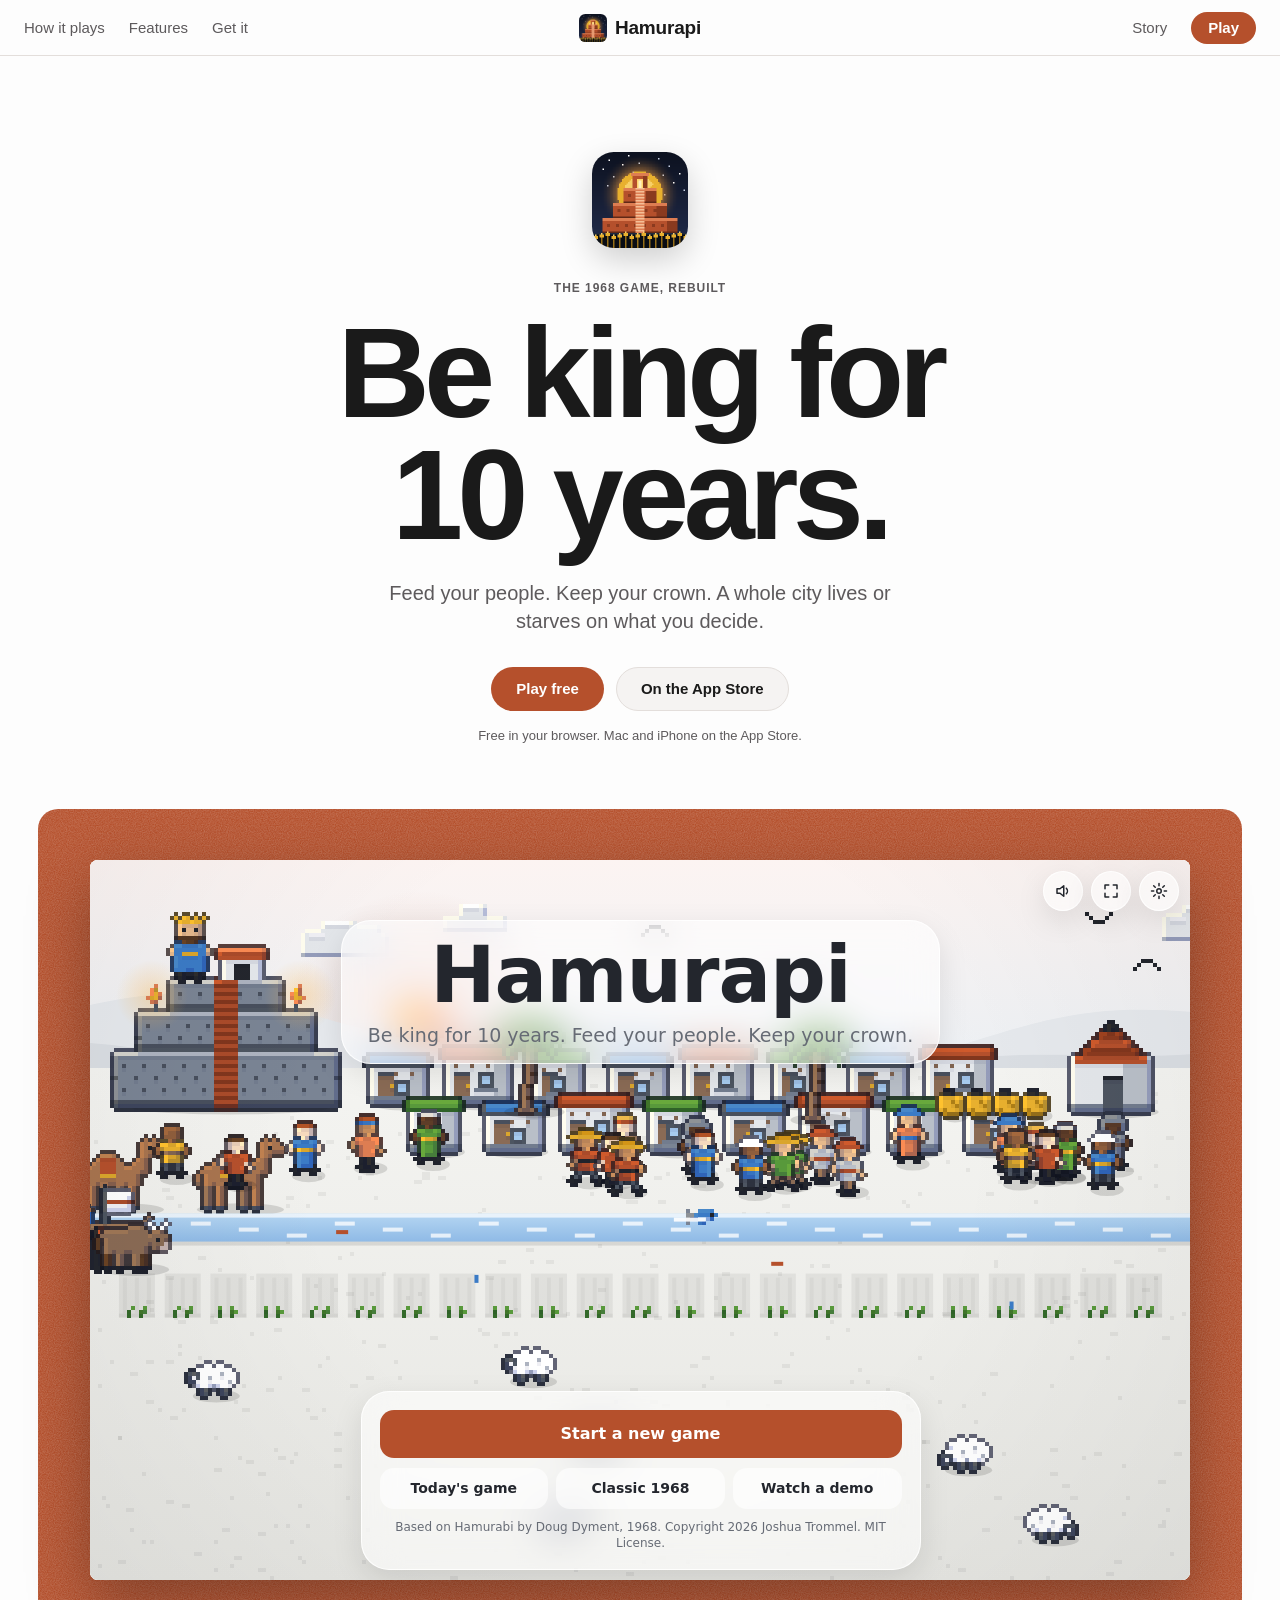
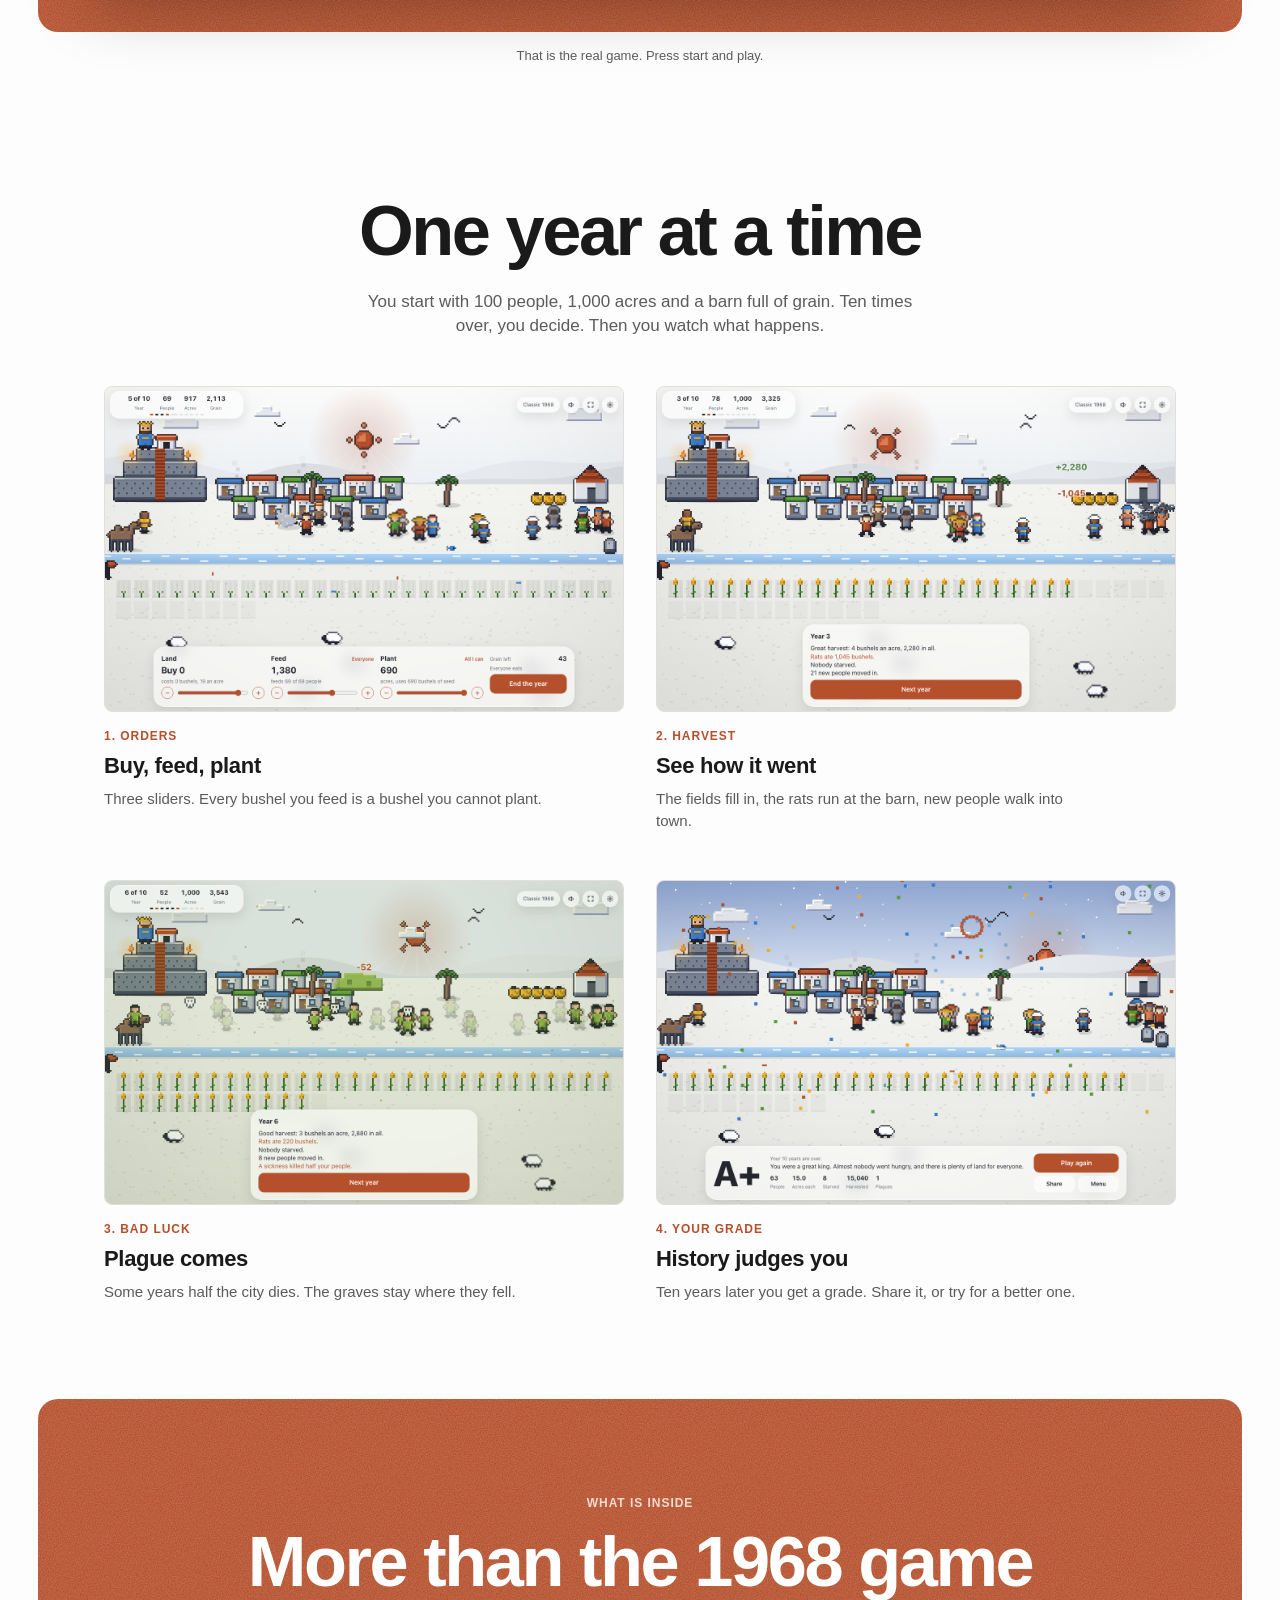
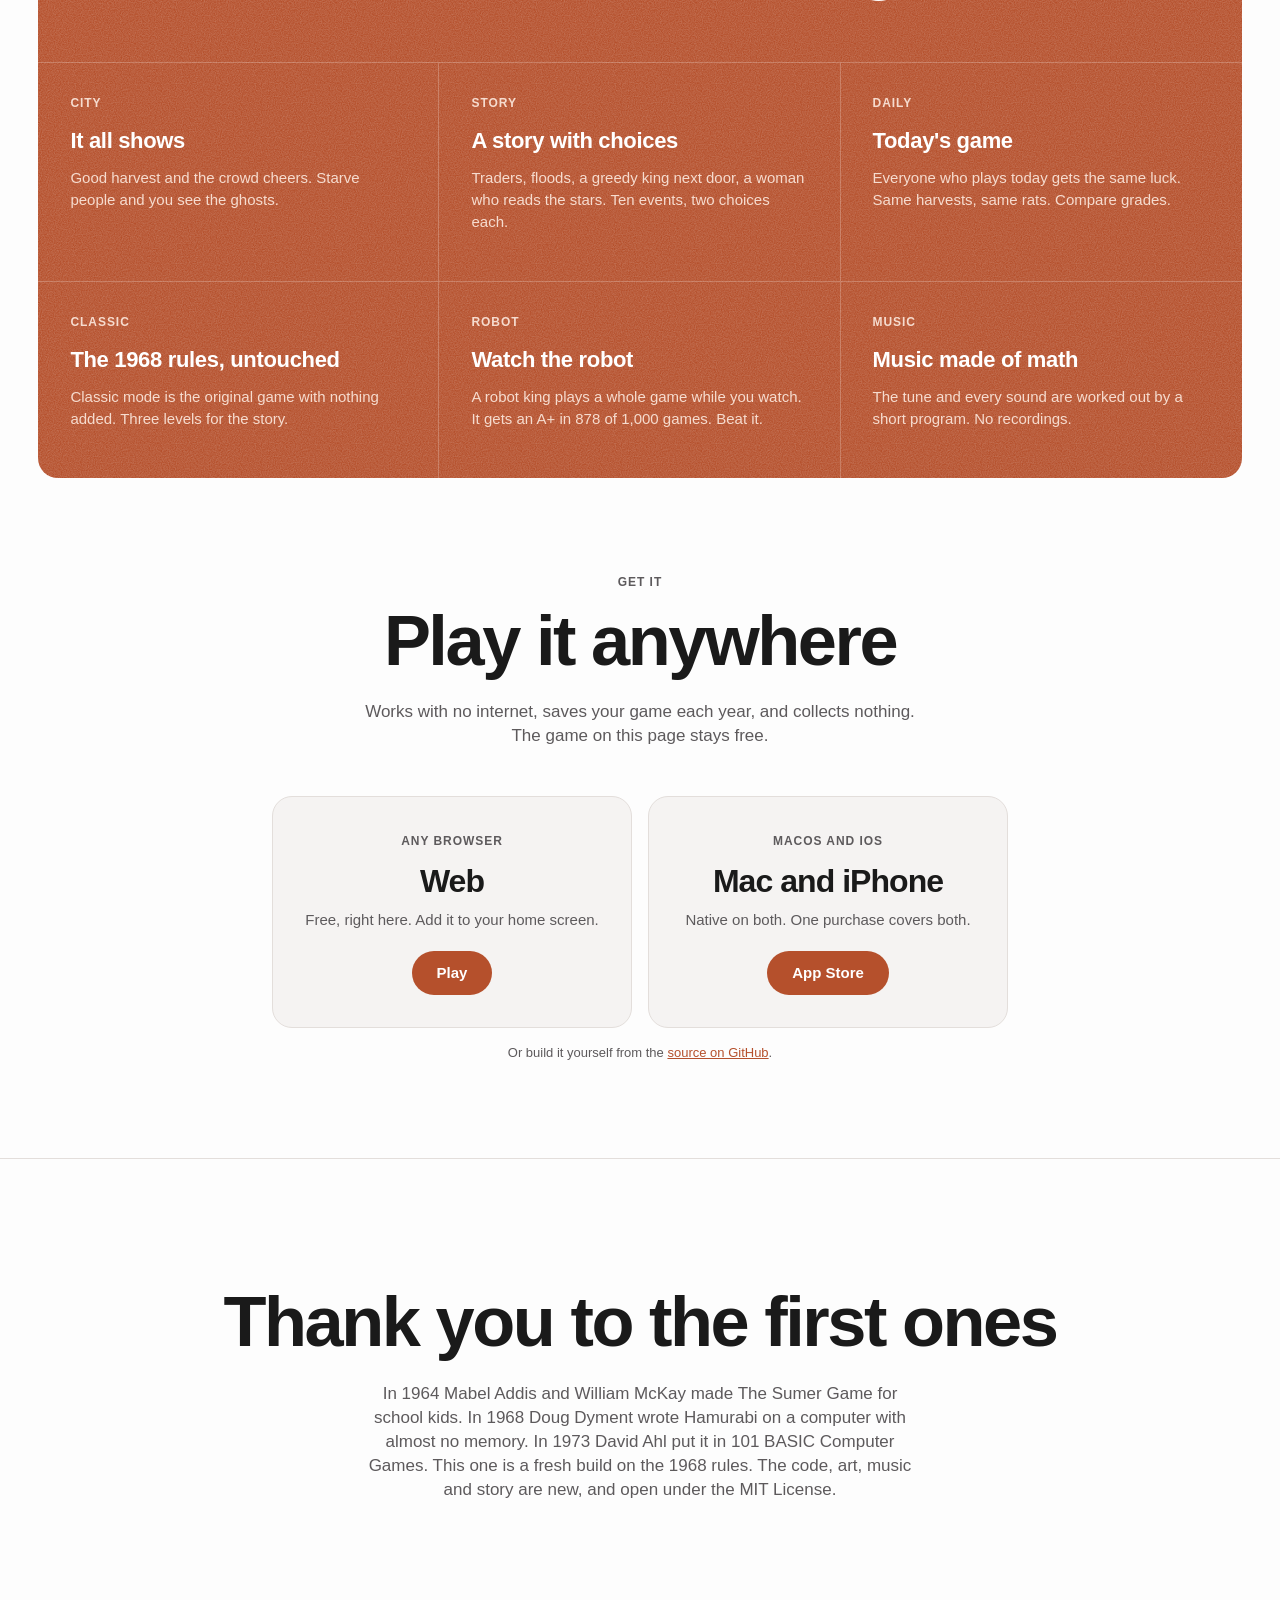
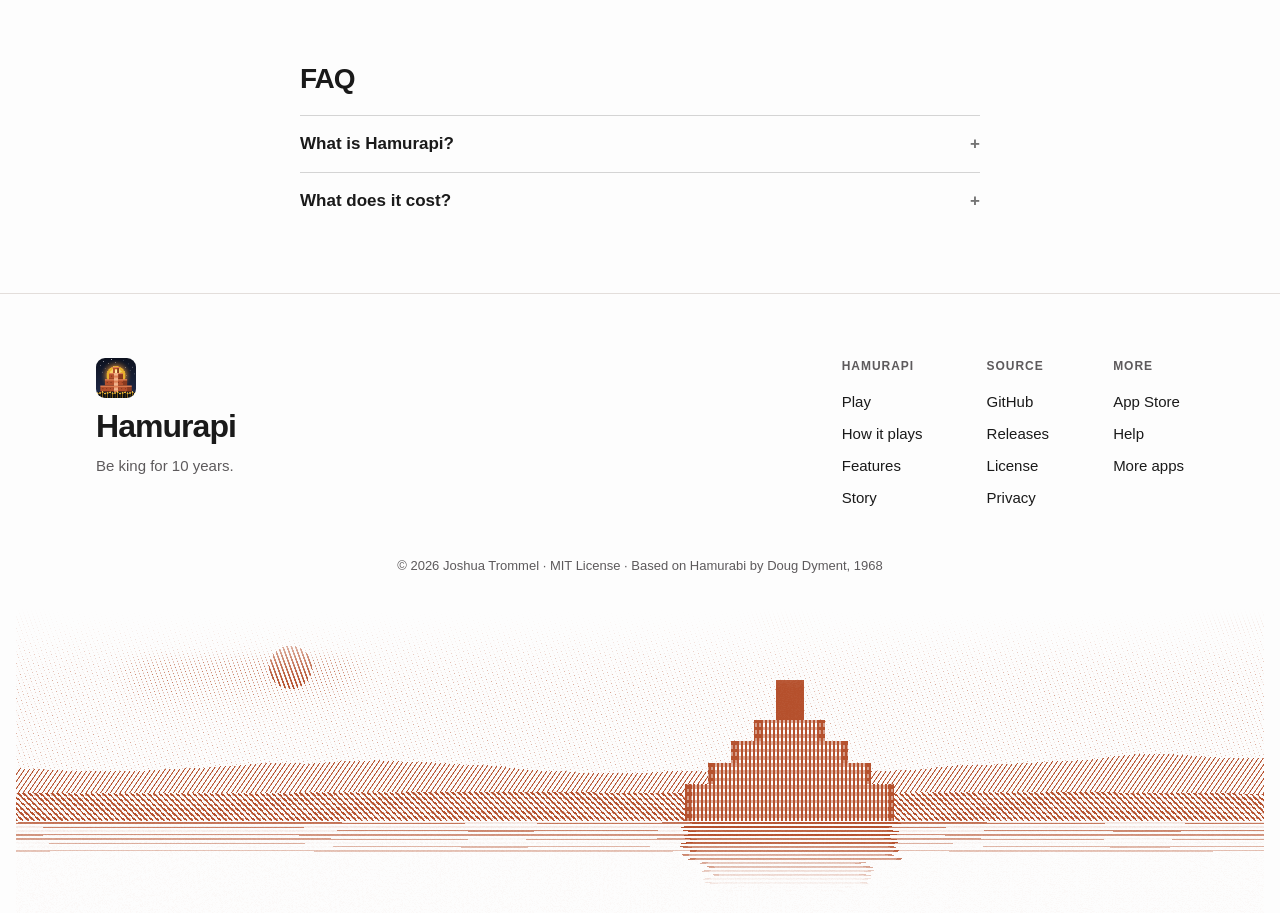
==== commit 3c9589fa: "FAQ on the landing page Co-Authored-By: Claude Sonnet 5.5 <noreply@anthropic.com>" ====
--- a/web/index.html
+++ b/web/index.html
@@ -108,6 +108,8 @@
     <p class="body reveal">In 1964 Mabel Addis and William McKay made The Sumer Game for school kids. In 1968 Doug Dyment wrote Hamurabi on a computer with almost no memory. In 1973 David Ahl put it in 101 BASIC Computer Games. This one is a fresh build on the 1968 rules. The code, art, music and story are new, and open under the MIT License.</p>
   </div>
 </section>
+
+<section class="faq" id="faq"><style>.faq{max-width:720px;margin:0 auto;padding:64px 20px}.faq h2{font-size:28px;line-height:1.2;font-weight:600;margin:0 0 20px}.faq details{border-top:1px solid color-mix(in srgb,currentColor 18%,transparent);padding:16px 0}.faq details:last-child{border-bottom:1px solid color-mix(in srgb,currentColor 18%,transparent)}.faq summary{cursor:pointer;font-weight:600;list-style:none;display:flex;justify-content:space-between;gap:16px}.faq summary::-webkit-details-marker{display:none}.faq summary::after{content:"+";opacity:.6}.faq details[open] summary::after{content:"\2212"}.faq p{margin:12px 0 0;opacity:.75;line-height:1.5}</style><h2>FAQ</h2><details><summary>What is Hamurapi?</summary><p>The 1968 game Hamurabi, rebuilt with a living city, a story and music. Be king for 10 years, feed your people and keep your crown.</p></details><details><summary>What does it cost?</summary><p>Nothing. You can play it here in the browser, free.</p></details><script type="application/ld+json">{"@context": "https://schema.org", "@type": "FAQPage", "mainEntity": [{"@type": "Question", "name": "What is Hamurapi?", "acceptedAnswer": {"@type": "Answer", "text": "The 1968 game Hamurabi, rebuilt with a living city, a story and music. Be king for 10 years, feed your people and keep your crown."}}, {"@type": "Question", "name": "What does it cost?", "acceptedAnswer": {"@type": "Answer", "text": "Nothing. You can play it here in the browser, free."}}]}</script></section>
 </main>
 
 <footer class="foot" id="footer">
